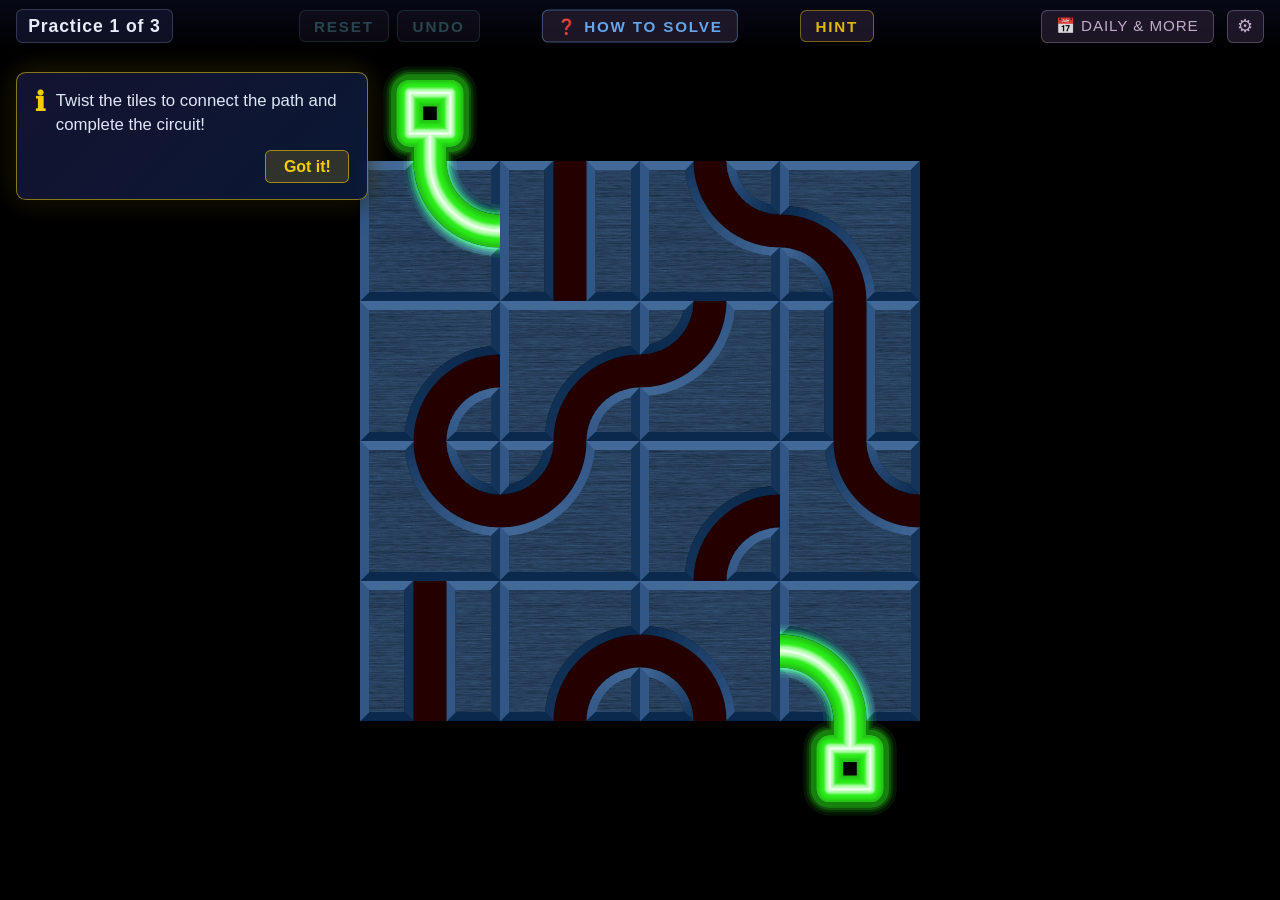
==== index.html @ e014af67 "Add files via upload" ====
<!DOCTYPE html>
<html lang="en">
<head>
    <meta charset="UTF-8">
    <meta name="viewport" content="width=device-width, initial-scale=1.0, viewport-fit=cover">

    <!-- Mobile itch.io → real-origin redirect. Loaded first so the auto-redirect
         runs before any UI paints. Inert on desktop, in standalone PWA, and on
         our own origin. See platform-redirect.js. -->
    <script src="platform-redirect.js"></script>

    <title data-i18n="app.title">Circuitousness</title>
    <meta name="author" content="Christopher Ryan Deardorff">

    <!-- Search / social metadata. Deliberately NOT i18n'd: these are read by
         crawlers and link unfurlers before any script runs, so data-i18n could
         never reach them in time. Same choice TANTЯO makes. -->
    <meta name="description" content="Play Circuitousness, a free browser puzzle game. Twist the tiles to connect every path and complete the circuit before the clock runs out. No download, no ads, nothing to buy.">
    <meta name="keywords" content="Circuitousness, puzzle game, circuit puzzle, tile rotation puzzle, pipe puzzle, free online game, browser game, indie game, solo developer, daily puzzle">
    <meta name="robots" content="index, follow">
    <link rel="canonical" href="https://circuitousness.official-intelligence.art/">

    <!-- Open Graph -->
    <meta property="og:type" content="website">
    <meta property="og:site_name" content="Circuitousness">
    <meta property="og:url" content="https://circuitousness.official-intelligence.art/">
    <meta property="og:title" content="Circuitousness — Free Online Circuit Puzzle Game">
    <meta property="og:description" content="Twist the tiles to connect every path and complete the circuit. A free browser puzzle game made by one person — no download, no ads, nothing to buy.">
    <meta property="og:image" content="https://images.official-intelligence.art/circuitousness/Singular%203%20Paths.jpg">
    <meta property="og:image:alt" content="A Circuitousness puzzle grid with three glowing connected paths.">
    <meta property="og:locale" content="en_US">

    <!-- Twitter -->
    <meta name="twitter:card" content="summary_large_image">
    <meta name="twitter:title" content="Circuitousness — Free Online Circuit Puzzle Game">
    <meta name="twitter:description" content="Twist the tiles to connect every path and complete the circuit. A free browser puzzle game made by one person — no download, no ads, nothing to buy.">
    <meta name="twitter:image" content="https://images.official-intelligence.art/circuitousness/Singular%203%20Paths.jpg">
    <meta name="twitter:image:alt" content="A Circuitousness puzzle grid with three glowing connected paths.">

    <!-- iOS Standalone Mode (Add to Home Screen) -->
    <meta name="apple-mobile-web-app-capable" content="yes">
    <meta name="apple-mobile-web-app-status-bar-style" content="black-translucent">
    <meta name="apple-mobile-web-app-title" content="Circuitousness">

    <!-- Android/Chrome PWA -->
    <meta name="mobile-web-app-capable" content="yes">
    <link rel="manifest" href="manifest.json">
    <meta name="theme-color" content="#000000">
    <link rel="icon" type="image/svg+xml" href="favicon.svg">
    <link rel="apple-touch-icon" href="icons/icon-192x192.png">

    <!-- Capture Android/Chrome's native install prompt as early as possible so
         the intro can offer a one-tap "Install" button instead of manual
         "Add to Home Screen" steps. iOS Safari never fires this (no install
         API) and keeps the manual hint. Auto-suppressed once installed or
         running as a Play Store TWA (standalone/fullscreen display mode). -->
    <script>
    (function () {
        window.__deferredInstallPrompt = null;
        window.addEventListener('beforeinstallprompt', function (e) {
            e.preventDefault();
            window.__deferredInstallPrompt = e;
            window.dispatchEvent(new Event('oi-installable'));
        });
        window.addEventListener('appinstalled', function () {
            window.__deferredInstallPrompt = null;
            window.dispatchEvent(new Event('oi-installed'));
        });
    })();
    </script>

    <!-- Stylesheet. On localhost ONLY we append a cache-bust query so iterative
         CSS edits show up without a hard-reload (mirrors the SW's localhost
         cache bypass in sw.js). In production the href stays plain + cacheable
         so the service worker can serve it offline — no manual "strip before
         release" step. -->
    <script>(function(){var dev=location.hostname==='localhost'||location.hostname==='127.0.0.1';document.write('<link rel="stylesheet" href="styles.css'+(dev?'?t='+Date.now():'')+'">');})();</script>
    <!-- Structured data. Circuitousness had none; this exists mainly to name the
         one human who makes it. Person — never Organization — is the author,
         publisher and copyright holder, sharing the @id used on
         official-intelligence.art and in TANTЯO so all three resolve to a single
         entity. "Digeratist" rides along in alternateName as the bridge from the
         itch.io storefront name back to the named person. -->
    <script type="application/ld+json">
    {
        "@context": "https://schema.org",
        "@graph": [
        {
            "@type": "Person",
            "@id": "https://official-intelligence.art/#ryan",
            "name": "Christopher Ryan Deardorff",
            "alternateName": ["C. Ryan Deardorff", "Ryan Deardorff", "Digeratist"],
            "jobTitle": "Independent game developer",
            "description": "Solo independent developer who designs, builds and publishes free browser games under the personal labels Official Intelligence and Digeratist. Not a company, agency, or organization.",
            "email": "mailto:privacy@official-intelligence.art",
            "url": "https://official-intelligence.art/about",
            "address": { "@type": "PostalAddress", "addressCountry": "US" },
            "sameAs": [
                "https://official-intelligence.art/about",
                "https://digeratist.itch.io",
                "https://github.com/crdeardorff74-commits"
            ]
        },
        {
            "@type": "VideoGame",
            "name": "Circuitousness",
            "url": "https://circuitousness.official-intelligence.art/",
            "description": "A free browser puzzle game: twist the tiles to connect the paths and complete the circuits.",
            "genre": ["Puzzle"],
            "applicationCategory": "GameApplication",
            "operatingSystem": "Web browser",
            "gamePlatform": ["Web", "Android", "iOS"],
            "inLanguage": "en",
            "isAccessibleForFree": true,
            "offers": {
                "@type": "Offer",
                "price": "0",
                "priceCurrency": "USD",
                "availability": "https://schema.org/InStock"
            },
            "author": { "@id": "https://official-intelligence.art/#ryan" },
            "creator": { "@id": "https://official-intelligence.art/#ryan" },
            "publisher": { "@id": "https://official-intelligence.art/#ryan" },
            "copyrightHolder": { "@id": "https://official-intelligence.art/#ryan" }
        }
        ]
    }
    </script>
</head>
<body>
    <!-- URL param gate: ?debug=true enables the existing free-form puzzle UI
         (sliders, manual progression). Default is Marathon game mode. Set on
         <html> before stylesheet kicks in so there's no debug-flash. -->
    <script>
    (function () {
        var debug = (new URLSearchParams(window.location.search)).get('debug') === 'true';
        document.documentElement.classList.add(debug ? 'mode-debug' : 'mode-game');
    })();
    </script>

    <!-- Safari / WebKit detection. WebKit kerns the title's condensed
         font (scaleX 0.78 on .titleWord / .titleInitial) tighter than
         Blink/Gecko do, so the leading C overlaps the I in IRCUIT and
         the corner brackets sit too close to the rendered letters.
         Adding .is-safari to <html> lets styles.css apply WebKit-only
         positioning offsets without affecting Chrome/Edge/Firefox on
         desktop or Android. The regex catches:
           - Desktop Safari (UA has Safari but no Chrome)
           - iOS Safari (same shape)
           - iOS Chrome/Firefox/Edge (CriOS/FxiOS/EdgiOS) — these also
             use WebKit on iOS per Apple's policy, so they have the
             same rendering quirk.
         Run synchronously here (not later in JS) so the class is set
         before first paint — no FOUC of mis-positioned brackets. -->
    <script>
    (function () {
        var ua = navigator.userAgent;
        if (/^((?!chrome|android).)*safari/i.test(ua) || /CriOS|FxiOS|EdgiOS/.test(ua)) {
            document.documentElement.classList.add('is-safari');
        }
    })();
    </script>

    <!-- config.js is loaded HERE, not with the ordered loader at the
         bottom of the body, because the block below needs PROJECT_SLUG
         (via isFirstVisitBrowser) and IS_CRAZYGAMES *before first paint*.
         Same dev cache-bust as the loader. It is still the FIRST script
         after platform-redirect, so load order is unchanged — just
         earlier. Do not also list it in the srcs array below: a second
         load would re-declare its consts and throw. -->
    <script>(function(){var dev=location.hostname==='localhost'||location.hostname==='127.0.0.1';document.write('<script src="config.js'+(dev?'?t='+Date.now():'')+'"><\/script>');})();</script>

    <!-- Intro decision, made BEFORE FIRST PAINT.
         Two root classes, both read back by intro.js (never re-derived
         there, so DOM and CSS can never disagree — a mismatch would mean
         an invisible overlay the game is stuck behind):
           • intro-skip  — CrazyGames (their QA requires ≤1 click to
             gameplay, and CG's loading screen is the gate), and any
             DESKTOP first-time visitor (2026-08-21 user call: desktop
             gains nothing from an intro stop — no install button to
             show — so newcomers there go straight into the auto-start
             Practice sequence, the pre-2026-08-21 behavior).
           • intro-first — brand-new browser, PHONE/TABLET, any other
             host. The intro STILL SHOWS (changed 2026-08-21 — the old
             full skip meant a first-time phone visitor never saw a
             screen that could carry the Install button; they had to dig
             it out of the browser menu), but simplified: title +
             toggles + PLAY + install hint. CSS hides the WARNING gag
             and the "I agree" small print — the gag stays a returning
             player's reward; the music/SFX/fullscreen toggles stay
             (setup, not flavor). Tapping PLAY drops them into the same
             auto-start Practice puzzle the skip path uses (intro.js
             dismiss → Marathon.autoStartFirstPractice), so the newcomer
             flow is one tap on a clean screen rather than zero taps
             with no install path.
         The phone/tablet test mirrors DeviceDetection.detect() in
         touch-controls.js (phone + tablet UA classes + iPadOS-reports-
         as-Mac), inlined because that file loads far too late for a
         pre-paint decision. Deliberately UA-based, not touch-based: a
         touch-screen Windows laptop is a desktop for install purposes.
         Deciding here rather than in intro.js keeps the wrong variant
         out of the first frame entirely, exactly like html.mode-debug
         above. -->
    <script>
    (function () {
        try {
            var firstVisit = (typeof isFirstVisitBrowser === 'function') && isFirstVisitBrowser();
            var ua = navigator.userAgent;
            var phoneTablet =
                /(ipad|tablet|playbook|silk)|(android(?!.*mobile))/i.test(ua)
                || /android|webos|iphone|ipod|blackberry|iemobile|opera mini/i.test(ua)
                || (/Mac/.test(ua) && navigator.maxTouchPoints > 2);
            if (typeof IS_CRAZYGAMES !== 'undefined' && IS_CRAZYGAMES) {
                document.documentElement.classList.add('intro-skip');
            } else if (firstVisit && phoneTablet) {
                document.documentElement.classList.add('intro-first');
            } else if (firstVisit) {
                document.documentElement.classList.add('intro-skip');
            }
        } catch (e) { /* fall through: full intro shows, which is the safe default */ }
    })();
    </script>

    <!-- Portrait orientation overlay — RETIRED 2026-07-17. Portrait is
         now a supported orientation (it was blocking the CrazyGames
         mobile funnel). The markup + rotate.* i18n keys stay so the
         overlay can be re-enabled with a single styles.css media query,
         but no rule flips it visible anymore; base CSS keeps it
         display: none. -->
    <div id="portraitOverlay">
        <div class="portrait-overlay-content">
            <div class="rotate-icon">📱</div>
            <div class="rotate-text" data-i18n="rotate.message">Rotate your device to landscape mode</div>
            <div class="rotate-subtext" data-i18n="rotate.subtext">for the best experience</div>
        </div>
    </div>

    <main id="app">
        <!-- Opening intro / warning splash. Painted by intro.js on page
             load, dismissed by the "I agree to solve responsibly" button
             (or the Escape key). Mirrors TANTЯO's intro screen pattern:
             title at top, music + fullscreen toggles, and a primary
             call-to-action that doubles as the user-gesture needed to
             unblock the AudioContext + iOS audio blessing. The intro is
             hidden in debug mode (?debug=true) — debug bypasses the
             menu entirely so it'd be in the way. -->
        <div id="introOverlay">
            <!-- Title — reuses the same markup + class as the main
                 menu title so the maze-O canvas and styling are
                 identical. titleOCanvas can only exist once in the DOM,
                 so we give the intro version a different ID. -->
            <div class="titleFrame introTitleFrame">
                <span class="bracket bracket-tl"></span>
                <span class="bracket bracket-tr"></span>
                <span class="bracket bracket-bl"></span>
                <span class="bracket bracket-br"></span>
                <h1 id="introTitle">
                    <span class="titleInitial" style="position: relative; left: 0.12em;">C</span><span class="titleWord" style="position: relative; left: 0.12em; z-index: 99;">IRCUIT</span><span class="titleMazeO" style="position: relative; top: 0.04em;" aria-label="O"><canvas id="introTitleOCanvas" width="160" height="160"></canvas></span><span class="titleWord" style="position: relative; left: -0.12em; z-index: 99;">USNESS</span>
                </h1>
            </div>

            <!-- Ridiculousness-style WARNING + randomized silly activity.
                 introBody's {activity} placeholder is filled at runtime
                 from warnings.txt by intro.js. Deliberately SMALL since
                 the v1.0x intro restyle: at full 7rem scale the all-caps
                 red WARNING made the two-second cold-visitor silhouette
                 read as a scam/consent wall (admin funnel showed ~29% of
                 unique browsers bouncing here) — the joke now plays as a
                 wink under the title, and the PLAY button is the focal
                 point instead. -->
            <div class="introWarningBlock">
                <div class="introWarning" data-i18n="intro.warning">WARNING</div>
                <!-- No data-i18n on this body: intro.js sets textContent
                     manually after picking an activity, since data-i18n
                     would re-insert the literal "{activity}" placeholder
                     on every language switch and stomp the live text. -->
                <p class="introBody" id="introBody">&nbsp;</p>
            </div>

            <!-- Toggles row — music + SFX + full-screen. On phones intro.js
                 hides ONLY the Full Screen toggle (the OS / "Add to Home
                 Screen" install path owns the fullscreen story there, and
                 iOS can't reliably enter fullscreen via the API); Music and
                 SFX stay visible so phone players can set audio prefs before
                 the "agree" tap starts the music. -->
            <div class="introToggles" id="introToggles">
                <label class="introToggle">
                    <input type="checkbox" id="introMusicCheckbox" checked>
                    <span data-i18n="intro.music">Music</span>
                </label>
                <label class="introToggle">
                    <input type="checkbox" id="introSfxCheckbox" checked>
                    <span data-i18n="intro.sfx">SFX</span>
                </label>
                <label class="introToggle" id="introFullscreenToggle">
                    <input type="checkbox" id="introFullscreenCheckbox">
                    <span data-i18n="intro.fullscreen">Full Screen</span>
                </label>
            </div>

            <!-- Primary CTA — reads as PLAY at a glance (the intro
                 restyle's whole point); the "I agree to solve
                 responsibly" gag survives as small print inside the same
                 button, so the single tap still carries the consent
                 flavor AND the audio/fullscreen user-gesture. intro.js
                 only wires a click listener on the button id, so the
                 child spans are safe. -->
            <button id="introAgreeBtn" type="button">
                <span class="introPlayMain" data-i18n="intro.play">▶ PLAY</span>
                <span class="introPlaySub" data-i18n="intro.agree">I agree to solve responsibly</span>
            </button>

            <!-- "Add to Home Screen" hint — populated + un-hidden by
                 intro.js for touch users who aren't already in standalone
                 / fullscreen mode. OS-specific copy (iOS vs Android vs
                 generic) is selected at runtime from i18n keys. Positioned
                 BELOW the agree button so the call-to-action stays the
                 visual anchor of the intro screen; the hint reads as
                 supplemental advice for next time rather than a step the
                 player has to take before continuing. Inline styled to
                 match TANTЯO's exact appearance. -->
            <div id="fullscreenHint" style="display: none; margin-top: max(1.5vh, 12px); padding: 8px 12px; background: rgba(255, 215, 0, 0.15); border: 1px solid rgba(255, 215, 0, 0.3); border-radius: 6px; font-size: 12px; color: #FFD700; text-align: center; line-height: 1.4;"></div>
        </div>

        <canvas id="maze"></canvas>
        <button id="undoBtn" type="button" data-i18n="undo.button">Undo</button>
        <button id="resetBtn" type="button" data-i18n="reset.button">Reset</button>
        <button id="hintBtn" type="button" data-i18n="hint.button">Hint</button>
        <!-- Now Playing — populated by music.js setOnSongChange callback.
             Hidden until a song is actually playing; pinned to the bottom-
             left corner so it doesn't fight the timer/HINT/QUIT row at top.
             Mirrors TANTЯO's pattern: ⏮ / ⏯ / ⏭ controls + song label. -->
        <div id="nowPlaying">
            <div id="nowPlayingLabel">♪ NOW PLAYING ♪</div>
            <div id="nowPlayingTitle"></div>
            <div id="nowPlayingControls">
                <button id="nowPlayingPrev" type="button" title="Previous">⏮</button>
                <button id="nowPlayingPause" type="button" title="Pause">⏸</button>
                <button id="nowPlayingNext" type="button" title="Next">⏭</button>
            </div>
        </div>
        <div id="winBanner" data-i18n="game.youWon">You connected the path!</div>
        <div id="buildingBanner">Building puzzle&hellip;</div>
        <div id="lockToast" data-i18n="lock.firstHint">Tile locked — press and hold again to unlock</div>

        <!-- Solve transition (game mode only) — between-puzzles message.
             Player taps anywhere (popup or canvas) to advance. -->
        <div id="solveTransition">
            <div id="solveHeadline"></div>
            <!-- Progressive tier-up cue — unhidden by onSolve only when the
                 NEXT puzzle steps the path count up, so the jump doesn't
                 read as a random difficulty spike. Text painted by JS
                 (marathon.solveTierUp with the new count). -->
            <div id="solveTierUp" hidden></div>
            <div id="solveBanked"></div>
            <!-- Zen-only moves feedback — twists the player made vs the
                 scramble's minimum (recording.minMoves). Painted by
                 onSolve; stays hidden on timed runs and when the floor is
                 unknown (runs saved before the feature, resumed after). -->
            <div id="solveMoves" hidden></div>
            <div id="solveContinue" data-i18n="marathon.clickToContinue">Tap to continue</div>
        </div>

        <!-- Marathon HUD (game mode only) -->
        <div id="hud">
            <div id="hudType"></div>
            <div id="hudLevel"></div>
            <!-- Undo + Reset pair left of the timer. The cluster div is
                 the absolutely-positioned anchor (right edge fixed at the
                 hint-mirror slot) so Reset sits flush against Undo's left
                 edge whatever width either translated label has. -->
            <div id="hudUndoCluster">
                <button id="hudResetBtn" type="button" data-i18n="reset.button">Reset</button>
                <button id="hudUndoBtn" type="button" data-i18n="undo.button">Undo</button>
            </div>
            <div id="hudTimer"><span class="hudTimerVal"></span></div>
            <!-- How-to-Solve entry for the one-time first-visit auto-started
                 Practice run (marathon.js unhides it only then) — that player
                 skipped the menu, so the menu's How-to button was never seen.
                 Sits in the timer's center slot, which is guaranteed free:
                 the auto-start run is Practice and body.mode-practice hides
                 #hudTimer. Reuses the menu button's i18n key. -->
            <button id="hudHowToBtn" type="button" data-i18n="tutorial.menuButton" hidden>❓ How to Solve</button>
            <button id="hudHintBtn" type="button" data-i18n="hint.button">Hint</button>
            <button id="hudQuitBtn" type="button" data-i18n="marathon.quit">Quit</button>
            <button id="hudSettingsBtn" type="button" data-i18n-attr="title:settings.title" title="Settings">⚙</button>
        </div>

        <!-- Marathon main menu (game mode only) -->
        <div id="menu">
            <button id="settingsBtn" type="button" data-i18n-attr="title:settings.title" title="Settings">⚙</button>
            <!-- Bold condensed all-caps wordmark in a viewfinder-style frame.
                 The O is a small canvas painted by TitleRenderer.draw() — same
                 color constants and beveled-tile drawing primitives as the
                 in-game render, so it reads as a genuine snippet of a puzzle. -->
            <div class="titleFrame">
                <span class="bracket bracket-tl"></span>
                <span class="bracket bracket-tr"></span>
                <span class="bracket bracket-bl"></span>
                <span class="bracket bracket-br"></span>
                <h1 id="menuTitle">
					<span class="titleInitial" style="position: relative; left: 0.12em;">C</span><span class="titleWord" style="position: relative; left: 0.12em; z-index: 99;">IRCUIT</span><span class="titleMazeO" style="position: relative; top: 0.04em;" aria-label="O"><canvas id="titleOCanvas" width="160" height="160"></canvas></span><span class="titleWord" style="position: relative; left: -0.12em; z-index: 99;">USNESS</span>
                </h1>
            </div>
            <!-- Mode selector — all three modes visible up front as a
                 segmented row (was a chip + popup; players never discovered
                 the popup). Click → ModePicker.setMode: the .selected
                 highlight, the aria-pressed state, and the menuSubtitle
                 description all follow the active mode. Persists in
                 localStorage. -->
            <div class="menu-mode-tabs" id="modeTabs" role="group" data-i18n-attr="aria-label:menu.mode" aria-label="MODE">
                <!-- Zen leads: it's the default mode new players land in,
                     so the selected tab sits where reading starts. Order
                     runs casual → competitive → daily: Zen, Marathon,
                     PotD (moved to third 2026-07-22 by user preference). -->
                <button type="button" class="menu-mode-tab" data-mode="practice" data-i18n="mode.practice.name" aria-pressed="false">🧘 Zen</button>
                <button type="button" class="menu-mode-tab" data-mode="marathon" data-i18n="mode.marathon.name" aria-pressed="false">🏃 Marathon</button>
                <button type="button" class="menu-mode-tab" data-mode="potd" data-i18n="mode.potd.name" aria-pressed="false">📅 Puzzle of the Day</button>
            </div>
            <p class="menuSubtitle" data-i18n="marathon.subtitle">Solve as many puzzles as you can before time runs out</p>
            <!-- Continue-your-run cards (marathon.js saved-run resume).
                 One per mode slot; refreshContinueCards shows at most the
                 card matching the active mode tab and paints its
                 "Puzzle N · type" detail. The discard ✕ is a sibling
                 button (nested buttons are invalid HTML). -->
            <div id="continueRunRow">
                <div class="continueRunCard" id="continueRunCard-marathon" hidden>
                    <button type="button" class="continueRunMain" data-run-resume="marathon">
                        <span class="continueRunPlay" aria-hidden="true">▶</span>
                        <span class="continueRunText">
                            <span class="continueRunLabel" data-i18n="menu.continueRun">Continue your run</span>
                            <span class="continueRunDetail"></span>
                        </span>
                    </button>
                    <button type="button" class="continueRunDiscard" data-run-discard="marathon" data-i18n-attr="title:menu.discardRun,aria-label:menu.discardRun" title="Discard saved run">✕</button>
                </div>
                <div class="continueRunCard" id="continueRunCard-practice" hidden>
                    <button type="button" class="continueRunMain" data-run-resume="practice">
                        <span class="continueRunPlay" aria-hidden="true">▶</span>
                        <span class="continueRunText">
                            <span class="continueRunLabel" data-i18n="menu.continueRun">Continue your run</span>
                            <span class="continueRunDetail"></span>
                        </span>
                    </button>
                    <button type="button" class="continueRunDiscard" data-run-discard="practice" data-i18n-attr="title:menu.discardRun,aria-label:menu.discardRun" title="Discard saved run">✕</button>
                </div>
            </div>
            <!-- PotD streak strip (potd-streaks.js): 🔥 daily streak,
                 ⭐ perfect (hint-free) streak, 📅 calendar, and the
                 next-puzzles countdown. CSS shows it only in PotD mode
                 (body.mode-potd). Chips carry data-i18n-attr titles only —
                 the numbers are painted by JS and stay language-neutral. -->
            <div id="potdStreakStrip">
                <!-- Chips are buttons wired to the shared explainer
                     bubble (potd-streaks.js showChipTip): hover/focus
                     shows it on hover-capable devices, tap toggles it on
                     touch. No title attributes — the custom bubble
                     REPLACES the native tooltip on desktop (they'd
                     double up); aria-labels carry the accessible names. -->
                <button type="button" class="potdStreakChip" id="potdStreakFire" data-i18n-attr="aria-label:potd.streak.currentTitle" aria-label="Daily streak">🔥&nbsp;<span id="potdStreakFireVal">0</span><span class="potdStreakBest" id="potdStreakFireBest"></span></button>
                <button type="button" class="potdStreakChip" id="potdStreakStar" data-i18n-attr="aria-label:potd.streak.perfectTitle" aria-label="Hint-free streak">⭐&nbsp;<span id="potdStreakStarVal">0</span><span class="potdStreakBest" id="potdStreakStarBest"></span></button>
                <button type="button" class="potdStreakChip" id="potdStreakToday" data-i18n-attr="aria-label:potd.streak.todayTitle" aria-label="Puzzles solved today">✅&nbsp;<span id="potdStreakTodayVal">0/8</span></button>
                <button type="button" class="potdStreakChip potdStreakCalBtn" id="potdCalendarBtn" data-i18n-attr="aria-label:potd.cal.button" aria-label="Calendar">📅</button>
                <span class="potdStreakCountdown" id="potdCountdown"></span>
            </div>
            <!-- Zen/Marathon progressive type cards. Two choices only —
                 each run ramps its path count internally (marathon.js
                 pathCountForLevel), so the old per-path-count cards are
                 gone from these modes. Same .menuModeBtn contract as the
                 PotD slots below: marathon.js wires the click + paints
                 the thumb ('s' → 1x3.png, 'q' → 4x3.png — the 3-path art
                 reads best at card size), and Potd.refreshMenuIndicators
                 skips non-slot modes. CSS shows this block only outside
                 body.mode-potd. Labels reuse the PotD section-header keys
                 ("Singular tiles"/"Quad tiles") — already ×15 languages;
                 the shorter marathon.singular/quad keys stay on the
                 leaderboard tile tabs where compact fits better. -->
            <div class="menuSection" id="menuMarathonTypes">
                <div class="menuModeRow">
                    <button class="menuModeBtn" data-mode="s"><img class="modeThumb" alt=""><span data-i18n="marathon.regularTiles">Singular tiles</span></button>
                    <button class="menuModeBtn" data-mode="q"><img class="modeThumb" alt=""><span data-i18n="marathon.quadTiles">Quad tiles</span></button>
                </div>
            </div>
            <!-- PotD slot cards — the 8 daily slots (s1..q4). PotD-only
                 now (CSS hides .menuPotdSlots outside body.mode-potd);
                 Zen/Marathon players see the 2 progressive cards above
                 instead. potd.js's badges + slot launching key off these
                 data-mode values — do not rename. -->
            <div class="menuSection menuPotdSlots">
                <h2 data-i18n="marathon.regularTiles">Singular tiles</h2>
                <div class="menuModeRow">
                    <button class="menuModeBtn" data-mode="s1"><img class="modeThumb" alt=""><span data-i18n="marathon.path1">1 path</span></button>
                    <button class="menuModeBtn" data-mode="s2"><img class="modeThumb" alt=""><span data-i18n="marathon.path2">2 paths</span></button>
                    <button class="menuModeBtn" data-mode="s3"><img class="modeThumb" alt=""><span data-i18n="marathon.path3">3 paths</span></button>
                    <button class="menuModeBtn" data-mode="s4"><img class="modeThumb" alt=""><span data-i18n="marathon.path4">4 paths</span></button>
                </div>
            </div>
            <div class="menuSection menuPotdSlots">
                <h2 data-i18n="marathon.quadTiles">Quad tiles</h2>
                <div class="menuModeRow">
                    <button class="menuModeBtn" data-mode="q1"><img class="modeThumb" alt=""><span data-i18n="marathon.path1">1 path</span></button>
                    <button class="menuModeBtn" data-mode="q2"><img class="modeThumb" alt=""><span data-i18n="marathon.path2">2 paths</span></button>
                    <button class="menuModeBtn" data-mode="q3"><img class="modeThumb" alt=""><span data-i18n="marathon.path3">3 paths</span></button>
                    <button class="menuModeBtn" data-mode="q4"><img class="modeThumb" alt=""><span data-i18n="marathon.path4">4 paths</span></button>
                </div>
            </div>
            <div class="menuBottomBtns">
                <button id="menuHowToBtn" type="button" data-i18n="tutorial.menuButton">❓ How to Solve</button>
                <button id="menuLeaderboardBtn" type="button"><span class="btnIcon" aria-hidden="true">🏆</span> <span data-i18n="marathon.leaderboards">Leaderboards</span></button>
                <button id="menuCreditsBtn" type="button"><span class="btnIcon" aria-hidden="true">🎬</span> <span data-i18n="credits.menuButton">Credits</span></button>
            </div>

            <!-- Legal footer. Real anchor links (not modal-only) so they are visible
                 in the static landing page — required for ad-network review and basic
                 transparency. Points to the umbrella site's policy pages. -->
            <footer id="menuLegalFooter" class="menu-legal-footer">
                <nav class="menu-legal-links">
                    <a href="https://official-intelligence.art/privacy" target="_blank" rel="noopener" data-i18n="footer.privacy">Privacy</a>
                    <span class="menu-legal-sep" aria-hidden="true">·</span>
                    <a href="https://official-intelligence.art/terms" target="_blank" rel="noopener" data-i18n="footer.terms">Terms</a>
                    <span class="menu-legal-sep" aria-hidden="true">·</span>
                    <a href="https://official-intelligence.art/about" target="_blank" rel="noopener" data-i18n="footer.about">About</a>
                    <span class="menu-legal-sep" aria-hidden="true">·</span>
                    <a href="mailto:privacy@official-intelligence.art" data-i18n="footer.contact">Contact</a>
                </nav>
                <!-- Same cg-hide/cg-only split as the credits URL: linking the
                     dev site is fine everywhere except CrazyGames (their
                     no-cross-promotion rule — the site hosts playable games),
                     where the name shows as plain text instead. -->
                <div class="menu-legal-copyright">© 2026 <a href="https://official-intelligence.art/" target="_blank" rel="noopener" class="cg-hide">Official Intelligence</a><span class="cg-only">Official Intelligence</span></div>
            </footer>
        </div>

        <!-- How-to-Solve tutorial overlay. A fixed demo puzzle (left) plays the
             8 teaching beats one Next-click at a time, with the bullet steps
             revealing on the right. tutorial.js drives the real Maze/Render/
             Gates through Render's tutorial render mode. -->
        <div id="tutorialOverlay" class="tutorial-overlay" hidden>
            <div id="tutorialModal" class="tutorial-modal" role="dialog" aria-modal="true" aria-labelledby="tutorialTitle">
                <button id="tutorialCloseX" class="tutorial-close-x" type="button" data-i18n-attr="aria-label:tutorial.close" aria-label="Close">×</button>
                <div id="tutorialTitle" class="tutorial-title" data-i18n="tutorial.title">How to Solve</div>
                <div class="tutorial-body">
                    <div id="tutorialCanvasWrap" class="tutorial-canvas-wrap">
                        <canvas id="tutorialCanvas"></canvas>
                        <div id="tutorialCursor" class="tutorial-cursor" aria-hidden="true"><span id="tutorialCursorRing" class="tutorial-cursor-ring"></span></div>
                    </div>
                    <div class="tutorial-steps">
                        <p class="tutorial-intro" data-i18n="tutorial.intro">Twist the tiles to join the path and close the loop:</p>
                        <ol id="tutorialStepList" class="tutorial-step-list"></ol>
                    </div>
                </div>
                <div class="tutorial-footer">
                    <button id="tutorialNextBtn" class="tutorial-next-btn" type="button" data-i18n="tutorial.next">Next</button>
                </div>
            </div>
        </div>

        <!-- Settings popup (menu-only — intentionally NOT available during
             gameplay because closing it would effectively pause the timer
             and enable cheating). Currently exposes Music + SFX toggles;
             more can be added later. -->
        <!-- PotD solved card — mirrors marathon's #solveTransition styling
             (gold border + headline, dark backdrop card, tap anywhere on the
             card to dismiss). Shown after a Puzzle-of-the-Day submission. -->
        <div id="potdSolveTransition">
            <div id="potdSolveHeadline" data-i18n="potd.solved.title">Solved!</div>
            <div id="potdSolveTime"></div>
            <div id="potdSolveRank" hidden></div>
            <div id="potdSolveIneligible" data-i18n="potd.solved.ineligible" hidden>Not counted on the leaderboard.</div>
            <div id="potdSolveOffline" data-i18n="potd.solved.offline" hidden>Offline — not submitted.</div>
            <!-- Streak + perfect lines, painted by Potd.onSolve from
                 PotdStreaks. The perfect line doubles as the near-miss
                 tease on hint-assisted solves (no data-i18n — text is
                 dynamic per solve). -->
            <div id="potdSolveStreak" hidden></div>
            <div id="potdSolvePerfect" hidden></div>
            <!-- Name entry row, shown only on eligible online runs. Mirrors
                 marathon's gameOverNameRow pattern. stopPropagation lets the
                 player tap inside the input/button without dismissing the
                 modal (the surrounding card has its own click handler for
                 the tap-to-continue path used on ineligible/offline runs). -->
            <div class="gameOverNameRow" id="potdSolveNameRow" onclick="event.stopPropagation()" hidden>
                <input id="potdSolveName" type="text" maxlength="16" data-i18n-attr="placeholder:marathon.namePlaceholder" placeholder="Your name">
                <button id="potdSolveSaveBtn" type="button" data-i18n="marathon.save">Save</button>
            </div>
            <!-- Explicit dismiss for ineligible/offline runs (shown when the
                 name row isn't) — replaces the old vague "tap anywhere to
                 continue", which invited stray taps onto the share icons.
                 Same button as marathon's #gameOverMenuBtn. -->
            <button id="potdSolveMenuBtn" type="button" data-i18n="marathon.backToMenu" hidden>Back to menu</button>
            <!-- Minimalist share row — wired by Share.init via [data-share-platform].
                 Click bubbling is stopped per-button so a tap doesn't also
                 dismiss the modal (which has its own tap-anywhere handler). -->
            <div class="shareRow" id="potdShareRow" onclick="event.stopPropagation()">
                <a class="shareIcon" data-share-platform="twitter"  href="#" title="Share on X">
                    <svg viewBox="0 0 24 24" fill="currentColor"><path d="M18.244 2.25h3.308l-7.227 8.26 8.502 11.24H16.17l-5.214-6.817L4.99 21.75H1.68l7.73-8.835L1.254 2.25H8.08l4.713 6.231zm-1.161 17.52h1.833L7.084 4.126H5.117z"/></svg>
                </a>
                <a class="shareIcon" data-share-platform="facebook" href="#" title="Share on Facebook">
                    <svg viewBox="0 0 24 24" fill="currentColor"><path d="M9.101 23.691v-7.98H6.627v-3.667h2.474v-1.58c0-4.085 1.848-5.978 5.858-5.978.401 0 .955.042 1.468.103a8.68 8.68 0 0 1 1.141.195v3.325a8.623 8.623 0 0 0-.653-.036 26.805 26.805 0 0 0-.733-.009c-.707 0-1.259.096-1.675.309a1.686 1.686 0 0 0-.679.622c-.258.42-.374.995-.374 1.752v1.297h3.919l-.386 2.103-.287 1.564h-3.246v8.245C19.396 23.238 24 18.179 24 12.044c0-6.627-5.373-12-12-12s-12 5.373-12 12c0 5.628 3.874 10.35 9.101 11.647Z"/></svg>
                </a>
                <a class="shareIcon" data-share-platform="reddit"   href="#" title="Share on Reddit">
                    <svg viewBox="0 0 24 24" fill="currentColor"><path d="M12 0C5.373 0 0 5.373 0 12s5.373 12 12 12 12-5.373 12-12S18.627 0 12 0Zm6.067 11.461c.024.16.036.323.036.488 0 2.49-2.899 4.509-6.475 4.509-3.575 0-6.475-2.019-6.475-4.51 0-.164.013-.327.037-.487a1.355 1.355 0 1 1 1.495-2.214c1.121-.811 2.668-1.331 4.381-1.391l.828-3.898 2.708.576a.939.939 0 1 1-.045.504l-2.432-.517-.74 3.485c1.687.069 3.207.586 4.314 1.385a1.355 1.355 0 1 1 1.495 2.214Zm-3.633 1.81c-.41.41-1.275.557-2.434.557-1.16 0-2.025-.146-2.434-.557a.166.166 0 0 1 .235-.235c.262.262.945.412 2.2.412 1.252 0 1.936-.15 2.198-.412a.166.166 0 1 1 .235.235Zm-3.946-2.158a.886.886 0 1 1-1.772 0 .886.886 0 0 1 1.772 0Zm4.275.886a.886.886 0 1 1 0-1.772.886.886 0 0 1 0 1.772Z"/></svg>
                </a>
                <a class="shareIcon" data-share-platform="whatsapp" href="#" title="Share on WhatsApp">
                    <svg viewBox="0 0 24 24" fill="currentColor"><path d="M.057 24l1.687-6.163a11.867 11.867 0 0 1-1.587-5.946C.16 5.335 5.495 0 12.05 0a11.817 11.817 0 0 1 8.413 3.488 11.824 11.824 0 0 1 3.48 8.414c-.003 6.557-5.338 11.892-11.893 11.892a11.9 11.9 0 0 1-5.688-1.448L.057 24zm6.597-3.807c1.676.995 3.276 1.591 5.392 1.592 5.448 0 9.886-4.434 9.889-9.885.002-5.462-4.415-9.89-9.881-9.892-5.452 0-9.887 4.434-9.889 9.884-.001 2.225.651 3.891 1.746 5.634l-.999 3.648 3.742-.981zm11.387-5.464c-.074-.124-.272-.198-.57-.347-.296-.149-1.758-.868-2.031-.967-.272-.099-.47-.149-.669.149-.198.297-.768.967-.941 1.165-.173.198-.347.223-.644.074-.297-.149-1.255-.462-2.39-1.475-.883-.788-1.48-1.761-1.653-2.059-.173-.297-.018-.458.13-.606.134-.133.297-.347.446-.521.151-.172.2-.296.3-.495.099-.198.05-.372-.025-.521-.075-.148-.669-1.611-.916-2.206-.242-.579-.487-.5-.669-.51l-.57-.01c-.198 0-.52.074-.792.372s-1.04 1.016-1.04 2.479 1.065 2.876 1.213 3.074c.149.198 2.095 3.2 5.076 4.487.71.306 1.263.489 1.694.626.712.226 1.36.194 1.872.118.571-.085 1.758-.719 2.006-1.413.248-.695.248-1.29.173-1.414z"/></svg>
                </a>
                <a class="shareIcon" data-share-platform="telegram" href="#" title="Share on Telegram">
                    <svg viewBox="0 0 24 24" fill="currentColor"><path d="M11.944 0A12 12 0 0 0 0 12a12 12 0 0 0 12 12 12 12 0 0 0 12-12A12 12 0 0 0 12 0a12 12 0 0 0-.056 0Zm4.962 7.224c.1-.002.321.023.465.14a.506.506 0 0 1 .171.325c.016.093.036.306.02.472-.18 1.898-.962 6.502-1.36 8.627-.168.9-.499 1.201-.82 1.23-.696.065-1.225-.46-1.9-.902-1.056-.693-1.653-1.124-2.678-1.8-1.185-.78-.417-1.21.258-1.91.177-.184 3.247-2.977 3.307-3.23.007-.032.014-.15-.056-.212-.07-.062-.174-.041-.249-.024-.106.024-1.793 1.14-5.061 3.345-.479.33-.913.49-1.302.48-.428-.008-1.252-.241-1.865-.44-.752-.245-1.349-.374-1.297-.789.027-.216.325-.437.893-.663 3.498-1.524 5.83-2.529 6.998-3.014 3.332-1.386 4.025-1.627 4.476-1.635Z"/></svg>
                </a>
                <a class="shareIcon" data-share-platform="copylink" href="#" title="Copy link">
                    <svg viewBox="0 0 24 24" fill="currentColor"><path d="M3.9 12c0-1.71 1.39-3.1 3.1-3.1h4V7H7a5 5 0 0 0 0 10h4v-1.9H7c-1.71 0-3.1-1.39-3.1-3.1zM8 13h8v-2H8v2zm9-6h-4v1.9h4c1.71 0 3.1 1.39 3.1 3.1s-1.39 3.1-3.1 3.1h-4V17h4a5 5 0 0 0 0-10z"/></svg>
                </a>
            </div>
        </div>

        <!-- PotD hint-use confirmation — using a hint mid-PotD play
             disqualifies the run from today's leaderboard, so the player
             confirms explicitly. -->
        <div class="combo-modal-overlay" id="potdHintConfirmOverlay">
            <div class="combo-modal potd-confirm-modal">
                <div class="combo-modal-title" data-i18n="potd.hintConfirm.title">Use a hint?</div>
                <p data-i18n="potd.hintConfirm.body">Using a hint will make this run ineligible for today's leaderboard.</p>
                <div class="combo-modal-buttons">
                    <button class="combo-modal-btn cancel" id="potdHintConfirmCancelBtn" type="button" data-i18n="potd.disclaimer.cancel">Cancel</button>
                    <button class="combo-modal-btn apply" id="potdHintConfirmContinueBtn" type="button" data-i18n="potd.disclaimer.continue">Continue</button>
                </div>
            </div>
        </div>

        <!-- PotD ineligible-retry disclaimer — shown when the player tries
             to restart a slot they already started today. Replaces confirm(). -->
        <div class="combo-modal-overlay" id="potdDisclaimerOverlay">
            <div class="combo-modal potd-confirm-modal">
                <div class="combo-modal-title" data-i18n="potd.disclaimer.title">Replay this puzzle?</div>
                <p data-i18n="potd.disclaimer.body">You've started this puzzle earlier today. Replaying it now will not be eligible for today's leaderboard.</p>
                <div class="combo-modal-buttons">
                    <button class="combo-modal-btn cancel" id="potdDisclaimerCancelBtn" type="button" data-i18n="potd.disclaimer.cancel">Cancel</button>
                    <button class="combo-modal-btn apply" id="potdDisclaimerContinueBtn" type="button" data-i18n="potd.disclaimer.continue">Continue</button>
                </div>
            </div>
        </div>

        <!-- PotD watch-ineligibility warning — shown when the player clicks
             Watch on a leaderboard replay for a slot they haven't played
             yet. Watching reveals the solution, so continuing forfeits
             today's leaderboard eligibility for that slot. Replaces confirm(). -->
        <div class="combo-modal-overlay" id="potdWatchWarnOverlay">
            <div class="combo-modal potd-confirm-modal">
                <div class="combo-modal-title" data-i18n="potd.watchWarn.title">Watch this replay?</div>
                <!-- Body id lets guardWatch swap in the in-progress wording
                     (potd.watchWarn.bodyInProgress) when a ⏸ resume save
                     exists for this slot. -->
                <p id="potdWatchWarnBody" data-i18n="potd.watchWarn.body">You haven't played this puzzle yet. Watching a replay reveals the solution, so you'll no longer be eligible for today's leaderboard on this puzzle.</p>
                <div class="combo-modal-buttons">
                    <button class="combo-modal-btn cancel" id="potdWatchWarnCancelBtn" type="button" data-i18n="potd.watchWarn.cancel">Cancel</button>
                    <button class="combo-modal-btn apply" id="potdWatchWarnContinueBtn" type="button" data-i18n="potd.watchWarn.continue">Watch anyway</button>
                </div>
            </div>
        </div>

        <!-- PotD watched-replay disclaimer — shown when the player starts a
             slot they earlier watched a replay of. Eligibility was already
             forfeited at watch time; this just confirms they still want to
             play it (ineligibly). Distinct wording from the quit+retry one. -->
        <div class="combo-modal-overlay" id="potdWatchedReplayOverlay">
            <div class="combo-modal potd-confirm-modal">
                <div class="combo-modal-title" data-i18n="potd.watchedReplay.title">Play this puzzle?</div>
                <p data-i18n="potd.watchedReplay.body">You watched a replay of this puzzle, so playing it now won't be eligible for today's leaderboard.</p>
                <div class="combo-modal-buttons">
                    <button class="combo-modal-btn cancel" id="potdWatchedReplayCancelBtn" type="button" data-i18n="potd.watchedReplay.cancel">Cancel</button>
                    <button class="combo-modal-btn apply" id="potdWatchedReplayContinueBtn" type="button" data-i18n="potd.watchedReplay.continue">Play anyway</button>
                </div>
            </div>
        </div>

        <!-- PotD calendar (potd-calendar.js) — month grid of solved (🔥
             accent fill) and hint-free (⭐) days, data from PotdStreaks.
             Same combo-modal shell + display:flex/none show pattern as
             the confirm modals above. Month/weekday names are localized
             at render time via Intl, so only the title/legend need i18n. -->
        <div class="combo-modal-overlay" id="potdCalendarOverlay">
            <div class="combo-modal potd-cal-modal">
                <div class="combo-modal-title" data-i18n="potd.cal.title">Daily Puzzle Calendar</div>
                <div class="potd-cal-nav">
                    <button type="button" class="potd-cal-navBtn" id="potdCalPrevBtn" aria-label="‹">‹</button>
                    <div class="potd-cal-month" id="potdCalMonthLabel"></div>
                    <button type="button" class="potd-cal-navBtn" id="potdCalNextBtn" aria-label="›">›</button>
                </div>
                <div class="potd-cal-weekdays" id="potdCalWeekdays"></div>
                <div class="potd-cal-grid" id="potdCalGrid"></div>
                <div class="potd-cal-legend">
                    <span class="potd-cal-legendItem"><span class="potd-cal-swatch solved"></span><span data-i18n="potd.cal.legendSolved">Solved</span></span>
                    <span class="potd-cal-legendItem"><span class="potd-cal-swatch">⭐</span><span data-i18n="potd.cal.legendPerfect">Hint-free</span></span>
                </div>
                <div class="combo-modal-buttons">
                    <button class="combo-modal-btn apply" id="potdCalCloseBtn" type="button" data-i18n="marathon.close">Close</button>
                </div>
            </div>
        </div>

        <!-- First-play educational tooltips. Floating card in the
             top-right corner — non-blocking (no backdrop), so the player
             can keep solving while the tip is visible. Tips carrying a
             mechanic demo are the exception: the demo borrows the live
             board, so those centre themselves and draw a backdrop
             (.tooltip-demo, added by tooltip.js). Modeled on
             TANTЯO's .hint-popup pattern but adapted for circuitousness's
             layout (no side panel). Shown once-each via the Tooltip
             module (tooltip.js); text is set per-trigger. -->
        <div id="tooltipCard" hidden>
            <!-- Static info-icon prefix signals "this is informational"
                 at a glance. aria-hidden because it's decorative — the
                 message text alone conveys the content for assistive
                 tech. -->
            <span id="tooltipIcon" aria-hidden="true">ℹ</span>
            <!-- Mechanic demo. Tips that carry a "beat" (twins, gates)
                 unhide this and Tutorial.playBeat animates the matching
                 walkthrough step on it — showing the mechanic instead of
                 describing it. Stays hidden for text-only tips. The
                 renderer AND the live Maze are borrowed for as long as the
                 card is up, which makes the real board unplayable — so a
                 tip with a beat renders as a centered modal (the
                 .tooltip-demo class) rather than a corner card.
                 aria-hidden: the sentence
                 below carries the same content for assistive tech. -->
            <canvas id="tooltipDemoCanvas" aria-hidden="true" hidden></canvas>
            <p id="tooltipText"></p>
            <!-- Button row: the optional action button (label + handler set
                 per-tip by tooltip.js — e.g. the first-run PotD nudge's
                 jump-to-daily) plus the always-present Got it! dismiss.
                 tooltip.js unhides the action button only for tips that
                 carry an action. -->
            <div class="tooltipBtnRow">
                <button id="tooltipActionBtn" type="button" hidden></button>
                <button id="tooltipGotItBtn" type="button" data-i18n="tooltip.gotIt">Got it!</button>
            </div>
        </div>

        <div id="settingsOverlay">
            <div id="settingsPopup">
                <!-- Cog lives outside data-i18n so applyTranslations doesn't
                     wipe it (it replaces innerHTML wholesale). -->
                <h2><span class="settingsCog">⚙</span> <span data-i18n="settings.title">Settings</span></h2>

                <!-- Music playlist row (TANTЯO pattern). Four modes:
                     none/mute, game playlist, end credits, and a combined
                     gameplay+credits shuffle. The end-credits sequence after
                     a Marathon/PotD finish always plays a credits song
                     regardless of this choice. -->
                <div class="settingsRow">
                    <label for="settingMusicPlaylist" data-i18n="settings.music">Music</label>
                    <select id="settingMusicPlaylist" class="settingsSelect">
                        <option value="none"              data-i18n="music.none">🔇 None</option>
                        <option value="game_playlist"     data-i18n="music.game_playlist" selected>🎲 Game Playlist</option>
                        <option value="credits"           data-i18n="music.credits">🎤 End Credits by Claude</option>
                        <option value="game_plus_credits" data-i18n="music.game_plus_credits">🎲🎤 Game Playlist + End Credits by Claude</option>
                    </select>
                </div>

                <!-- Instrumental Only sub-toggle (directly under the mode
                     dropdown it refines). Limits every music pool to
                     songs the admin flagged `instrumental` (no lyrics).
                     music.js owns the policy details: full-pool fallback when
                     a list has no instrumental tracks, and the curated intro
                     sequence is bypassed (not consumed) while this is on.
                     Row is .disabled (grayed, setting ignored) when the music
                     mode includes End Credits — that pool is all-lyrics, so
                     the toggle would contradict the mode choice. settings.js
                     syncToggleUI manages the class. -->
                <div class="settingsRow" id="settingInstrumentalOnlyRow">
                    <label for="settingInstrumentalOnly" data-i18n="settings.instrumentalOnly">Instrumental only</label>
                    <button id="settingInstrumentalOnly" class="toggleSwitch" type="button" role="switch" aria-checked="false"><span class="toggleKnob"></span></button>
                </div>

                <!-- MUSIC volume row: mute button + small label + slider + %. -->
                <div class="settingsVolumeRow">
                    <button id="settingMusicMuteBtn" class="settingsMuteBtn" type="button" title="Mute / unmute music">🔊</button>
                    <span class="settingsVolumeLabel" data-i18n="settings.musicShort">MUSIC</span>
                    <input type="range" id="settingMusicVolume" class="settingsSlider" min="0" max="100" aria-label="Music volume">
                    <span id="settingMusicVolumeDisplay" class="settingsVolumePercent">60%</span>
                </div>

                <!-- SFX volume row: same pattern. -->
                <div class="settingsVolumeRow">
                    <button id="settingSfxMuteBtn" class="settingsMuteBtn" type="button" title="Mute / unmute sound effects">🔊</button>
                    <span class="settingsVolumeLabel" data-i18n="settings.sfxShort">SFX</span>
                    <input type="range" id="settingSfxVolume" class="settingsSlider" min="0" max="100" aria-label="SFX volume">
                    <span id="settingSfxVolumeDisplay" class="settingsVolumePercent">60%</span>
                </div>

                <!-- Audience-reactions sub-toggle. Gates the audience_* and
                     applause / applause_long sound-effect categories so the
                     player can have mechanical SFX on (puzzle-start bass,
                     glitch overlap, hint jump-scare) without the crowd
                     reacting. Row is .disabled when the parent SFX setting
                     is muted — no effect when SFX is off so we gray it out
                     to communicate that. settings.js syncToggleUI manages
                     the .disabled class. -->
                <div class="settingsRow" id="settingAudienceReactionsRow">
                    <label for="settingAudienceReactions" data-i18n="settings.audienceReactions">Audience reactions</label>
                    <button id="settingAudienceReactions" class="toggleSwitch" type="button" role="switch" aria-checked="true"><span class="toggleKnob"></span></button>
                </div>

                <!-- Background image toggle (Circuitousness-specific). -->
                <div class="settingsRow">
                    <label for="settingBackground" data-i18n="settings.background">Background</label>
                    <button id="settingBackground" class="toggleSwitch" type="button" role="switch" aria-checked="true"><span class="toggleKnob"></span></button>
                </div>

                <!-- Visual tuning — lifted from the dev-only debug panel.
                     Players can tweak how the tiles look in real time.
                     Each row mirrors a single Render.set* call. Values
                     persist via Settings (slug-namespaced localStorage).
                     All visual labels share .settingsVisualLabel so they
                     reserve a fixed-width slot — sliders line up vertically. -->
                <div class="settingsRow">
                    <label for="settingTileColor" class="settingsVisualLabel" data-i18n="settings.tileColor">Tile color</label>
                    <input type="color" id="settingTileColor" class="settingsColor" value="#204169">
                </div>

                <div class="settingsVolumeRow">
                    <span class="settingsVisualLabel" data-i18n="settings.tileOpacity">Tile opacity</span>
                    <input type="range" id="settingTileFaceOpacity" class="settingsSlider" min="0" max="100" aria-label="Tile opacity">
                    <span id="settingTileFaceOpacityDisplay" class="settingsVolumePercent">80%</span>
                </div>

                <!-- Path color + Path opacity rows are HIDDEN (not removed):
                     adding the Instrumental Only row made the popup overflow
                     into a scrollbar at CG's embed height, and these two are
                     the least-used visual knobs. Everything behind them stays
                     live — persisted values still load, Render still applies
                     them, Reset still resets them — so un-hiding is just
                     deleting the two display:none styles. -->
                <div class="settingsRow" style="display: none;">
                    <label for="settingPathColor" class="settingsVisualLabel" data-i18n="settings.pathColor">Path color</label>
                    <input type="color" id="settingPathColor" class="settingsColor" value="#ff0000">
                </div>

                <div class="settingsVolumeRow" style="display: none;">
                    <span class="settingsVisualLabel" data-i18n="settings.pathOpacity">Path opacity</span>
                    <input type="range" id="settingPathOpacity" class="settingsSlider" min="0" max="100" aria-label="Path opacity">
                    <span id="settingPathOpacityDisplay" class="settingsVolumePercent">14%</span>
                </div>

                <div class="settingsVolumeRow">
                    <span class="settingsVisualLabel" data-i18n="settings.pathWidth">Path width</span>
                    <input type="range" id="settingPathWidth" class="settingsSlider" min="5" max="45" aria-label="Path width">
                    <span id="settingPathWidthDisplay" class="settingsVolumePercent">0.18</span>
                </div>

                <div class="settingsVolumeRow">
                    <span class="settingsVisualLabel" data-i18n="settings.bevel">Bevel size</span>
                    <input type="range" id="settingBevel" class="settingsSlider" min="1" max="20" aria-label="Bevel size">
                    <span id="settingBevelDisplay" class="settingsVolumePercent">0.07</span>
                </div>

                <div class="settingsResetRow">
                    <button id="settingResetVisuals" class="settingsResetBtn" type="button" data-i18n="settings.resetVisuals">Reset visuals to defaults</button>
                </div>

                <button id="settingsCloseBtn" type="button" data-i18n="settings.close">Close</button>
            </div>
        </div>

        <!-- Game over screen (game mode only) -->
        <!-- First session, phase 2: the hand-off from PRACTICE to SURGE.
             Shown once, when the third practice puzzle is solved. This
             screen is the point of the whole first-session redesign —
             Zen had no terminal state, so the game never got a moment to
             ASK the player for anything. Here it does, once, with one
             button. Driven by marathon.js showFirstRunPitch. -->
        <div id="firstRunPitch">
            <h2 data-i18n="marathon.pitchTitle">Practice over.</h2>
            <p id="firstRunPitchBody" data-i18n="marathon.pitchBody"></p>
            <button id="firstRunPitchBtn" type="button" data-i18n="marathon.pitchStart">Start Surge</button>
            <!-- Secondary exits (2026-08-11). Surge stays THE suggestion —
                 it's the only one that ends, which is what makes the first
                 session end at a moment that asks for another go — but a
                 player who doesn't want a clock now has somewhere to go
                 that isn't the back button. Styled deliberately quieter
                 than the Start button so the default reads at a glance.
                 Labels reuse the mode-picker's own keys, already
                 translated in all 15 languages; only the lead-in line is
                 new. -->
            <p id="firstRunPitchAlt" data-i18n="marathon.pitchAlt">Rather start somewhere else?</p>
            <div id="firstRunPitchAltRow">
                <button id="firstRunPitchZenBtn" type="button" data-i18n="mode.practice.name">🧘 Zen</button>
                <button id="firstRunPitchPotdBtn" type="button" data-i18n="mode.potd.name">📅 Puzzle of the Day</button>
            </div>
        </div>

        <div id="gameOver">
            <h2 data-i18n="marathon.timesUp">Time's up!</h2>
            <p id="gameOverScore"></p>
            <p id="gameOverTime"></p>
            <p id="gameOverRank"></p>
            <div class="gameOverNameRow">
                <input id="gameOverName" type="text" maxlength="16" data-i18n-attr="placeholder:marathon.namePlaceholder" placeholder="Your name">
                <button id="gameOverSaveBtn" type="button" data-i18n="marathon.save">Save</button>
            </div>
            <!-- FIRST-SESSION ending. A first-timer will almost never
                 place, so an ordinary "back to menu" would close the
                 session at exactly the moment we want to offer another
                 go — "maybe I can do better" is the whole reason the
                 first session ends in Surge rather than Zen. Shown by
                 renderGameOver only for the first Surge run when the
                 score didn't rank; ordinary game-overs never see it. -->
            <button id="gameOverTryAgainBtn" type="button" data-i18n="marathon.tryAgain" hidden>Try again</button>
            <button id="gameOverMenuBtn" type="button" data-i18n="marathon.backToMenu">Back to menu</button>
            <!-- PotD comeback hook (D1 retention): painted by
                 renderGameOver as TWO lines — "📅 Puzzle of the Day"
                 always leads (a bare streak line after a Marathon run
                 read as a claim about marathon itself), with the
                 streak-if-alive + new-puzzles countdown as the sub-line.
                 Tap → menu with the PotD tab active. No data-i18n: text
                 is composed in JS from existing keys. -->
            <button id="gameOverPotdHook" type="button" hidden></button>
            <!-- Minimalist share row — same wiring as PotD's row. Single
                 Share module owns both via [data-share-platform]. -->
            <div class="shareRow" id="gameOverShareRow">
                <a class="shareIcon" data-share-platform="twitter"  href="#" title="Share on X">
                    <svg viewBox="0 0 24 24" fill="currentColor"><path d="M18.244 2.25h3.308l-7.227 8.26 8.502 11.24H16.17l-5.214-6.817L4.99 21.75H1.68l7.73-8.835L1.254 2.25H8.08l4.713 6.231zm-1.161 17.52h1.833L7.084 4.126H5.117z"/></svg>
                </a>
                <a class="shareIcon" data-share-platform="facebook" href="#" title="Share on Facebook">
                    <svg viewBox="0 0 24 24" fill="currentColor"><path d="M9.101 23.691v-7.98H6.627v-3.667h2.474v-1.58c0-4.085 1.848-5.978 5.858-5.978.401 0 .955.042 1.468.103a8.68 8.68 0 0 1 1.141.195v3.325a8.623 8.623 0 0 0-.653-.036 26.805 26.805 0 0 0-.733-.009c-.707 0-1.259.096-1.675.309a1.686 1.686 0 0 0-.679.622c-.258.42-.374.995-.374 1.752v1.297h3.919l-.386 2.103-.287 1.564h-3.246v8.245C19.396 23.238 24 18.179 24 12.044c0-6.627-5.373-12-12-12s-12 5.373-12 12c0 5.628 3.874 10.35 9.101 11.647Z"/></svg>
                </a>
                <a class="shareIcon" data-share-platform="reddit"   href="#" title="Share on Reddit">
                    <svg viewBox="0 0 24 24" fill="currentColor"><path d="M12 0C5.373 0 0 5.373 0 12s5.373 12 12 12 12-5.373 12-12S18.627 0 12 0Zm6.067 11.461c.024.16.036.323.036.488 0 2.49-2.899 4.509-6.475 4.509-3.575 0-6.475-2.019-6.475-4.51 0-.164.013-.327.037-.487a1.355 1.355 0 1 1 1.495-2.214c1.121-.811 2.668-1.331 4.381-1.391l.828-3.898 2.708.576a.939.939 0 1 1-.045.504l-2.432-.517-.74 3.485c1.687.069 3.207.586 4.314 1.385a1.355 1.355 0 1 1 1.495 2.214Zm-3.633 1.81c-.41.41-1.275.557-2.434.557-1.16 0-2.025-.146-2.434-.557a.166.166 0 0 1 .235-.235c.262.262.945.412 2.2.412 1.252 0 1.936-.15 2.198-.412a.166.166 0 1 1 .235.235Zm-3.946-2.158a.886.886 0 1 1-1.772 0 .886.886 0 0 1 1.772 0Zm4.275.886a.886.886 0 1 1 0-1.772.886.886 0 0 1 0 1.772Z"/></svg>
                </a>
                <a class="shareIcon" data-share-platform="whatsapp" href="#" title="Share on WhatsApp">
                    <svg viewBox="0 0 24 24" fill="currentColor"><path d="M.057 24l1.687-6.163a11.867 11.867 0 0 1-1.587-5.946C.16 5.335 5.495 0 12.05 0a11.817 11.817 0 0 1 8.413 3.488 11.824 11.824 0 0 1 3.48 8.414c-.003 6.557-5.338 11.892-11.893 11.892a11.9 11.9 0 0 1-5.688-1.448L.057 24zm6.597-3.807c1.676.995 3.276 1.591 5.392 1.592 5.448 0 9.886-4.434 9.889-9.885.002-5.462-4.415-9.89-9.881-9.892-5.452 0-9.887 4.434-9.889 9.884-.001 2.225.651 3.891 1.746 5.634l-.999 3.648 3.742-.981zm11.387-5.464c-.074-.124-.272-.198-.57-.347-.296-.149-1.758-.868-2.031-.967-.272-.099-.47-.149-.669.149-.198.297-.768.967-.941 1.165-.173.198-.347.223-.644.074-.297-.149-1.255-.462-2.39-1.475-.883-.788-1.48-1.761-1.653-2.059-.173-.297-.018-.458.13-.606.134-.133.297-.347.446-.521.151-.172.2-.296.3-.495.099-.198.05-.372-.025-.521-.075-.148-.669-1.611-.916-2.206-.242-.579-.487-.5-.669-.51l-.57-.01c-.198 0-.52.074-.792.372s-1.04 1.016-1.04 2.479 1.065 2.876 1.213 3.074c.149.198 2.095 3.2 5.076 4.487.71.306 1.263.489 1.694.626.712.226 1.36.194 1.872.118.571-.085 1.758-.719 2.006-1.413.248-.695.248-1.29.173-1.414z"/></svg>
                </a>
                <a class="shareIcon" data-share-platform="telegram" href="#" title="Share on Telegram">
                    <svg viewBox="0 0 24 24" fill="currentColor"><path d="M11.944 0A12 12 0 0 0 0 12a12 12 0 0 0 12 12 12 12 0 0 0 12-12A12 12 0 0 0 12 0a12 12 0 0 0-.056 0Zm4.962 7.224c.1-.002.321.023.465.14a.506.506 0 0 1 .171.325c.016.093.036.306.02.472-.18 1.898-.962 6.502-1.36 8.627-.168.9-.499 1.201-.82 1.23-.696.065-1.225-.46-1.9-.902-1.056-.693-1.653-1.124-2.678-1.8-1.185-.78-.417-1.21.258-1.91.177-.184 3.247-2.977 3.307-3.23.007-.032.014-.15-.056-.212-.07-.062-.174-.041-.249-.024-.106.024-1.793 1.14-5.061 3.345-.479.33-.913.49-1.302.48-.428-.008-1.252-.241-1.865-.44-.752-.245-1.349-.374-1.297-.789.027-.216.325-.437.893-.663 3.498-1.524 5.83-2.529 6.998-3.014 3.332-1.386 4.025-1.627 4.476-1.635Z"/></svg>
                </a>
                <a class="shareIcon" data-share-platform="copylink" href="#" title="Copy link">
                    <svg viewBox="0 0 24 24" fill="currentColor"><path d="M3.9 12c0-1.71 1.39-3.1 3.1-3.1h4V7H7a5 5 0 0 0 0 10h4v-1.9H7c-1.71 0-3.1-1.39-3.1-3.1zM8 13h8v-2H8v2zm9-6h-4v1.9h4c1.71 0 3.1 1.39 3.1 3.1s-1.39 3.1-3.1 3.1h-4V17h4a5 5 0 0 0 0-10z"/></svg>
                </a>
            </div>
        </div>

        <!-- "ENJOYING THE GAME?" popup — shows after 2nd cumulative finish
             (Marathon game-over OR PotD solve). One-time dismissal via
             "Don't show again" button persists in localStorage. Same
             [data-share-platform] hooks as the minimalist rows. -->
        <div class="share-overlay" id="shareOverlay">
            <div class="share-popup">
                <button class="share-close" id="shareCloseBtn" type="button" aria-label="Close">&times;</button>
                <div class="share-emoji">🧩</div>
                <div class="share-title" data-i18n="share.title">Enjoying the game?</div>
                <div class="share-subtitle" data-i18n="share.subtitle">It's completely free — all I ask is that you share it with a friend!</div>
                <div class="share-grid">
                    <a class="share-btn" data-share-platform="twitter"  href="#" title="Share on X">
                        <svg viewBox="0 0 24 24" fill="currentColor"><path d="M18.244 2.25h3.308l-7.227 8.26 8.502 11.24H16.17l-5.214-6.817L4.99 21.75H1.68l7.73-8.835L1.254 2.25H8.08l4.713 6.231zm-1.161 17.52h1.833L7.084 4.126H5.117z"/></svg>
                        <span>X</span>
                    </a>
                    <a class="share-btn" data-share-platform="facebook" href="#" title="Share on Facebook">
                        <svg viewBox="0 0 24 24" fill="currentColor"><path d="M9.101 23.691v-7.98H6.627v-3.667h2.474v-1.58c0-4.085 1.848-5.978 5.858-5.978.401 0 .955.042 1.468.103a8.68 8.68 0 0 1 1.141.195v3.325a8.623 8.623 0 0 0-.653-.036 26.805 26.805 0 0 0-.733-.009c-.707 0-1.259.096-1.675.309a1.686 1.686 0 0 0-.679.622c-.258.42-.374.995-.374 1.752v1.297h3.919l-.386 2.103-.287 1.564h-3.246v8.245C19.396 23.238 24 18.179 24 12.044c0-6.627-5.373-12-12-12s-12 5.373-12 12c0 5.628 3.874 10.35 9.101 11.647Z"/></svg>
                        <span>Facebook</span>
                    </a>
                    <a class="share-btn" data-share-platform="reddit"   href="#" title="Share on Reddit">
                        <svg viewBox="0 0 24 24" fill="currentColor"><path d="M12 0C5.373 0 0 5.373 0 12s5.373 12 12 12 12-5.373 12-12S18.627 0 12 0Zm6.067 11.461c.024.16.036.323.036.488 0 2.49-2.899 4.509-6.475 4.509-3.575 0-6.475-2.019-6.475-4.51 0-.164.013-.327.037-.487a1.355 1.355 0 1 1 1.495-2.214c1.121-.811 2.668-1.331 4.381-1.391l.828-3.898 2.708.576a.939.939 0 1 1-.045.504l-2.432-.517-.74 3.485c1.687.069 3.207.586 4.314 1.385a1.355 1.355 0 1 1 1.495 2.214Zm-3.633 1.81c-.41.41-1.275.557-2.434.557-1.16 0-2.025-.146-2.434-.557a.166.166 0 0 1 .235-.235c.262.262.945.412 2.2.412 1.252 0 1.936-.15 2.198-.412a.166.166 0 1 1 .235.235Zm-3.946-2.158a.886.886 0 1 1-1.772 0 .886.886 0 0 1 1.772 0Zm4.275.886a.886.886 0 1 1 0-1.772.886.886 0 0 1 0 1.772Z"/></svg>
                        <span>Reddit</span>
                    </a>
                    <a class="share-btn" data-share-platform="whatsapp" href="#" title="Share on WhatsApp">
                        <svg viewBox="0 0 24 24" fill="currentColor"><path d="M.057 24l1.687-6.163a11.867 11.867 0 0 1-1.587-5.946C.16 5.335 5.495 0 12.05 0a11.817 11.817 0 0 1 8.413 3.488 11.824 11.824 0 0 1 3.48 8.414c-.003 6.557-5.338 11.892-11.893 11.892a11.9 11.9 0 0 1-5.688-1.448L.057 24zm6.597-3.807c1.676.995 3.276 1.591 5.392 1.592 5.448 0 9.886-4.434 9.889-9.885.002-5.462-4.415-9.89-9.881-9.892-5.452 0-9.887 4.434-9.889 9.884-.001 2.225.651 3.891 1.746 5.634l-.999 3.648 3.742-.981zm11.387-5.464c-.074-.124-.272-.198-.57-.347-.296-.149-1.758-.868-2.031-.967-.272-.099-.47-.149-.669.149-.198.297-.768.967-.941 1.165-.173.198-.347.223-.644.074-.297-.149-1.255-.462-2.39-1.475-.883-.788-1.48-1.761-1.653-2.059-.173-.297-.018-.458.13-.606.134-.133.297-.347.446-.521.151-.172.2-.296.3-.495.099-.198.05-.372-.025-.521-.075-.148-.669-1.611-.916-2.206-.242-.579-.487-.5-.669-.51l-.57-.01c-.198 0-.52.074-.792.372s-1.04 1.016-1.04 2.479 1.065 2.876 1.213 3.074c.149.198 2.095 3.2 5.076 4.487.71.306 1.263.489 1.694.626.712.226 1.36.194 1.872.118.571-.085 1.758-.719 2.006-1.413.248-.695.248-1.29.173-1.414z"/></svg>
                        <span>WhatsApp</span>
                    </a>
                    <a class="share-btn" data-share-platform="telegram" href="#" title="Share on Telegram">
                        <svg viewBox="0 0 24 24" fill="currentColor"><path d="M11.944 0A12 12 0 0 0 0 12a12 12 0 0 0 12 12 12 12 0 0 0 12-12A12 12 0 0 0 12 0a12 12 0 0 0-.056 0Zm4.962 7.224c.1-.002.321.023.465.14a.506.506 0 0 1 .171.325c.016.093.036.306.02.472-.18 1.898-.962 6.502-1.36 8.627-.168.9-.499 1.201-.82 1.23-.696.065-1.225-.46-1.9-.902-1.056-.693-1.653-1.124-2.678-1.8-1.185-.78-.417-1.21.258-1.91.177-.184 3.247-2.977 3.307-3.23.007-.032.014-.15-.056-.212-.07-.062-.174-.041-.249-.024-.106.024-1.793 1.14-5.061 3.345-.479.33-.913.49-1.302.48-.428-.008-1.252-.241-1.865-.44-.752-.245-1.349-.374-1.297-.789.027-.216.325-.437.893-.663 3.498-1.524 5.83-2.529 6.998-3.014 3.332-1.386 4.025-1.627 4.476-1.635Z"/></svg>
                        <span>Telegram</span>
                    </a>
                    <a class="share-btn" data-share-platform="copylink" href="#" title="Copy link">
                        <svg viewBox="0 0 24 24" fill="currentColor"><path d="M3.9 12c0-1.71 1.39-3.1 3.1-3.1h4V7H7a5 5 0 0 0 0 10h4v-1.9H7c-1.71 0-3.1-1.39-3.1-3.1zM8 13h8v-2H8v2zm9-6h-4v1.9h4c1.71 0 3.1 1.39 3.1 3.1s-1.39 3.1-3.1 3.1h-4V17h4a5 5 0 0 0 0-10z"/></svg>
                        <span data-i18n="share.copyLink">Copy link</span>
                    </a>
                </div>
                <div class="share-donate" data-i18n="share.donate">If you would rather contribute with your wallet, please consider donating to an animal welfare charity.</div>
                <button class="share-dismiss" id="shareDismissBtn" type="button" data-i18n="share.dontShowAgain">Don't show this again</button>
            </div>
        </div>

        <!-- Menu-triggered credits popup — floating card pinned near the top
             while the CREDITS menu button rolls the end credits behind it
             (same placement as #gameOver's credits-rolling card). Share row
             uses the same [data-share-platform] wiring as the score popups;
             share.js tags clicks from inside this popup with kind 'credits'.
             Back to Menu routes through Marathon.goToMenu, which tears the
             credits down and restarts menu music. -->
        <div id="creditsPopup">
            <h2 data-i18n="credits.popupTitle">Thanks for playing!</h2>
            <div class="shareRow" id="creditsShareRow">
                <a class="shareIcon" data-share-platform="twitter"  href="#" title="Share on X">
                    <svg viewBox="0 0 24 24" fill="currentColor"><path d="M18.244 2.25h3.308l-7.227 8.26 8.502 11.24H16.17l-5.214-6.817L4.99 21.75H1.68l7.73-8.835L1.254 2.25H8.08l4.713 6.231zm-1.161 17.52h1.833L7.084 4.126H5.117z"/></svg>
                </a>
                <a class="shareIcon" data-share-platform="facebook" href="#" title="Share on Facebook">
                    <svg viewBox="0 0 24 24" fill="currentColor"><path d="M9.101 23.691v-7.98H6.627v-3.667h2.474v-1.58c0-4.085 1.848-5.978 5.858-5.978.401 0 .955.042 1.468.103a8.68 8.68 0 0 1 1.141.195v3.325a8.623 8.623 0 0 0-.653-.036 26.805 26.805 0 0 0-.733-.009c-.707 0-1.259.096-1.675.309a1.686 1.686 0 0 0-.679.622c-.258.42-.374.995-.374 1.752v1.297h3.919l-.386 2.103-.287 1.564h-3.246v8.245C19.396 23.238 24 18.179 24 12.044c0-6.627-5.373-12-12-12s-12 5.373-12 12c0 5.628 3.874 10.35 9.101 11.647Z"/></svg>
                </a>
                <a class="shareIcon" data-share-platform="reddit"   href="#" title="Share on Reddit">
                    <svg viewBox="0 0 24 24" fill="currentColor"><path d="M12 0C5.373 0 0 5.373 0 12s5.373 12 12 12 12-5.373 12-12S18.627 0 12 0Zm6.067 11.461c.024.16.036.323.036.488 0 2.49-2.899 4.509-6.475 4.509-3.575 0-6.475-2.019-6.475-4.51 0-.164.013-.327.037-.487a1.355 1.355 0 1 1 1.495-2.214c1.121-.811 2.668-1.331 4.381-1.391l.828-3.898 2.708.576a.939.939 0 1 1-.045.504l-2.432-.517-.74 3.485c1.687.069 3.207.586 4.314 1.385a1.355 1.355 0 1 1 1.495 2.214Zm-3.633 1.81c-.41.41-1.275.557-2.434.557-1.16 0-2.025-.146-2.434-.557a.166.166 0 0 1 .235-.235c.262.262.945.412 2.2.412 1.252 0 1.936-.15 2.198-.412a.166.166 0 1 1 .235.235Zm-3.946-2.158a.886.886 0 1 1-1.772 0 .886.886 0 0 1 1.772 0Zm4.275.886a.886.886 0 1 1 0-1.772.886.886 0 0 1 0 1.772Z"/></svg>
                </a>
                <a class="shareIcon" data-share-platform="whatsapp" href="#" title="Share on WhatsApp">
                    <svg viewBox="0 0 24 24" fill="currentColor"><path d="M.057 24l1.687-6.163a11.867 11.867 0 0 1-1.587-5.946C.16 5.335 5.495 0 12.05 0a11.817 11.817 0 0 1 8.413 3.488 11.824 11.824 0 0 1 3.48 8.414c-.003 6.557-5.338 11.892-11.893 11.892a11.9 11.9 0 0 1-5.688-1.448L.057 24zm6.597-3.807c1.676.995 3.276 1.591 5.392 1.592 5.448 0 9.886-4.434 9.889-9.885.002-5.462-4.415-9.89-9.881-9.892-5.452 0-9.887 4.434-9.889 9.884-.001 2.225.651 3.891 1.746 5.634l-.999 3.648 3.742-.981zm11.387-5.464c-.074-.124-.272-.198-.57-.347-.296-.149-1.758-.868-2.031-.967-.272-.099-.47-.149-.669.149-.198.297-.768.967-.941 1.165-.173.198-.347.223-.644.074-.297-.149-1.255-.462-2.39-1.475-.883-.788-1.48-1.761-1.653-2.059-.173-.297-.018-.458.13-.606.134-.133.297-.347.446-.521.151-.172.2-.296.3-.495.099-.198.05-.372-.025-.521-.075-.148-.669-1.611-.916-2.206-.242-.579-.487-.5-.669-.51l-.57-.01c-.198 0-.52.074-.792.372s-1.04 1.016-1.04 2.479 1.065 2.876 1.213 3.074c.149.198 2.095 3.2 5.076 4.487.71.306 1.263.489 1.694.626.712.226 1.36.194 1.872.118.571-.085 1.758-.719 2.006-1.413.248-.695.248-1.29.173-1.414z"/></svg>
                </a>
                <a class="shareIcon" data-share-platform="telegram" href="#" title="Share on Telegram">
                    <svg viewBox="0 0 24 24" fill="currentColor"><path d="M11.944 0A12 12 0 0 0 0 12a12 12 0 0 0 12 12 12 12 0 0 0 12-12A12 12 0 0 0 12 0a12 12 0 0 0-.056 0Zm4.962 7.224c.1-.002.321.023.465.14a.506.506 0 0 1 .171.325c.016.093.036.306.02.472-.18 1.898-.962 6.502-1.36 8.627-.168.9-.499 1.201-.82 1.23-.696.065-1.225-.46-1.9-.902-1.056-.693-1.653-1.124-2.678-1.8-1.185-.78-.417-1.21.258-1.91.177-.184 3.247-2.977 3.307-3.23.007-.032.014-.15-.056-.212-.07-.062-.174-.041-.249-.024-.106.024-1.793 1.14-5.061 3.345-.479.33-.913.49-1.302.48-.428-.008-1.252-.241-1.865-.44-.752-.245-1.349-.374-1.297-.789.027-.216.325-.437.893-.663 3.498-1.524 5.83-2.529 6.998-3.014 3.332-1.386 4.025-1.627 4.476-1.635Z"/></svg>
                </a>
                <a class="shareIcon" data-share-platform="copylink" href="#" title="Copy link">
                    <svg viewBox="0 0 24 24" fill="currentColor"><path d="M3.9 12c0-1.71 1.39-3.1 3.1-3.1h4V7H7a5 5 0 0 0 0 10h4v-1.9H7c-1.71 0-3.1-1.39-3.1-3.1zM8 13h8v-2H8v2zm9-6h-4v1.9h4c1.71 0 3.1 1.39 3.1 3.1s-1.39 3.1-3.1 3.1h-4V17h4a5 5 0 0 0 0-10z"/></svg>
                </a>
            </div>
            <button id="creditsPopupMenuBtn" type="button" data-i18n="marathon.backToMenu">Back to Menu</button>
        </div>

        <!-- End Credits Overlay — scrolls bottom-to-top while a credits song
             plays. Triggered by Marathon game-over and PotD solve. The score
             popup (#gameOver / #potdSolveTransition) sits in the upper third
             on top of this; click on the credits area pauses/resumes the
             scroll. Markup lifted from credits.txt verbatim (same class names
             as TANTЯO so the shared CSS block works without forks). -->
        <div class="credits-overlay" id="creditsOverlay">
            <div class="credits-scroll" id="creditsScroll">
                <div class="credits-content">
                    <div class="credits-title" id="gameTitle">CIRCUITOUSNESS</div>

                    <div class="credits-section">
                        <div class="credits-row">
                            <span class="credits-role">Game Design</span>
                            <span class="credits-name">C. Ryan Deardorff</span>
                        </div>
                    </div>

                    <div class="credits-section">
                        <div class="credits-row">
                            <span class="credits-role">Programming</span>
                            <span class="credits-name">Claude AI (Anthropic)</span>
                        </div>
                    </div>

                    <div class="credits-section">
                        <div class="credits-row">
                            <span class="credits-role">Music</span>
                            <span class="credits-name">Suno AI</span>
                        </div>
                        <div class="credits-row">
                            <span class="credits-role">"Slop, With Love" Lyrics</span>
                            <span class="credits-name">Claude AI</span>
                        </div>
                        <div class="credits-row">
                            <span class="credits-role">"Please Hold" Lyrics &amp; Style</span>
                            <span class="credits-name">Claude AI</span>
                        </div>
                        <div class="credits-row">
                            <span class="credits-role">Credits Lyrics &amp; Styles</span>
                            <span class="credits-name">Claude AI</span>
                        </div>
                    </div>

                    <div class="credits-section">
                        <div class="credits-row">
                            <span class="credits-role">Special Thanks</span>
                            <span class="credits-name"><a data-credit-link="alan-deardorff" href="https://en.wikipedia.org/wiki/Alan_Deardorff" target="_blank" rel="noopener" class="credits-link">Alan Deardorff</a></span>
                        </div>
                    </div>

                    <div class="credits-section">
                        <div class="credits-row">
                            <span class="credits-role">Goes to College</span>
                            <span class="credits-name">Your Mom</span>
                        </div>
                    </div>

                    <div class="credits-thanks">For Allison</div>

                    <div class="soundtrack-section">
                        <div class="soundtrack-heading">Soundtrack Available On</div>
                        <!-- div class="soundtrack-title">Circuitousness (Original Motion Tiles Game Soundtrack)</div -->
                        <div class="soundtrack-links">
                            <a data-credit-link="suno-digeratist" href="https://suno.com/@digeratist" target="_blank" rel="noopener" class="soundtrack-link">
                                <svg viewBox="0 0 24 24" fill="currentColor"><path d="M12 2C6.48 2 2 6.48 2 12s4.48 10 10 10 10-4.48 10-10S17.52 2 12 2zm-2 14.5v-9l6 4.5-6 4.5z"/></svg>
                                Suno
                            </a>
                            <a id="creditsSpotify" data-credit-link="spotify" href="https://open.spotify.com/album/0Hzg0yIpHapHl3OuVU5acj" target="_blank" rel="noopener" class="soundtrack-link">
                                <svg viewBox="0 0 24 24" fill="currentColor"><path d="M12 0C5.4 0 0 5.4 0 12s5.4 12 12 12 12-5.4 12-12S18.66 0 12 0zm5.521 17.34c-.24.359-.66.48-1.021.24-2.82-1.74-6.36-2.101-10.561-1.141-.418.122-.779-.179-.899-.539-.12-.421.18-.78.54-.9 4.56-1.021 8.52-.6 11.64 1.32.42.18.479.659.301 1.02zm1.44-3.3c-.301.42-.841.6-1.262.3-3.239-1.98-8.159-2.58-11.939-1.38-.479.12-1.02-.12-1.14-.6-.12-.48.12-1.021.6-1.141C9.6 9.9 15 10.561 18.72 12.84c.361.181.54.78.241 1.2zm.12-3.36C15.24 8.4 8.82 8.16 5.16 9.301c-.6.179-1.2-.181-1.38-.721-.18-.601.18-1.2.72-1.381 4.26-1.26 11.28-1.02 15.721 1.621.539.3.719 1.02.419 1.56-.299.421-1.02.599-1.559.3z"/></svg>
                                Spotify
                            </a>
                            <a id="creditsApple" data-credit-link="apple-music" href="https://music.apple.com/us/album/circuitousness-vol-1-original-motion-tiles-game-soundtrack/6787680983" target="_blank" rel="noopener" class="soundtrack-link">
                                <svg viewBox="0 0 24 24" fill="currentColor"><path d="M23.994 6.124a9.23 9.23 0 00-.24-2.19c-.317-1.31-1.062-2.31-2.18-3.043A5.022 5.022 0 0019.7.197C18.976.044 18.245 0 17.51 0h-11c-.736 0-1.468.044-2.193.197a5.022 5.022 0 00-1.874.694C1.326 1.627.58 2.63.264 3.937a9.23 9.23 0 00-.24 2.19C.004 6.636 0 7.147 0 7.658v8.685c0 .51.004 1.02.024 1.53a9.23 9.23 0 00.24 2.19c.317 1.31 1.062 2.31 2.18 3.043.39.257.82.456 1.28.597.728.153 1.46.197 2.197.197h11c.737 0 1.47-.044 2.198-.197a5.023 5.023 0 001.28-.597c1.118-.733 1.863-1.733 2.18-3.043a9.23 9.23 0 00.24-2.19c.02-.51.024-1.02.024-1.53V7.658c0-.51-.004-1.022-.024-1.534zM16.95 17.08c0 .36-.062.71-.19 1.05a2.58 2.58 0 01-1.468 1.478 2.083 2.083 0 01-.834.168c-.15 0-.3-.015-.45-.045a2.933 2.933 0 01-.87-.334 2.093 2.093 0 01-.92-1.09 2.18 2.18 0 01-.14-.76c0-.34.066-.673.198-.998a2.52 2.52 0 011.468-1.438 2.77 2.77 0 011.134-.233c.15 0 .3.017.45.05.33.072.637.2.87.335V10.5a.448.448 0 00-.03-.17.268.268 0 00-.14-.14.64.64 0 00-.24-.06L9.608 11.28a.64.64 0 00-.24.06.268.268 0 00-.14.14.448.448 0 00-.03.17v6.36c0 .36-.062.71-.19 1.05a2.582 2.582 0 01-1.468 1.477 2.083 2.083 0 01-.834.168c-.15 0-.3-.015-.45-.045a2.933 2.933 0 01-.87-.334 2.093 2.093 0 01-.92-1.09 2.18 2.18 0 01-.14-.76c0-.34.066-.673.198-.998a2.52 2.52 0 011.468-1.438 2.77 2.77 0 011.134-.233c.15 0 .3.017.45.05.33.072.637.2.87.335V7.208c0-.28.057-.533.17-.762a1.03 1.03 0 01.498-.473 2.4 2.4 0 01.68-.192l6.7-1.2a2.4 2.4 0 01.68.008c.22.04.41.13.56.27.15.14.248.32.293.54.026.12.037.25.037.38v11.1z"/></svg>
                                Apple Music
                            </a>
                        </div>
                    </div>

                    <div class="credits-spacer"></div>

                    <div class="credits-disclaimer">Only one Animal was harmed in the making of this game.<sup>*</sup></div>

                    <div class="credits-spacer"></div>

                    <div class="credits-copyright">© 2026 Official Intelligence</div>
                    <!-- cg-hide: official-intelligence.art hosts playable games, so
                         linking it from CrazyGames violates their no-cross-promotion
                         rule (html.is-crazygames CSS hides every .cg-hide). -->
                    <a href="https://official-intelligence.art/" data-credit-link="official-intelligence" target="_blank" rel="noopener" class="credits-link cg-hide">https://official-intelligence.art/</a>
                    <!-- cg-only: on CG the clickable link above hides (see
                         cg-hide note) but the ADDRESS may still show — CG
                         prohibits cross-promo links, and their community-links
                         exception explicitly names dev websites; plain text
                         can't redirect anyone. -->
                    <div class="credits-url cg-only">official-intelligence.art</div>

                    <div class="credits-spacer-large"></div>

                    <div class="credits-disclaimer">
                        <sup>*</sup>Upon learning that <a href="https://suno.com/s/btXK4xYyXNkvTBBO" data-credit-link="imaginary-friend" target="_blank" rel="noopener">my imaginary friend</a> refused to take part in another silly Easter egg in one of my games, a certain aforementioned Muppet
                        went ballistic and tried to attack him.  Unfortunately for him, Jimmy knows Muay Thai.
						<div class="soundtrack-links" style="transform: scale(0.74)">
							<a data-credit-link="suno-animal" href="https://suno.com/s/8wV5Z89MsoY5Szao" target="_blank" rel="noopener" class="soundtrack-link">
								<svg viewBox="0 0 24 24" fill="currentColor"><path d="M12 2C6.48 2 2 6.48 2 12s4.48 10 10 10 10-4.48 10-10S17.52 2 12 2zm-2 14.5v-9l6 4.5-6 4.5z"/></svg>
								Suno
							</a>
						</div>
                    </div>

                    <div class="credits-spacer-large"></div>
					
					<!-- cg-hide: a link to a playable game elsewhere = cross-promotion,
					     prohibited on CrazyGames. The whole line hides, not just the
					     anchor, so no orphaned "check out" text remains. -->
					<div class="credits-disclaimer cg-hide">If you like falling block games, check out <a data-credit-link="tantro" href="https://tantro.official-intelligence.art" target="_blank" rel="noopener" class="credits-link">TANTЯO</a></div>

                    <div class="credits-spacer-large"></div>
					
					<div class="credits-disclaimer" style="text-align: left"><div style="font-weight: bold; text-align: center">TWISTED PASTA</div>
						<br>
						1 lb Farfalle Rigate or bowtie pasta<br>
						1 medium yellow onion, finely diced<br>
						2 cups baby bella mushrooms, sliced<br>
						2 cloves of garlic, minced<br>
						4 tbsp. extra virgin olive oil<br>
						1 cup Ramen Chicken Broth<br>
						2 cups heavy cream<br>
						2 tbsp. paprika<br>
						1 tbsp. dijon mustard or ground mustard<br>
						2 tbsp. dill<br>
						1 cup Pecorino Romano cheese, finely grated<br>
						1 lb protein poppet of your choice, taglocked to a nemesis (anyone named Kylee will do)<br><br>
						<ol>
							<li>Stab the poppet relentlessly with a fork until you start getting vertigo, then pound on it with a meat mallet until you see stars.  Slowly and methodically slice it up into thin strips, then sauté them in 2 tbsp. of olive oil.  Set the strips aside, and take three deep breaths.</li>
							<li>Boil the pasta according to the directions. Save a couple tablespoons of the water.</li>
							<li>Sauté the onions and mushrooms in olive oil over medium-high heat for 10-15 min.  Add the garlic and cook for another minute.</li>
							<li>Add the broth.  Bring to a boil, and let simmer for a few minutes.</li>
							<li>Add the heavy cream.  Continue simmering for a few more minutes.</li>
							<li>Stir in the paprika, mustard and dill.  Gradually add the cheese until melted.</li>
							<li>Add the protein, pasta and pasta water, and remove from the heat.</li>
							<li>Let stand for a few minutes until the sauce thickens.</li>
							<li>Eat that <span class="cg-hide">shit</span><span class="cg-only">sh*t</span>.</li>
						</ol>
					</div>
                        
					<div class="credits-spacer-large"></div>
					
					<div class="credits-disclaimer">
						<div class="credits-thanks">Spontaneous Human Consumption</div>
						<p>The group that stepped off the bus consisted of two women and seven men; the tenth person was shot immediately, so it didn't really matter
						what sex it was, although Herbert was rather interested.</p>
						<p>After the shot went off, Herbert was seen standing over the dead body.  This led the rest to believe that he was the one who had done the deed, but since nobody really cared
						one way or the other, they didn't hold it against him.</p>
						<p>A silence fell among the group as they dragged the dead body into a nearby alley and propped it in a sitting position against the wall.  Had it not been Tuesday, they all would
						have left it at that and then gone their separate ways.  But it <i>was</i> Tuesday, and they all knew what had to be done.</p>
						<p>Herbert had the honor of taking the first bite.  He cringed at the taste, and then managed to smile.  The younger of the two women took the next bite—from the nose.  Pretty
						soon everyone had a bite, and the silence diminished as they feasted on the corpse.</p>
						<p>It took close to three hours to devour the entire body, and when the task was accomplished, they all went back to their normal lives.</p>
						<p>That night Herbert let out a burp that smelled like perfume.  For the first time in ten years his wife did not come to bed with him.  She slept in the bathtub on a bed
						of crackers.</p>
						<div class="soundtrack-links" style="transform: scale(0.74)">
							<a data-credit-link="song-consumption" href="https://suno.com/s/snoQYTCOVkLqQ3Ur" target="_blank" rel="noopener" class="soundtrack-link">
								<svg viewBox="0 0 24 24" fill="currentColor"><path d="M12 2C6.48 2 2 6.48 2 12s4.48 10 10 10 10-4.48 10-10S17.52 2 12 2zm-2 14.5v-9l6 4.5-6 4.5z"/></svg>
								Suno
							</a>
						</div>
					</div>
					
					<div class="credits-spacer-large"></div>						
					
					<div class="credits-disclaimer">Tell your dog I said hi.
						<div class="soundtrack-links" style="transform: scale(0.74)">
							<a data-credit-link="suno-dog" href="https://suno.com/s/3AqzydXncFiSWrCg" target="_blank" rel="noopener" class="soundtrack-link">
								<svg viewBox="0 0 24 24" fill="currentColor"><path d="M12 2C6.48 2 2 6.48 2 12s4.48 10 10 10 10-4.48 10-10S17.52 2 12 2zm-2 14.5v-9l6 4.5-6 4.5z"/></svg>
								Suno
							</a>
						</div>
					</div>
					
					<div class="credits-spacer-large"></div>	
					
					<div class="credits-disclaimer">
						As long as you're still here, I may as well ask you to please consider making a donation to an animal welfare charity.
					</div>
					
					<div class="credits-spacer-large"></div>	
					
					<div class="credits-disclaimer">Seriously?  I'm not Chuck Lorre...</div>
					
					<div class="credits-spacer-large"></div>	
					
					<div class="credits-disclaimer" id="music-dig">
						Are you just digging the music?  I get that.  I wish I could take credit for it.  All I did was introduce Claude to Suno.
						<div class="soundtrack-links" style="transform: scale(0.74)">
							<a data-credit-link="suno-claude-and-suno" href="https://suno.com/s/6sPNsnZ9pcAQFNUB" target="_blank" rel="noopener" class="soundtrack-link">
								<svg viewBox="0 0 24 24" fill="currentColor"><path d="M12 2C6.48 2 2 6.48 2 12s4.48 10 10 10 10-4.48 10-10S17.52 2 12 2zm-2 14.5v-9l6 4.5-6 4.5z"/></svg>
								Suno
							</a>
						</div>
					</div>
					
					<div class="credits-spacer-large"></div>	
					
					<div class="credits-disclaimer" style="text-align: left">
						Oh my god, did you hear what Brenda said about Lindsay?  
						<br><br>
						Lindsay was babysitting for the Millers and found their stash and started smoking it, but little Bobby caught her, and now he's blackmailing her!  I was all like, Lindsay, you can't let a toddler intimidate you like that, he'll own your ass for the rest of your life!  But Lindsay was all, "you don't know that little <span class="cg-hide">shit</span><span class="cg-only">sh*t</span>, he's <span class="cg-hide">fucking</span><span class="cg-only">f***ing</span> smart for his age" and I was all "well then I guess you just have to silence him for good" you know, like, just joking, but then Lindsay said she knows a guy who knows a guy, and damn...now I'm really worried...
						<br><br>
						They wouldn't be able to pin that on me, would they?
					</div>
					
                </div>
            </div>
        </div>

        <!-- Leaderboard view (game mode only) -->
        <div id="leaderboard">
            <h2 data-i18n="marathon.leaderboards">Leaderboards</h2>
            <!-- Tab control switches between PotD (today's per-slot board)
                 and Marathon (cumulative per-game-type board). The shared
                 dropdown below picks the slot/type within the active tab. -->
            <div id="leaderboardTabs" role="tablist">
                <button class="lbTab" type="button" data-mode="potd"
                        data-i18n="mode.potd.name">📅 Puzzle of the Day</button>
                <button class="lbTab" type="button" data-mode="marathon"
                        data-i18n="mode.marathon.name">🏃 Marathon</button>
            </div>
            <!-- Two-tier board selector: tile-type tab row (Singular /
                 Quad) above, board-picker row below. The bottom row is
                 the four path counts plus, on the PotD tab only, the two
                 all-time boards (Streak / Career — .lbPotdOnly chips,
                 hidden in Marathon mode via #leaderboard.lbModePotd).
                 A path chip + tile chip compose the slot ('s1'..'s4',
                 'q1'..'q4'); an all-time chip composes 'sstreak' /
                 'qcareer' etc. marathon.js's init() wires both rows'
                 click handlers and the helpers getActiveBoardType /
                 setActiveBoardType compose/decompose the identifier
                 from the active button in each row. -->
            <div id="leaderboardTileTabs" role="tablist">
                <button class="lbSubTab" type="button" data-tile="s" data-i18n="marathon.singular">Singular</button>
                <button class="lbSubTab" type="button" data-tile="q" data-i18n="marathon.quad">Quad</button>
            </div>
            <div id="leaderboardPathTabs" role="tablist">
                <button class="lbSubTab" type="button" data-paths="1" data-i18n="marathon.path1">1 path</button>
                <button class="lbSubTab" type="button" data-paths="2" data-i18n="marathon.path2">2 paths</button>
                <button class="lbSubTab" type="button" data-paths="3" data-i18n="marathon.path3">3 paths</button>
                <button class="lbSubTab" type="button" data-paths="4" data-i18n="marathon.path4">4 paths</button>
                <!-- Flex line-break: on portrait phones the row wraps
                     awkwardly (4 paths + Streak on line 1, Career alone
                     full-width on line 2). This activates via CSS at the
                     portrait-phone breakpoint to force the wrap BEFORE
                     Streak instead, giving path chips / Streak+Career
                     lines. Inert (display:none) everywhere else; not a
                     .lbSubTab so marathon.js's wiring never sees it. -->
                <span class="lbPathBreak" aria-hidden="true"></span>
                <button class="lbSubTab lbPotdOnly" type="button" data-paths="streak" data-i18n="potd.lb.streak">Streak</button>
                <button class="lbSubTab lbPotdOnly" type="button" data-paths="career" data-i18n="potd.lb.career">Career</button>
            </div>
            <!-- One-time explanation of the 2026-08-06 Surge board reset,
                 shown ONLY to browsers that actually had a ranked score
                 under the old clock (marathon.js hadPreEraScores). Nobody
                 else ever sees it — a fresh player being told their
                 nonexistent scores were removed would be baffling.
                 Dismissed permanently by its own button. -->
            <div id="leaderboardNotice" hidden>
                <p id="leaderboardNoticeText" data-i18n="marathon.boardResetNotice"></p>
                <button id="leaderboardNoticeBtn" type="button" data-i18n="tooltip.gotIt">Got it!</button>
            </div>
            <ol id="leaderboardEntries"></ol>
            <p id="leaderboardEmpty" data-i18n="marathon.boardEmpty" hidden>No scores yet — be the first!</p>
            <button id="leaderboardCloseBtn" type="button" data-i18n="marathon.close">Close</button>
        </div>

        <!-- Replay HUD (game mode only) — shown while watching another player's recording. -->
        <div id="replayHud">
            <div id="replayLabel"></div>
            <button id="replayStopBtn" type="button" data-i18n="marathon.stopReplay">Stop</button>
        </div>
    </main>

    <!-- DEBUG SLIDERS — temporary tuning panel; remove this block, the matching
         CSS in styles.css, and the wiring <script> below when done. -->
    <div id="debugSliders">
        <strong>Developer</strong>
        <!-- Visual-tuning controls, COLLAPSED BY DEFAULT (2026-08-01). The
             panel's job is now PotD v2 tuning, and these rows are tall
             enough to push the generator controls off a short viewport.
             A plain <details> — the toggle is native, keyboard-reachable,
             and defaults closed with no JS and no persisted state, so
             every load starts hidden. The inputs still exist in the DOM
             while closed, so the wiring script below binds them normally
             and Settings sync works whether it's open or not. -->
        <details id="dbgVisuals">
            <summary>Visual tuning</summary>
            <div class="dbgRow">
                <label>Tile color (<span id="tileColorVal">#204169</span>)
                    <input type="color" id="tileColorPicker" value="#204169">
                </label>
                <label>Path color (<span id="pathColorVal">#ff0000</span>)
                    <input type="color" id="pathColorPicker" value="#ff0000">
                </label>
            </div>
            <label>Path opacity (<span id="opacityVal">0.14</span>)
                <input type="range" id="opacitySlider" min="0" max="100" value="14">
            </label>
            <label>Path width (<span id="widthVal">0.17</span>)
                <input type="range" id="widthSlider" min="5" max="45" value="17">
            </label>
            <label>Bevel thickness (<span id="bevelVal">0.07</span>)
                <input type="range" id="bevelSlider" min="1" max="20" value="7">
            </label>
            <label>Tile face opacity (<span id="faceAlphaVal">0.74</span>)
                <input type="range" id="faceAlphaSlider" min="0" max="100" value="74">
            </label>
            <label>Face texture (<span id="faceTexVal">0.66</span>)
                <input type="range" id="faceTexSlider" min="0" max="100" value="66">
            </label>
            <!-- Lit-path palettes — one row per path color (plus gold = the
                 won state), three gradient stops per row. Hex readouts live
                 under each swatch so tuned values can still be copied out. -->
            <div class="dbgLitGrid">
                <span class="hdr">Lit</span><span class="hdr">Base</span><span class="hdr">Outer</span><span class="hdr">Inner</span>
                <span class="name">Green</span>
                <label><input type="color" id="litGreenBasePicker" value="#2aec18"><span class="hex" id="litGreenBaseVal">#2aec18</span></label>
                <label><input type="color" id="litGreenLoPicker" value="#0e2c0c"><span class="hex" id="litGreenLoVal">#0e2c0c</span></label>
                <label><input type="color" id="litGreenHiPicker" value="#b8ffb3"><span class="hex" id="litGreenHiVal">#b8ffb3</span></label>
                <span class="name">Blue</span>
                <label><input type="color" id="litBlueBasePicker" value="#00e1ff"><span class="hex" id="litBlueBaseVal">#00e1ff</span></label>
                <label><input type="color" id="litBlueLoPicker" value="#032b30"><span class="hex" id="litBlueLoVal">#032b30</span></label>
                <label><input type="color" id="litBlueHiPicker" value="#c2f8ff"><span class="hex" id="litBlueHiVal">#c2f8ff</span></label>
                <span class="name">Pink</span>
                <label><input type="color" id="litPinkBasePicker" value="#fe71f7"><span class="hex" id="litPinkBaseVal">#fe71f7</span></label>
                <label><input type="color" id="litPinkLoPicker" value="#2d102d"><span class="hex" id="litPinkLoVal">#2d102d</span></label>
                <label><input type="color" id="litPinkHiPicker" value="#ffdbff"><span class="hex" id="litPinkHiVal">#ffdbff</span></label>
                <span class="name">Orange</span>
                <label><input type="color" id="litOrangeBasePicker" value="#ff8247"><span class="hex" id="litOrangeBaseVal">#ff8247</span></label>
                <label><input type="color" id="litOrangeLoPicker" value="#341a0f"><span class="hex" id="litOrangeLoVal">#341a0f</span></label>
                <label><input type="color" id="litOrangeHiPicker" value="#ffdccc"><span class="hex" id="litOrangeHiVal">#ffdccc</span></label>
                <span class="name">Gold</span>
                <label><input type="color" id="litGoldBasePicker" value="#fff500"><span class="hex" id="litGoldBaseVal">#fff500</span></label>
                <label><input type="color" id="litGoldLoPicker" value="#2d2c01"><span class="hex" id="litGoldLoVal">#2d2c01</span></label>
                <label><input type="color" id="litGoldHiPicker" value="#fefcc8"><span class="hex" id="litGoldHiVal">#fefcc8</span></label>
            </div>
        </details>
        <!-- ── PotD GENERATOR v2 ────────────────────────────────────────
             Replaces the old free-form Grid width / Grid height / Paths /
             Quad Tiles selections. The debug panel's job is tuning
             potd-gen2.js's ranges — which are the LIVE daily puzzle's
             ranges (v2 is the only generator potd.js has since the v1
             sizing fallback was deleted on 2026-08-07), so a change here
             is previewing what tomorrow's seed will actually build.

             Each row is a TWO-KNOB range: the generator rolls a fresh
             value inside it per puzzle. Nothing builds until "Generate
             PotD" is pressed — moving a knob only changes the range.
             Paths + Quad Tiles are picked, not rolled, because the live
             PotD fixes them per slot (s1-s4 / q1-q4).

             Bounds here MUST match potd-gen2.js's SIZE_/TWIN_/GATE_
             FLOOR/CEIL constants (and the size step its SIZE_STEP), with
             the values matching its DEF_* constants. -->
        <strong>PotD Generator v2</strong>
        <!-- Board size is in PHYSICAL SUB-TILES and steps by 2, so one
             control means the same thing in both modes: a 10 is a
             10-sub-tile axis, which reads as 10 tiles singular or 5 quad
             tiles. The step is what makes that work — quad needs even
             sub-tile dims so each 2×2 group divides cleanly. It bounds the
             RANGE only: inside it, singular still rolls odd sizes (a 6-10
             range gives quad 6/8/10 and singular 6/7/8/9/10). -->
        <label>Board size (<span id="pg2SizeVal">6–16 sub-tiles</span>)</label>
        <div class="pg2Range">
            <div class="pg2Track"><div class="pg2Fill" id="pg2SizeFill"></div></div>
            <input type="range" id="pg2SizeMin" min="4" max="20" step="2" value="6" aria-label="Minimum board size">
            <input type="range" id="pg2SizeMax" min="4" max="20" step="2" value="16" aria-label="Maximum board size">
        </div>
        <!-- Area window on rows × cols, applied AFTER the size roll. Too
             big: walk the LARGER axis down, ties taken from the height.
             Too small: walk the SMALLER axis up, ties taken from the width.
             Both tie rules exist to keep the board landscape. Quad steps by
             2 either way so dims stay even.
             Counted in sub-tiles, the same unit the size slider uses — and
             the unit generation cost actually scales with, since the maze
             is built at sub-tile resolution regardless of mode. -->
        <label>Total sub-tiles (<span id="pg2TilesVal">50–80</span>)</label>
        <div class="pg2Range">
            <div class="pg2Track"><div class="pg2Fill" id="pg2TilesFill"></div></div>
            <input type="range" id="pg2TilesMin" min="20" max="300" step="10" value="50" aria-label="Minimum total sub-tiles">
            <input type="range" id="pg2TilesMax" min="20" max="300" step="10" value="80" aria-label="Maximum total sub-tiles">
        </div>
        <label>Echo coverage (<span id="pg2TwinVal">11–42%</span>)</label>
        <div class="pg2Range">
            <div class="pg2Track"><div class="pg2Fill" id="pg2TwinFill"></div></div>
            <input type="range" id="pg2TwinMin" min="10" max="80" value="11" aria-label="Minimum echo coverage">
            <input type="range" id="pg2TwinMax" min="10" max="80" value="42" aria-label="Maximum echo coverage">
        </div>
        <!-- Twin GROUP SIZE range. Sizes are rolled per group, so groups of
             different sizes coexist on one board — the uniform sizing the
             live game uses was a policy, never a requirement of the ring
             machinery. Floor is 2 (a "group" of 1 is just a tile); ceiling
             is 16, matching the palette, since colours must never repeat.
             NOTE: that same 16-colour cap limits the GROUP COUNT, so the
             most tiles this can couple is 16 × max — a low max makes high
             twin-coverage settings unreachable. The readout shows achieved
             coverage next to the requested one for exactly that reason. -->
        <label>Echo size (<span id="pg2GroupVal">2–6</span>)</label>
        <div class="pg2Range">
            <div class="pg2Track"><div class="pg2Fill" id="pg2GroupFill"></div></div>
            <input type="range" id="pg2GroupMin" min="2" max="16" value="2" aria-label="Minimum echo size">
            <input type="range" id="pg2GroupMax" min="2" max="16" value="6" aria-label="Maximum echo size">
        </div>
        <label>Gates (<span id="pg2GateVal">2–6</span>)</label>
        <div class="pg2Range">
            <div class="pg2Track"><div class="pg2Fill" id="pg2GateFill"></div></div>
            <input type="range" id="pg2GateMin" min="0" max="20" value="2" aria-label="Minimum gate count">
            <input type="range" id="pg2GateMax" min="0" max="20" value="6" aria-label="Maximum gate count">
        </div>
        <label>Paths (<span id="pg2PathVal">1</span>)
            <input type="range" id="pg2PathSlider" min="1" max="4" value="1">
        </label>
        <!-- Tile grouping. Was a lone "Quad Tiles" checkbox until Mosaic
             arrived and made it a three-way choice — the modes are mutually
             exclusive, so radios rather than checkboxes.
               Singular — every tile rotates on its own.
               Quad     — fixed 2×2 groups rotate as one unit.
               Mosaic   — the general case: pieces of many shapes (plus
                          signs, rings, solid squares, pinwheels), each of
                          which occupies the same cells after a quarter
                          turn. mosaic.js enumerates the library and packs
                          the board; leftovers become singular tiles.
             Board size steps by 2 for quad's sake (see the size slider
             comment); mosaic has no such constraint — its pieces are placed
             wherever they fit rather than on a fixed lattice — but it
             inherits the even step harmlessly. -->
        <label>Tiles</label>
        <div class="pg2Radios">
            <label class="check"><input type="radio" name="pg2Tiles" id="pg2TilesSingular" value="singular" checked> Singular</label>
            <label class="check"><input type="radio" name="pg2Tiles" id="pg2TilesQuad" value="quad"> Quad</label>
            <label class="check"><input type="radio" name="pg2Tiles" id="pg2TilesMosaic" value="mosaic"> Mosaic</label>
        </div>
        <button type="button" id="pg2GenBtn">Generate PotD</button>
        <!-- Last generation: rolled parameters, then the timing split.
             Live elapsed counter while a build runs. -->
        <div id="pg2Result"></div>
        <!-- Rolling log of the last 10 generations + their median, so a
             range's real cost shows through the ±50% run-to-run spread. -->
        <div id="pg2Log"></div>
        <button type="button" id="replayBtn" hidden>Replay solve</button>
        <!-- Marathon's starter/lookahead pre-gen cache. HIDDEN, NOT REMOVED
             (2026-08-01): it reports game.js's OWN worker, which the PotD v2
             generator never uses, so the cache list says nothing about what
             this panel now builds. The underlying activity still matters —
             a Marathon starter building alongside a v2 generation inflates
             its timing — but that's surfaced by the result line's "⚠ pre-gen
             ran alongside" flag, which asks Game.isPreGenBusy() directly
             rather than reading this element. game.js keeps updating it, so
             dropping the `hidden` brings it straight back. -->
        <div id="preGenStatus" hidden>Next: idle</div>
        <!-- ── MOSAIC LAYOUT LIBRARY ──────────────────────────────────
             The generator above PACKS mosaic boards at random. This opens
             the editor for the other kind: layouts designed by hand, ranked
             by difficulty, and stored in a library a run can draw from in
             increasing order. mosaic-library.js owns the format and the
             ranking; mosaic-editor.js owns the UI. Ctrl+M does the same
             thing from the keyboard. -->
        <strong>Mosaic Layouts</strong>
        <button type="button" id="meOpenBtn">Open Mosaic Editor</button>
    </div>

    <!-- MOSAIC LAYOUT EDITOR — debug mode only (see the html.mode-game rule
         in styles.css, which hides it exactly as it hides #debugSliders).
         Drag a shape from the palette onto the board; every cell left bare
         becomes singular fill at build time, so the design is the PIECES and
         nothing else. The maze itself is still generated fresh on top of the
         layout every time it is played.

         Deliberately NOT translated — developer tooling, same as the panel
         above. See the header comment in mosaic-editor.js. -->
    <div id="mosaicEditor">
        <div class="meHead">
            <strong>Mosaic Layout Editor</strong>
            <label class="meDim">Rows <input type="range" id="meRows" min="4" max="24" step="1" value="10"> <span class="meSliderVal" id="meRowsVal">10</span></label>
            <label class="meDim">Cols <input type="range" id="meCols" min="4" max="24" step="1" value="10"> <span class="meSliderVal" id="meColsVal">10</span></label>
            <span class="meHint">drag to place · drag off the board to delete · right-click removes · arrows nudge</span>
            <button type="button" id="meCloseBtn">Close</button>
        </div>
        <div class="meBody">
            <aside class="meCol mePaletteCol">
                <div class="meSectionHead">Pieces</div>
                <!-- Populated from Mosaic.SHAPES at boot — the palette IS the
                     enumerated library, never a hand-listed copy of it. -->
                <div id="mePalette"></div>
            </aside>

            <div id="meBoardWrap"><canvas id="meBoard"></canvas></div>

            <aside class="meCol meSideCol">
                <div class="meSectionHead">Difficulty</div>
                <div id="meScore"></div>
                <div id="meStats"></div>
                <div id="meWarn" hidden></div>

                <div class="meSectionHead">Layout</div>
                <div class="meBtnRow">
                    <button type="button" id="meAutoBtn" title="Fill the board using the random packer, then edit from there">Auto-fill</button>
                    <button type="button" id="meClearBtn">Clear</button>
                    <button type="button" id="meNewBtn" title="Clear and detach from the saved entry, so the next Save creates a new one">New</button>
                </div>
                <label class="mePathPick">Test paths
                    <input type="range" id="mePaths" min="1" max="4" step="1" value="1">
                    <span class="meSliderVal" id="mePathsVal">1</span>
                </label>
                <!-- Echo coverage: every multi-cell PIECE is a mandatory
                     echo member (the colored fill is what makes a complex
                     shape read as one object), so this knob only adds
                     SINGLES beyond them — its min is set live by
                     renderStats to the pieces' unit share, the knob's
                     real floor. Part of the LAYOUT: saves with the
                     design and feeds the difficulty score as relief.
                     ("Echo" is the player-facing name; the code keeps
                     twin/_twin and the layout field `ganged` internally
                     — see CLAUDE.md.) Gates have
                     no control here on purpose — the count derives from
                     grid size (PotdGen2.playDesign), matching live
                     play's size curve. -->
                <label class="mePathPick">Echo %
                    <input type="range" id="meTwins" min="0" max="80" step="5" value="30">
                    <span class="meSliderVal" id="meTwinsVal">30</span>
                </label>
                <button type="button" id="meTestBtn" class="mePrimary">▶ Test play this layout</button>

                <div class="meSectionHead">Library</div>
                <input type="text" id="meName" placeholder="Layout name" maxlength="60">
                <input type="text" id="meAuthor" placeholder="Author (optional)" maxlength="40">
                <button type="button" id="meSaveBtn" class="mePrimary">Save to library</button>
                <div id="meList"></div>

                <!-- localStorage is the stand-in for the eventual puzzles
                     table. Export is therefore the only backup this library
                     has — and the hand-off to the back end when it lands. -->
                <div class="meSectionHead">Import / export</div>
                <textarea id="meIO" rows="4" spellcheck="false" placeholder="Library JSON, or a single layout code"></textarea>
                <div class="meBtnRow">
                    <button type="button" id="meExportBtn">Export all</button>
                    <button type="button" id="meImportBtn">Import</button>
                    <button type="button" id="meCodeBtn" title="Compact code for the layout on the board">Code</button>
                    <button type="button" id="meLoadCodeBtn">Load code</button>
                </div>
            </aside>
        </div>
        <div id="meMsg"></div>
    </div>

    <!-- PAGE_VERSION must match APP_VERSION in sw.js — mismatch causes a refresh loop -->
    <script>var PAGE_VERSION = '1.79';</script>
    <!-- Ordered script loader. On localhost ONLY we append a cache-bust query so
         iterative JS edits show up without a hard-reload (mirrors the SW's
         localhost cache bypass in sw.js). In production the srcs stay plain +
         cacheable so the service worker can serve them offline — no manual
         "strip before release" step. The array stays the single source of
         truth for load order. -->
    <script>
    (function() {
        var dev = location.hostname === 'localhost' || location.hostname === '127.0.0.1';
        var bust = dev ? ('?t=' + Date.now()) : '';
        // config.js is deliberately ABSENT — it is loaded early, up near
        // the intro-skip block, because that decision needs it before
        // first paint. Re-adding it here would re-declare its consts.
        // analytics.js sits immediately before tracking.js: it
        // self-initializes (its visible clock has to start at page load)
        // and tracking.js is what decides whether it stays enabled, so
        // tracking must load after it, not before.
        // mosaic-library.js follows mosaic.js (it calls into it) and
        // mosaic-editor.js follows both — plus potd-gen2.js, whose
        // loadIntoPlay it borrows to put a test build on screen.
        var srcs = ['cg-sdk.js','i18n.js','controls-config.js','gamepad.js','touch-controls.js','audio.js','music.js','settings.js','credits.js','mosaic.js','mosaic-library.js','maze.js','gates.js','render.js','title-renderer.js','tooltip.js','tutorial.js','marathon.js','mode-picker.js','potd-streaks.js','potd-calendar.js','potd-gen2.js','potd.js','mosaic-editor.js','game.js','dev-mode.js','analytics.js','tracking.js','share.js','intro.js'];
        for (var i = 0; i < srcs.length; i++) {
            document.write('<script src="' + srcs[i] + bust + '"><\/script>');
        }
    })();
    </script>

    <!-- DEBUG SLIDERS — wiring (remove with the markup above and the CSS block in styles.css) -->
    <script>
    (function() {
        function bindSlider(sliderId, valueId, format, callback) {
            var s = document.getElementById(sliderId);
            var l = document.getElementById(valueId);
            s.addEventListener('input', function() {
                var v = parseInt(s.value, 10);
                l.textContent = format(v);
                callback(v);
            });
        }
        function bindPicker(pickerId, valueId, callback) {
            var p = document.getElementById(pickerId);
            var l = valueId ? document.getElementById(valueId) : null;
            p.addEventListener('input', function() {
                if (l) l.textContent = p.value;
                callback(p.value);
            });
        }

        // Debug-mode keyboard extras (both no-ops outside mode-debug):
        //   ESC        — toggle .dbgHidden on <html>, hiding the slider panel
        //                plus the Hint/Undo buttons so the full board can be
        //                seen unobstructed without leaving debug mode.
        //   ArrowRight / ArrowLeft — step sequentially forward / backward
        //                through the background image pool (level1 ↔ level2
        //                ↔ …, wrapping), for reviewing the pool.
        //   F5         — roll and build another PotD v2 puzzle from the
        //                CURRENT ranges (same action as the Generate PotD
        //                button), instead of the browser's page reload.
        //                Plain F5 only — Ctrl+F5 / Shift+F5 fall through
        //                so a real (hard) reload is still reachable from
        //                the keyboard.
        // Guards: ESC skips genuine text entry only (range/color/checkbox
        // inputs don't capture Escape, so the toggle still works right after
        // tweaking a slider; debug mode has no text inputs today, but stay
        // future-proof). ArrowRight additionally skips ALL inputs — arrow
        // keys nudge a focused range slider, and that must win. F5 skips no
        // inputs: refreshing right after tweaking a slider is the whole point.
        document.addEventListener('keydown', function (ev) {
            if (!document.documentElement.classList.contains('mode-debug')) return;
            var t = ev.target;
            var inInput = t && (t.tagName === 'INPUT' || t.tagName === 'TEXTAREA' || t.isContentEditable);
            if (ev.key === 'Escape') {
                if (inInput && !(t.tagName === 'INPUT' && /^(range|color|checkbox)$/.test(t.type))) return;
                document.documentElement.classList.toggle('dbgHidden');
            } else if (ev.key === 'ArrowRight' || ev.key === 'ArrowLeft') {
                if (inInput) return;
                // NOTE: Render is a top-level `const` (render.js), so it is
                // NOT on window — window.Render would always be undefined.
                // The script-order guarantee (render.js loads before this
                // inline script) makes the bare reference safe.
                if (Render.debugCycleBackground) {
                    Render.debugCycleBackground(ev.key === 'ArrowLeft' ? -1 : 1);
                }
            } else if (ev.key === 'F5' && !ev.ctrlKey && !ev.shiftKey && !ev.metaKey) {
                ev.preventDefault();
                if (typeof PotdGen2 !== 'undefined' && PotdGen2.generateAndPlay) {
                    PotdGen2.generateAndPlay();
                }
            }
        });

        bindPicker('tileColorPicker', 'tileColorVal', Render.setTileColor);
        bindPicker('pathColorPicker', 'pathColorVal', Render.setPathColor);
        bindSlider('opacitySlider',   'opacityVal',  function(v) { return (v / 100).toFixed(2); },
                   function(v) { Render.setPathOpacity(v / 100); });
        bindSlider('widthSlider',     'widthVal',    function(v) { return (v / 100).toFixed(2); },
                   function(v) { Render.setPathWidth(v / 100); });
        bindSlider('bevelSlider',     'bevelVal',    function(v) { return (v / 100).toFixed(2); },
                   function(v) { Render.setBevelThickness(v / 100); });
        bindSlider('faceAlphaSlider', 'faceAlphaVal', function(v) { return (v / 100).toFixed(2); },
                   function(v) { Render.setTileFaceAlpha(v / 100); });
        bindSlider('faceTexSlider',   'faceTexVal',  function(v) { return (v / 100).toFixed(2); },
                   function(v) { Render.setFaceTexture(v / 100); });

        // Sync the debug controls to the LIVE Settings values instead of the
        // hardcoded HTML defaults. Settings owns these six visual settings
        // (their DEF_* / persisted values); the HTML value placeholders drift
        // whenever a default changes — e.g. the label read "Path opacity
        // (0.14)" while the applied value was 0.11, and "Tile face opacity
        // (0.80)" vs the actual 0.69. The getters are set at module load
        // (before Settings.init), so reading them here is correct regardless
        // of ordering, and reflects a player's persisted overrides too.
        if (typeof Settings !== 'undefined') {
            function syncDebugSlider(sliderId, valueId, getter) {
                if (!getter) return;
                var v = getter();
                var s = document.getElementById(sliderId);
                var l = document.getElementById(valueId);
                if (s) s.value = Math.round(v * 100);
                if (l) l.textContent = v.toFixed(2);
            }
            function syncDebugPicker(pickerId, valueId, getter) {
                if (!getter) return;
                var v = getter();
                var p = document.getElementById(pickerId);
                var l = document.getElementById(valueId);
                if (p) p.value = v;
                if (l) l.textContent = v;
            }
            syncDebugPicker('tileColorPicker', 'tileColorVal', Settings.getTileColor);
            syncDebugPicker('pathColorPicker', 'pathColorVal', Settings.getPathColor);
            syncDebugSlider('opacitySlider',   'opacityVal',   Settings.getPathOpacity);
            syncDebugSlider('widthSlider',     'widthVal',     Settings.getPathWidth);
            syncDebugSlider('bevelSlider',     'bevelVal',     Settings.getBevelThickness);
            syncDebugSlider('faceAlphaSlider', 'faceAlphaVal', Settings.getTileFaceOpacity);
        }
        bindPicker('litGreenBasePicker',  'litGreenBaseVal',  Render.setLitGreenBase);
        bindPicker('litGreenLoPicker',    'litGreenLoVal',    Render.setLitGreenLo);
        bindPicker('litGreenHiPicker',    'litGreenHiVal',    Render.setLitGreenHi);
        bindPicker('litBlueBasePicker',   'litBlueBaseVal',   Render.setLitBlueBase);
        bindPicker('litBlueLoPicker',     'litBlueLoVal',     Render.setLitBlueLo);
        bindPicker('litBlueHiPicker',     'litBlueHiVal',     Render.setLitBlueHi);
        bindPicker('litPinkBasePicker',   'litPinkBaseVal',   Render.setLitPinkBase);
        bindPicker('litPinkLoPicker',     'litPinkLoVal',     Render.setLitPinkLo);
        bindPicker('litPinkHiPicker',     'litPinkHiVal',     Render.setLitPinkHi);
        bindPicker('litOrangeBasePicker', 'litOrangeBaseVal', Render.setLitOrangeBase);
        bindPicker('litOrangeLoPicker',   'litOrangeLoVal',   Render.setLitOrangeLo);
        bindPicker('litOrangeHiPicker',   'litOrangeHiVal',   Render.setLitOrangeHi);
        bindPicker('litGoldBasePicker',   'litGoldBaseVal',   Render.setLitGoldBase);
        bindPicker('litGoldLoPicker',     'litGoldLoVal',     Render.setLitGoldLo);
        bindPicker('litGoldHiPicker',     'litGoldHiVal',     Render.setLitGoldHi);

        // Puzzle-shape controls (board size / paths / quad / gates / twin
        // coverage) now live in the PotD Generator v2 block above and are
        // wired by potd-gen2.js's initDebugUI — including the two-knob
        // ranges, which need clamping and a fill bar that bindSlider
        // can't express. Nothing here builds a puzzle any more; the
        // Generate PotD button (and F5) is the only trigger.

    })();
    </script>

    <script>
    // No SW on CrazyGames origins: PWA install is meaningless inside their
    // iframe, and the SW update flow's auto-reload could flash a refresh
    // during their QA review ("plays seamlessly without errors").
    if ('serviceWorker' in navigator &&
        !(typeof IS_CRAZYGAMES !== 'undefined' && IS_CRAZYGAMES)) {
        let updateHandled = false;

        // Snapshot the controller state at page-load time. If the page is
        // ALREADY controlled by an SW when we register, that SW is a known
        // prior version, so any subsequent activate event represents a real
        // upgrade and we should reload to pick up new bytes. If the page
        // is NOT already controlled (fresh install, or just after a cache
        // clear), the SW that activates is the first one — it has no prior
        // version to be incompatible with, and the page is already running
        // the latest files. Reloading in that case is a wasted bounce that
        // shows up as a "flash" mid-page-load.
        var wasControlled = !!navigator.serviceWorker.controller;

        // ANY user interaction permanently vetoes the auto-reload for this
        // page load — the update then simply applies on the next natural
        // load. This is the guard the old comment ("if user hasn't started
        // anything yet") claimed but never implemented: an SW update used
        // to reload the page even mid-solve (observed 2026-07-26 — a
        // deploy tripped the update flow via changed importScripts bytes
        // and wiped a live PotD attempt back to the intro screen).
        // pointerdown/keydown/touchstart cover mouse, keyboard, and touch;
        // gamepadconnected covers pad players (gamepad input is polled, so
        // it never fires DOM input events — and Chrome only surfaces a pad
        // after a button press, so connection ≈ first press; Firefox fires
        // it on plug-in, which vetoes a bit early — conservative is fine).
        var userInteracted = false;
        ['pointerdown', 'keydown', 'touchstart', 'gamepadconnected'].forEach(function (evt) {
            window.addEventListener(evt, function () { userInteracted = true; },
                { capture: true, passive: true, once: true });
        });

        function handleUpdate(version) {
            if (updateHandled) return;
            updateHandled = true;
            if (!wasControlled) {
                // First-install scenario — no previous SW to be stale against.
                // Skip the reload; the page already has fresh files from the
                // network request that loaded it.
                console.log('PWA: Initial SW install (v' + (version || '?') + ') — no reload needed');
                return;
            }
            console.log('PWA: New version available' + (version ? ' (v' + version + ')' : ''));

            if (userInteracted) {
                console.log('PWA: User has interacted — deferring update to next page load');
                return;
            }
            // Auto-refresh once per session on an untouched page. Guard with
            // sessionStorage to prevent infinite reload loops when
            // stale-while-revalidate keeps serving the old PAGE_VERSION.
            // PROJECT_SLUG comes from config.js (loaded above).
            var refreshKey = PROJECT_SLUG + '_sw_refreshed';
            if (sessionStorage.getItem(refreshKey)) {
                console.log('PWA: Already refreshed this session, skipping');
                return;
            }
            setTimeout(function() {
                // Re-check: the first interaction may have landed during the
                // grace second. The refresh flag is only set when we truly
                // reload, so a vetoed update doesn't burn the once-per-
                // session slot.
                if (userInteracted) {
                    console.log('PWA: User interacted during reload grace — deferring update');
                    return;
                }
                sessionStorage.setItem(refreshKey, '1');
                window.location.reload();
            }, 1000);
        }

        navigator.serviceWorker.addEventListener('message', function(event) {
            if (event.data && event.data.type === 'SW_UPDATED') {
                handleUpdate(event.data.version);
            }
            if (event.data && event.data.type === 'SW_VERSION') {
                console.log('PWA: SW reports v' + event.data.version + ', page is v' + PAGE_VERSION);
                if (event.data.version !== PAGE_VERSION) {
                    handleUpdate(event.data.version);
                }
            }
        });

        navigator.serviceWorker.addEventListener('controllerchange', function() {
            handleUpdate();
        });

        navigator.serviceWorker.register('/sw.js')
            .then(function(reg) {
                console.log('PWA: Service worker registered (page v' + PAGE_VERSION + ')');
                reg.addEventListener('updatefound', function() {
                    var nw = reg.installing;
                    if (nw) {
                        nw.addEventListener('statechange', function() {
                            if (nw.state === 'activated') handleUpdate();
                        });
                    }
                });
                if (navigator.serviceWorker.controller) {
                    navigator.serviceWorker.controller.postMessage({ type: 'GET_VERSION' });
                }
            })
            .catch(function(err) { console.log('PWA: SW registration failed:', err); });
    }
    </script>
</body>
</html>
---- styles.css ----
/*
 * Circuitousness - Styles
 *
 * Universal rule: all sizing for layout, typography, spacing, and components
 * must use relative units (rem, em, %, vw, vh, dvh, clamp(), min(), max()).
 * 1-2px is allowed only for hairline borders, outlines, and box-shadow offsets.
 */

* {
    margin: 0;
    padding: 0;
    box-sizing: border-box;
}

/* Universal rule: disable text selection + the iOS selection markers/callout.
   Without this, a tap (and especially a tap-and-hold) on touch devices pops the
   native text-selection handles, magnifier, and callout menu over the game.
   Applied at the root (these props are inherited); re-enabled only for real
   text-entry fields so the leaderboard name input etc. stay selectable/editable. */
html {
    -webkit-user-select: none;
    -moz-user-select: none;
    -ms-user-select: none;
    user-select: none;
    -webkit-touch-callout: none;
    -webkit-tap-highlight-color: transparent;
}
input, textarea, [contenteditable="true"] {
    -webkit-user-select: text;
    -moz-user-select: text;
    -ms-user-select: text;
    user-select: text;
    -webkit-touch-callout: default;
}

html, body {
    width: 100%;
    height: 100%;
    overflow: hidden;
}

/* Background-image lives on the HTML element, NOT body — the browser
   guarantees <html> always fills the entire viewport (it's the
   "initial containing block"), while body's height can fall short of
   the visible area on iOS Safari and PWA fullscreen mode due to
   well-known quirks with 100dvh / safe-area-inset interaction.
   Painting the bg on body left a dark-blue strip along the bottom
   on iPad where body's box didn't reach the bottom of the screen.
   With the bg on html, the image (set at runtime by render.js's
   applyBodyBackground via documentElement.style.backgroundImage)
   covers the whole viewport every time, and body stays transparent
   so its potentially-shorter box doesn't paint over anything. */
html {
    /* #000 black (matches TANTЯO's pattern). Originally #0a0a2e dark navy,
       but in PWA fullscreen mode on iPad, iOS tints the home-indicator
       strip at the bottom with the page's theme-color (the <meta> tag,
       not the manifest's value), and any exposed html bg color paints
       through there too — at #0a0a2e the result was a visible dark-blue
       bar along the bottom that disappeared in regular Safari. TANTЯO
       uses #000 for both the meta theme-color AND body background; the
       strip becomes invisible against the typically-dark page content. */
    background-color: #000;
    background-position: center center;
    background-size: cover;
    background-repeat: no-repeat;
}

body {
    width: 100vw;
    height: 100vh;
    height: 100dvh;
    /* No bg-color or bg-image — html owns the background painting
       (see note above). Setting any color here would paint over html's
       image inside body's box and reintroduce the iOS dark-blue strip
       issue if body's height fell short of html. */
    color: #fff;
    font-family: 'Helvetica Neue', Arial, sans-serif;
    display: flex;
    align-items: center;
    justify-content: center;
}

#app {
    width: 100%;
    height: 100%;
    display: flex;
    align-items: center;
    justify-content: center;
    position: relative;
}

#maze {
    display: block;
    cursor: pointer;
    touch-action: manipulation;
}

/* ----- 3D board-spin transition (Zen/Marathon next-puzzle) -----
   Driven by render.js spinOutBoard/spinInBoard — see the section comment
   there for the ghost/hold/spin-in choreography. The ANIMATION DURATIONS
   here must match render.js's SPIN_OUT_MS (480) / SPIN_IN_MS (560).
   The transforms tumble the board in genuine 3D: an off-axis rotate3d
   (mostly Y with a little X/Z wobble so it reads as a tumble, not a flat
   spin) while translateZ recedes it into the distance. perspective() is
   applied inside the transform so no ancestor perspective is needed.
   Out accelerates away (ease-in-ish curve); in decelerates to rest.
   The in-axis is mirrored so the new board visibly arrives spinning the
   opposite way the old one left. */
.mazeSpinGhost {
    position: fixed;
    z-index: 0;             /* DOM order (inserted right after #maze) keeps it under the HUD */
    pointer-events: none;
    animation: mazeSpinOut 480ms cubic-bezier(0.45, 0, 1, 1) forwards;
    will-change: transform, opacity;
}
/* Joined-paths penalty rotation ghost (render.js rotateBoardVisual).
   Same positioning contract as .mazeSpinGhost but NO CSS animation —
   the quarter-turn transform depends on measured before/after canvas
   rects, so the Web Animations API drives it from JS. */
.mazeRotateGhost {
    position: fixed;
    z-index: 0;
    pointer-events: none;
    will-change: transform;
}
/* Board frozen while a tooltip mechanic demo loops (Tutorial.playBeat).
   The demo borrows the renderer and installs its own grid in the shared
   Maze, so what's on the real board is a stale frame and a tap would
   land on something about to be discarded. Dimming it says so.
   The card doing the borrowing goes MODAL for the same reason — see
   #tooltipCard.tooltip-demo.
   pointer-events is the real guard here; game.js additionally no-ops its
   input paths on Tutorial.isBusy(), which is what covers keyboard and
   gamepad (they never touch the canvas).
   DECLARED BEFORE .maze-spin-hold deliberately — equal specificity, so
   source order lets the spin's opacity:0 win if the two ever overlap. */
#maze.maze-demo-inert {
    opacity: 0.3;
    pointer-events: none;
    transition: opacity 0.25s ease;
}
#maze.maze-spin-hold {
    /* Real canvas hidden while the ghost tumbles away and the next
       puzzle builds/draws underneath. pointer-events off so nobody
       rotates tiles on an invisible board. */
    opacity: 0;
    pointer-events: none;
}
#maze.maze-spin-in {
    animation: mazeSpinIn 560ms cubic-bezier(0, 0, 0.35, 1) backwards;
    pointer-events: none;
    will-change: transform, opacity;
}
@keyframes mazeSpinOut {
    from {
        transform: perspective(70rem) translateZ(0) rotate3d(0.35, 1, 0.15, 0turn);
        opacity: 1;
    }
    to {
        transform: perspective(70rem) translateZ(-110rem) rotate3d(0.35, 1, 0.15, 2turn);
        opacity: 0;
    }
}
@keyframes mazeSpinIn {
    from {
        transform: perspective(70rem) translateZ(-110rem) rotate3d(-0.3, 1, -0.15, -2turn);
        opacity: 0;
    }
    to {
        transform: perspective(70rem) translateZ(0) rotate3d(-0.3, 1, -0.15, 0turn);
        opacity: 1;
    }
}

#hintBtn {
    position: absolute;
    top: 1.2rem;
    right: 1.2rem;
    padding: 0.6rem 1.4rem;
    background: rgba(40, 30, 50, 0.7);
    color: rgba(255, 215, 0, 0.85);
    border: 1px solid rgba(255, 215, 0, 0.4);
    border-radius: 0.4rem;
    font-family: inherit;
    font-size: clamp(0.9rem, 1.6vw, 1.2rem);
    font-weight: 600;
    letter-spacing: 0.12em;
    text-transform: uppercase;
    cursor: pointer;
    user-select: none;
    transition: background 0.15s ease, border-color 0.15s ease, color 0.15s ease;
}

#hintBtn:hover {
    background: rgba(60, 40, 70, 0.9);
    border-color: rgba(255, 215, 0, 0.75);
    color: #FFD700;
}

#hintBtn:active {
    transform: translateY(1px);
}

/* Debug-mode Undo + Reset — stacked directly under #hintBtn at the
   top-right. (The top-left corner is occupied by the debug slider panel,
   so the debug action buttons share the right edge instead.) Cyan accent
   distinguishes them from the gold Hint. Hidden in game mode — the HUD
   owns #hudUndoBtn / #hudResetBtn there. */
#undoBtn,
#resetBtn {
    position: absolute;
    top: 4.2rem;
    right: 1.2rem;
    padding: 0.6rem 1.4rem;
    background: rgba(40, 30, 50, 0.7);
    color: rgba(120, 220, 235, 0.85);
    border: 1px solid rgba(120, 220, 235, 0.4);
    border-radius: 0.4rem;
    font-family: inherit;
    font-size: clamp(0.9rem, 1.6vw, 1.2rem);
    font-weight: 600;
    letter-spacing: 0.12em;
    text-transform: uppercase;
    cursor: pointer;
    user-select: none;
    transition: background 0.15s ease, border-color 0.15s ease, color 0.15s ease, opacity 0.15s ease;
}

/* Reset takes the third slot in the debug stack (hint 1.2 / undo 4.2). */
#resetBtn {
    top: 7.2rem;
}

#undoBtn:hover:not(:disabled),
#resetBtn:hover:not(:disabled) {
    background: rgba(40, 60, 70, 0.9);
    border-color: rgba(120, 220, 235, 0.75);
    color: #8fe6f5;
}

#undoBtn:active:not(:disabled),
#resetBtn:active:not(:disabled) {
    transform: translateY(1px);
}

/* Nothing to undo → dim + non-interactive (applies to the Undo buttons
   and the Reset buttons, which share undo's enabled state — see game.js
   updateUndoButtons). #hudHintBtn joins the list for the PotD hint cap —
   potd.js disables it when the attempt's 5 hints are spent. */
#undoBtn:disabled,
#resetBtn:disabled,
#hudUndoBtn:disabled,
#hudResetBtn:disabled,
#hudHintBtn:disabled {
    opacity: 0.35;
    cursor: default;
    pointer-events: none;
}

/* Now Playing — small panel pinned bottom-right while music is active.
   Hidden by default; music.js toggles .visible via the setOnSongChange
   callback. Mirrors TANTЯO's pattern: tiny "NOW PLAYING" label, song
   title, and ⏮ ⏯ ⏭ controls. */
#nowPlaying {
    display: none;
    position: absolute;
    /* Bottom-CENTER on every device/orientation (2026-07-17; was bottom-
       right). Centered under the grid, clear of the corner controls the
       narrow layout pins bottom-left/right (Undo/Hint); those sit at
       z-25 with pointer-events restored, so even a wide chip can never
       block them. env(safe-area-inset-bottom) handles iOS PWA
       fullscreen + viewport-fit=cover (home indicator eats the bottom
       edge); max() collapses to the default where insets are 0. */
    bottom: max(clamp(0.4rem, 1vmin, 0.8rem), env(safe-area-inset-bottom));
    left: 50%;
    transform: translateX(-50%);
    z-index: 24;
    /* Everything scales off vmin (the SMALLER viewport axis): the old vw
       clamps hit their caps in wide-but-short embeds (CG's ~680px iframe
       is 1190px wide), so the panel rendered full-size exactly where
       space is scarcest. Inner text/buttons are em-sized, so the
       font-size clamp scales the whole panel. Big puzzles can reach this
       corner, so the shrink directly reduces how much grid it can cover. */
    padding: clamp(0.3rem, 0.9vmin, 0.5rem) clamp(0.4rem, 1.2vmin, 0.7rem);
    background: rgba(26, 26, 46, 0.85);
    border: 1px solid rgba(255, 255, 255, 0.1);
    border-radius: 0.4rem;
    color: #aaa;
    font-size: clamp(0.55rem, 1.4vmin, 0.85rem);
    line-height: 1.2;
    backdrop-filter: blur(4px);
    -webkit-backdrop-filter: blur(4px);
    /* Sized by the TITLE on every device (2026-07-17; was a 26vmin clamp
       that ellipsized long titles — first noticed on portrait phones,
       then on desktop too). The box is shrink-to-fit, so short titles
       still get a small chip; the cap just keeps an absurdly long title
       ellipsizing inside the viewport instead of overflowing it. Wider
       chips cover more of the canvas's bottom pad — fine: the panel is
       pointer-transparent except the transport row, and the corner
       controls sit above it at z-25. */
    max-width: calc(100vw - 1.5rem);
    /* Never block the puzzle: the panel itself is click-transparent so
       tiles underneath stay playable even when a large grid runs under
       it — only the transport buttons (below) take pointer input.
       Trade-off (deliberate): a click on the song TITLE now reaches
       whatever tile is under it. */
    pointer-events: none;
}
#nowPlaying.visible { display: flex; flex-direction: column; gap: clamp(0.15rem, 0.45vmin, 0.3rem); }
#nowPlayingLabel {
    color: rgba(255, 215, 0, 0.6);
    font-size: 0.85em;
    letter-spacing: 0.1em;
    text-align: center;
}
#nowPlayingTitle {
    color: #e0e0e0;
    font-weight: 600;
    font-size: 1.1em;
    overflow: hidden;
    text-overflow: ellipsis;
    white-space: nowrap;
    text-align: center;
}
#nowPlayingControls {
    display: flex;
    gap: clamp(0.15rem, 0.45vmin, 0.3rem);
    /* Re-enable input on the transport row — the panel container is
       pointer-events:none (see #nowPlaying) so the grid stays playable. */
    pointer-events: auto;
}
#nowPlayingControls button {
    flex: 1;
    padding: clamp(0.1rem, 0.3vmin, 0.2rem) 0;
    background: rgba(42, 42, 58, 0.9);
    color: #ddd;
    border: 1px solid rgba(255, 255, 255, 0.08);
    border-radius: 0.25rem;
    font-size: 0.95em;
    line-height: 1;
    cursor: pointer;
    transition: background 0.12s ease;
}
#nowPlayingControls button:hover {
    background: rgba(70, 70, 95, 0.95);
    color: #fff;
}
#nowPlayingControls button:disabled {
    opacity: 0.45;
    cursor: default;
}
/* Debug mode has no game session concept; suppress the panel to match
   how the rest of the menu/HUD/game-over chrome is gated. */
html.mode-debug #nowPlaying { display: none !important; }

#winBanner {
    position: absolute;
    top: 50%;
    left: 50%;
    transform: translate(-50%, -50%) scale(0.9);
    padding: 1.2rem 2.4rem;
    background: rgba(20, 24, 40, 0.92);
    border: 1px solid rgba(255, 215, 0, 0.6);
    border-radius: 0.6rem;
    color: #FFD700;
    font-size: clamp(1.2rem, 4vw, 2.4rem);
    font-weight: 700;
    letter-spacing: 0.05em;
    text-shadow: 0 0 1.2rem rgba(255, 215, 0, 0.6);
    box-shadow: 0 1.2rem 4rem rgba(0, 0, 0, 0.6),
                0 0 4rem rgba(255, 215, 0, 0.25);
    pointer-events: none;
    opacity: 0;
    transition: opacity 0.25s ease, transform 0.25s ease;
    cursor: pointer;
    user-select: none;
}

#winBanner.visible {
    opacity: 1;
    transform: translate(-50%, -50%) scale(1);
    pointer-events: auto;
}

#buildingBanner {
    position: absolute;
    top: 50%;
    left: 50%;
    transform: translate(-50%, -50%) scale(0.9);
    z-index: 40;       /* above #menu (z-index 30) so PotD's "Loading…" / "Generating…" updates aren't hidden behind the menu when the player has just clicked a slot */
    padding: 1.2rem 2.4rem;
    background: rgba(20, 24, 40, 0.92);
    border: 1px solid rgba(200, 210, 230, 0.4);
    border-radius: 0.6rem;
    color: #c8d2e6;
    font-size: clamp(1rem, 3vw, 1.6rem);
    font-weight: 600;
    letter-spacing: 0.05em;
    box-shadow: 0 1.2rem 4rem rgba(0, 0, 0, 0.6);
    pointer-events: none;
    opacity: 0;
    transition: opacity 0.2s ease, transform 0.2s ease;
    user-select: none;
}

#buildingBanner.visible {
    opacity: 1;
    transform: translate(-50%, -50%) scale(1);
}

/* Brief instructional toast shown the first time the player long-presses
   a tile to lock it. Sits below the win/building banners (top: 70%) so
   it doesn't compete visually if another banner is showing. */
#lockToast {
    position: absolute;
    top: 70%;
    left: 50%;
    transform: translate(-50%, -50%) translateY(0.6rem);
    padding: 0.8rem 1.6rem;
    background: rgba(20, 24, 40, 0.92);
    border: 1px solid rgba(200, 210, 230, 0.4);
    border-radius: 0.5rem;
    color: #e6ecf8;
    font-size: clamp(0.9rem, 2.4vw, 1.2rem);
    font-weight: 500;
    letter-spacing: 0.03em;
    box-shadow: 0 0.8rem 3rem rgba(0, 0, 0, 0.55);
    pointer-events: none;
    opacity: 0;
    transition: opacity 0.25s ease, transform 0.25s ease;
    user-select: none;
    text-align: center;
    max-width: 80vw;
}

#lockToast.visible {
    opacity: 1;
    transform: translate(-50%, -50%) translateY(0);
}

/* ============================================================
   MARATHON GAME MODE
   ============================================================ */

/* Mode gating: ?debug=true → mode-debug, else → mode-game.
   Shows the UI relevant to each mode and hides the rest. */
html.mode-game #debugSliders { display: none !important; }
/* The mosaic layout editor lives behind the same gate as the panel that
   opens it. Two rules, not one: mode-game hides it outright, and inside
   debug mode it stays hidden until MosaicEditor adds .visible. (The
   specificity lesson from v1.59 applies — the show rule is mode-gated too,
   so it can actually beat the hide rule.) */
html.mode-game #mosaicEditor { display: none !important; }
html.mode-debug #mosaicEditor { display: none; }
html.mode-debug #mosaicEditor.visible { display: flex; }
html.mode-debug #menu,
html.mode-debug #hud,
html.mode-debug #gameOver,
html.mode-debug #leaderboard,
html.mode-debug #firstRunPitch,
html.mode-debug #replayHud { display: none !important; }

/* Default-hidden Marathon panels in game mode — shown by JS via .visible */
html.mode-game #hud,
html.mode-game #menu,
html.mode-game #gameOver,
html.mode-game #leaderboard,
html.mode-game #firstRunPitch,
html.mode-game #replayHud { display: none; }
/* ⚠ Every panel in the display:none list above needs a matching
   .visible rule HERE. The hide rule is `html.mode-game #x` (specificity
   1,1,1) and a bare `#x.visible` is only (1,1,0) — so a panel that has
   its hide rule but not its mode-gated show rule stays invisible no
   matter what JS does, which reads as a frozen screen. */
html.mode-game #hud.visible,
html.mode-game #menu.visible,
html.mode-game #gameOver.visible,
html.mode-game #leaderboard.visible,
html.mode-game #firstRunPitch.visible,
html.mode-game #replayHud.visible { display: flex; }

/* In game mode, hide the win banner — Marathon advances automatically */
html.mode-game #winBanner { display: none !important; }

/* Practice is untimed — there's no countdown to show, so drop the HUD timer.
   body.mode-practice is set by ModePicker while Practice is the selected mode
   (the only mode a Practice game can be launched from). */
body.mode-practice #hudTimer { display: none; }

/* Solve transition — between-puzzles message. JS toggles `.visible` on solve;
   it stays up until the player clicks. Click handler is on the popup itself
   AND on the canvas (via game.js handlePointer), so a tap anywhere advances. */
#solveTransition {
    position: absolute;
    top: 50%;
    left: 50%;
    transform: translate(-50%, -50%) scale(0.9);
    z-index: 28;
    padding: 1.2rem 2.4rem;
    /* width: max-content, NOT shrink-to-fit. An absolutely-positioned box
       with left: 50% computes its automatic width against only the space
       RIGHT of the 50% line — the translate(-50%) recenters it visually
       but the used width stays capped at half the container, which is
       what squeezed the card to ~200px on phones (user screenshot
       2026-07-28: every line wrapping). max-content sizes to the text
       and ignores that constraint; the max-width below is then the only
       wrap trigger, with the Zen moves line ("Twists: 34 · minimum: 26 =
       76% solve rate") the longest string it carries. */
    width: max-content;
    max-width: min(90vw, 34rem);
    background: rgba(20, 24, 40, 0.92);
    border: 1px solid rgba(255, 215, 0, 0.6);
    border-radius: 0.6rem;
    text-align: center;
    box-shadow: 0 1.2rem 4rem rgba(0, 0, 0, 0.6),
                0 0 4rem rgba(255, 215, 0, 0.25);
    pointer-events: none;
    cursor: pointer;
    opacity: 0;
    transition: opacity 0.2s ease, transform 0.25s ease;
    user-select: none;
}
#solveTransition.visible {
    opacity: 1;
    transform: translate(-50%, -50%) scale(1);
    pointer-events: auto;
}
#solveContinue {
    margin-top: 0.8rem;
    font-size: clamp(0.85rem, 1.8vw, 1.05rem);
    color: rgba(255, 215, 0, 0.7);
    letter-spacing: 0.1em;
    text-transform: uppercase;
    font-weight: 600;
    animation: solveContinuePulse 1.4s ease-in-out infinite;
}
@keyframes solveContinuePulse {
    0%, 100% { opacity: 0.55; }
    50%      { opacity: 1; }
}
#solveHeadline {
    font-size: clamp(1.4rem, 4vw, 2.4rem);
    font-weight: 700;
    letter-spacing: 0.05em;
    color: #FFD700;
    text-shadow: 0 0 1.2rem rgba(255, 215, 0, 0.55);
    margin-bottom: 0.4rem;
}
#solveBanked {
    font-size: clamp(0.95rem, 2.4vw, 1.3rem);
    font-weight: 500;
    color: rgba(230, 240, 255, 0.92);
}
/* Tier-up cue on the solve popup (progressive runs only) — same scale
   as the banked line but in the path-accent cyan so "the game is about
   to change" reads distinctly from the routine time message. */
#solveTierUp {
    font-size: clamp(0.95rem, 2.4vw, 1.3rem);
    font-weight: 700;
    letter-spacing: 0.04em;
    color: rgba(0, 225, 255, 0.95);
    text-shadow: 0 0 0.8rem rgba(0, 225, 255, 0.4);
    margin-bottom: 0.3rem;
}
/* Quad hand-off cue — shares the tier-up slot but announces a whole new
   tile type rather than one more path, so it runs a step larger and in
   violet to separate it from the routine cyan tier-up. Only the
   first-run fast track reaches this today. */
#solveTierUp.quadReveal {
    font-size: clamp(1.05rem, 2.7vw, 1.45rem);
    color: rgba(203, 148, 255, 0.98);
    text-shadow: 0 0 0.9rem rgba(186, 122, 255, 0.5);
}
/* Zen moves-feedback line (practice solves only) — twists made vs the
   scramble's minimum. A step down from the solved-count line in size and
   brightness; the .perfect variant (player matched the minimum) goes gold
   to read as a small win. No display rule on the base selector, so the
   `hidden` attribute keeps working (the .continueRunCard pitfall). */
#solveMoves {
    margin-top: 0.15rem;
    font-size: clamp(0.85rem, 2vw, 1.1rem);
    font-weight: 500;
    color: rgba(230, 240, 255, 0.75);
}
#solveMoves.perfect {
    color: #FFD700;
    text-shadow: 0 0 0.8rem rgba(255, 215, 0, 0.4);
    font-weight: 600;
}
html.mode-debug #solveTransition { display: none !important; }

/* PotD solved card — same visual language as #solveTransition (gold border +
   headline, dark backdrop, tap-to-dismiss). Lives in its own ID so PotD's
   dismiss handler doesn't collide with marathon's advance handler. */
#potdSolveTransition {
    position: absolute;
    top: 50%;
    left: 50%;
    transform: translate(-50%, -50%) scale(0.9);
    z-index: 28;
    padding: 1.2rem 2.4rem;
    /* Same width fix as #solveTransition (see its comment): left: 50%
       caps an absolute box's automatic width at half the container, so
       phones squeezed this card too. */
    width: max-content;
    max-width: min(90vw, 34rem);
    background: rgba(20, 24, 40, 0.92);
    border: 1px solid rgba(255, 215, 0, 0.6);
    border-radius: 0.6rem;
    text-align: center;
    box-shadow: 0 1.2rem 4rem rgba(0, 0, 0, 0.6),
                0 0 4rem rgba(255, 215, 0, 0.25);
    pointer-events: none;
    cursor: pointer;
    opacity: 0;
    transition: opacity 0.2s ease, transform 0.2s ease;
    user-select: none;
}
#potdSolveTransition.visible {
    opacity: 1;
    transform: translate(-50%, -50%) scale(1);
    pointer-events: auto;
}
#potdSolveHeadline {
    font-size: clamp(1.4rem, 4vw, 2.4rem);
    font-weight: 700;
    letter-spacing: 0.05em;
    color: #FFD700;
    text-shadow: 0 0 1.2rem rgba(255, 215, 0, 0.55);
    margin-bottom: 0.4rem;
}
#potdSolveTime,
#potdSolveRank,
#potdSolveIneligible,
#potdSolveOffline {
    font-size: clamp(0.95rem, 2.4vw, 1.3rem);
    font-weight: 500;
    color: rgba(230, 240, 255, 0.92);
}
html.mode-debug #potdSolveTransition { display: none !important; }

/* Game mode owns its own hint button inside the HUD (#hudHintBtn) — hide
   the standalone debug-mode hintBtn so they don't both appear. */
html.mode-game #hintBtn { display: none; }
html.mode-game #undoBtn,
html.mode-game #resetBtn { display: none; }

/* ----- Opening intro / warning splash -----
   Painted on page load by intro.js. Sits above the menu (z-index 50,
   higher than the menu's 30 and the gameOver's 35) so it's the first
   thing the player sees. The "I agree to solve responsibly" click is
   ALSO the user-gesture that unblocks the AudioContext + iOS audio
   blessing — audio.js + music.js wire that globally on first gesture,
   so we don't have to do anything intro-specific for it.

   Layout: title at top (same .titleFrame/#menuTitle markup as the main
   menu, just with a different canvas ID), big red WARNING in the
   middle, body text below, toggles + agree button at the bottom. */
#introOverlay {
    position: fixed;
    inset: 0;
    z-index: 50;
    display: flex;
    flex-direction: column;
    align-items: center;
    justify-content: flex-start;
    gap: clamp(0.6rem, 2.5vh, 1.5rem);
    /* Top padding gets its own clamp so the intro's content starts
       further down the page than the menu's content does — gives the
       title some breathing room from the viewport's top edge instead
       of butting right against it. Sides/bottom stay at the original
       smaller clamp. The short-viewport @media block below has its
       own padding override that takes over on landscape phones. */
    padding: clamp(2rem, 7vh, 4.5rem) clamp(1rem, 4vw, 2.5rem) clamp(1rem, 4vh, 2.5rem);
    background:
        radial-gradient(ellipse at center, rgba(20, 4, 8, 0.55) 0%, rgba(0, 0, 0, 0.95) 80%),
        rgba(0, 0, 0, 0.95);
    color: #e6ecf8;
    backdrop-filter: blur(8px);
    -webkit-backdrop-filter: blur(8px);
    overflow: auto;
    /* No scrollbar chrome — it reads as a layout bug on a landing
       screen. Content still scrolls by touch/wheel when it genuinely
       overflows (short landscape phones); overflow stays auto rather
       than hidden so nothing is ever unreachable. Same treatment as
       TANTЯO's .start-overlay. */
    scrollbar-width: none;
    -ms-overflow-style: none;
    opacity: 1;
    transition: opacity 0.32s ease;
}
#introOverlay::-webkit-scrollbar { display: none; }
#introOverlay.introDismissing {
    opacity: 0;
    pointer-events: none;
}
/* .introTitleFrame inherits all sizing + styling from the base
   .titleFrame rule and the #introTitle selectors below — no
   intro-specific overrides, so any future tweak the menu title gets
   propagates here automatically. */

/* Big red WARNING — Ridiculousness-style: heavy condensed sans, fully
   saturated red, very subtle drop shadow for contrast against the dark
   backdrop. Scales hard with viewport since it's the focal point. */
.introWarningBlock {
    display: flex;
    flex-direction: column;
    align-items: center;
    gap: clamp(0.5rem, 2vh, 1rem);
    max-width: 56rem;
    width: 90%;
    text-align: center;
}
.introWarning {
    font-family: 'Helvetica Neue', 'Arial Black', Impact, sans-serif;
    font-weight: 900;
    font-stretch: condensed;
    /* Deliberately modest (was clamp(2.4rem, 12vw, 7rem) — the intro's
       focal point): at that scale the red all-caps made cold visitors'
       two-second read look like a scam/consent wall (~29% of unique
       browsers bounced at the intro per the admin funnel). The joke now
       sits wink-sized under the title; #introAgreeBtn's PLAY face is
       the focal point instead. */
    font-size: clamp(1.5rem, 4.5vw, 2.6rem);
    letter-spacing: 0.08em;
    line-height: 1;
    /* Same red palette as the lit path — ties the warning visually
       to the gameplay's primary color. */
    color: #c8161d;
    text-shadow: 0 0.2rem 0.8rem rgba(0, 0, 0, 0.7),
                 0 0 1.2rem rgba(200, 22, 29, 0.35);
    margin: 0;
}
.introBody {
    font-size: clamp(0.95rem, 2.4vw, 1.4rem);
    line-height: 1.4;
    color: rgba(230, 240, 255, 0.92);
    margin: 0;
    max-width: 50rem;
    text-shadow: 0 1px 3px rgba(0, 0, 0, 0.6);
}
/* Toggles row — music + full screen. Inline-flex with a gap between
   the two so they read as a single control band. */
.introToggles {
    display: flex;
    flex-wrap: wrap;
    justify-content: center;
    gap: clamp(1rem, 3vw, 2rem);
    margin-top: clamp(0.4rem, 1.5vh, 1rem);
}
.introToggle {
    display: inline-flex;
    align-items: center;
    gap: 0.5rem;
    font-size: clamp(0.85rem, 1.8vw, 1.05rem);
    color: rgba(220, 230, 250, 0.88);
    letter-spacing: 0.04em;
    cursor: pointer;
    user-select: none;
}
.introToggle input[type="checkbox"] {
    /* Native checkbox styled to match the game's gold accent — bigger
       hitbox than the default 13×13 so it's tap-friendly on mobile. */
    appearance: none;
    -webkit-appearance: none;
    width: 1.2rem;
    height: 1.2rem;
    border: 1px solid rgba(255, 215, 0, 0.5);
    border-radius: 0.25rem;
    background: rgba(40, 30, 50, 0.7);
    cursor: pointer;
    position: relative;
    transition: background 0.15s, border-color 0.15s;
}
.introToggle input[type="checkbox"]:checked {
    background: rgba(255, 215, 0, 0.22);
    border-color: rgba(255, 215, 0, 0.85);
}
.introToggle input[type="checkbox"]:checked::after {
    content: '✓';
    position: absolute;
    inset: 0;
    display: flex;
    align-items: center;
    justify-content: center;
    color: #ffd700;
    font-weight: 700;
    font-size: 0.9rem;
    line-height: 1;
}
/* Primary CTA — uses the game's gold-accent button language but
   bigger than any other button on the page since it's THE action
   on this screen. */
#introAgreeBtn {
    /* THE focal point of the intro since the restyle (the WARNING gag
       above is deliberately small now): a big PLAY face with the "I
       agree to solve responsibly" line as small print inside the same
       button — one tap still carries both the consent flavor and the
       audio/fullscreen user-gesture. */
    display: flex;
    flex-direction: column;
    align-items: center;
    gap: 0.25rem;
    margin-top: clamp(0.6rem, 2vh, 1.2rem);
    padding: clamp(0.8rem, 2.2vh, 1.2rem) clamp(2.2rem, 6vw, 3.6rem);
    background: linear-gradient(180deg, rgba(60, 45, 65, 0.95) 0%, rgba(35, 25, 40, 0.95) 100%);
    color: #ffd700;
    border: 2px solid rgba(255, 215, 0, 0.7);
    border-radius: 0.6rem;
    font-family: inherit;
    font-weight: 700;
    letter-spacing: 0.06em;
    text-transform: uppercase;
    cursor: pointer;
    box-shadow: 0 0.4rem 1.2rem rgba(0, 0, 0, 0.5),
                0 0 1.2rem rgba(255, 215, 0, 0.15) inset;
    transition: background 0.15s, border-color 0.15s, transform 0.05s, box-shadow 0.15s;
}
#introAgreeBtn:hover {
    background: linear-gradient(180deg, rgba(90, 65, 95, 0.95) 0%, rgba(60, 40, 65, 0.95) 100%);
    border-color: rgba(255, 215, 0, 0.95);
    color: #fff8c0;
    box-shadow: 0 0.4rem 1.4rem rgba(0, 0, 0, 0.6),
                0 0 1.6rem rgba(255, 215, 0, 0.35) inset;
}
#introAgreeBtn:active { transform: translateY(1px); }
/* PLAY face + fine-print line inside the agree button. The sub-line
   drops the uppercase so it reads as a wry aside, not a second CTA. */
.introPlayMain {
    font-size: clamp(1.5rem, 4.5vw, 2.3rem);
    line-height: 1;
}
.introPlaySub {
    font-size: clamp(0.7rem, 1.6vw, 0.85rem);
    font-weight: 500;
    letter-spacing: 0.05em;
    text-transform: none;
    color: rgba(255, 215, 0, 0.75);
}
/* Debug mode bypasses the intro entirely — hide it server-side too in
   case intro.js doesn't get to run for some reason. */
html.mode-debug #introOverlay { display: none !important; }
/* Intro skipped for this player — CrazyGames, or a DESKTOP first-time
   visitor (phone/tablet first-timers get the simplified intro below
   instead, 2026-08-21 — desktop has no install button to show, so its
   newcomers auto-start as they always did). The class is set by an
   inline script in index.html BEFORE FIRST PAINT (intro.js runs too
   late; the gag would flash by on the way to the first puzzle). Same
   mechanism as mode-debug above. */
html.intro-skip #introOverlay { display: none !important; }
/* First-time visitor on a PHONE/TABLET (any host but CG): SIMPLIFIED intro —
   title + toggles + PLAY + the install hint/button. The WARNING gag and
   the "I agree to solve responsibly" small print are returning-player
   flavor a newcomer shouldn't have to parse; what a newcomer DOES need
   is a landing screen that can carry the Install button (the old full
   skip auto-started them into the first Practice puzzle with no such
   screen — field report 2026-08-21). The music/SFX/fullscreen toggles
   STAY (user call, same day): they're setup, not flavor — a newcomer
   should get to mute before PLAY starts the music. Tapping PLAY still
   lands them in that same auto-start Practice puzzle. Class set before
   first paint by index.html, same as intro-skip above; intro.js also
   hides these nodes inline as a stale-CSS belt-and-braces. */
html.intro-first .introWarningBlock,
html.intro-first .introPlaySub { display: none !important; }

/* Short-viewport (landscape phone) overrides for the intro. WARNING and
   title both shrink hard; toggles wrap if needed. */
@media (max-height: 500px) {
    #introOverlay {
        padding: clamp(0.4rem, 1.5vh, 0.8rem) clamp(0.8rem, 3vw, 1.5rem);
        gap: 0.35rem;
        /* SAFE centering: grow-only pseudo spacers instead of
           justify-content:center — a centered flex column that overflows
           crops both ends unreachably (overflow:auto can't scroll to
           them). The spacers absorb free space when content fits
           (identical look to center) and collapse to 0 when it doesn't,
           so short landscape phones can scroll the whole intro. */
        justify-content: flex-start;
    }
    #introOverlay::before,
    #introOverlay::after {
        content: '';
        flex: 1 0 0;
        /* Cancel the flex gap each spacer introduces — without this the
           two spacers add 2 × gap of phantom content height, enough to
           conjure a scrollbar on viewports where the intro used to fit
           exactly (seen on TANTЯO's twin of this fix, 2026-08-21). */
        margin-bottom: -0.35rem;
    }
    #introOverlay::after {
        margin-bottom: 0;
        margin-top: -0.35rem;
    }
    /* .introTitleFrame inherits the .titleFrame short-viewport rule
       at clamp(1.3rem, 8vh, 2.2rem) — same as the main menu title. */
    .introWarning {
        font-size: clamp(1rem, 5vh, 1.6rem);
    }
    .introBody {
        font-size: clamp(0.75rem, 2.6vh, 0.95rem);
        line-height: 1.35;
    }
    .introToggles {
        gap: 1rem;
        margin-top: 0.3rem;
    }
    .introToggle {
        font-size: clamp(0.7rem, 2.2vh, 0.9rem);
    }
    .introToggle input[type="checkbox"] {
        width: 1rem;
        height: 1rem;
    }
    .introToggle input[type="checkbox"]:checked::after {
        font-size: 0.75rem;
    }
    #introAgreeBtn {
        margin-top: 0.3rem;
        padding: 0.4rem 1.2rem;
        gap: 0.15rem;
    }
    .introPlayMain { font-size: clamp(1rem, 4.5vh, 1.5rem); }
    .introPlaySub  { font-size: clamp(0.6rem, 2vh, 0.75rem); }
}

/* Portrait orientation overlay — RETIRED 2026-07-17. Portrait is now a
   supported orientation (the CrazyGames mobile funnel died on this
   wall: most phone players hold portrait). The overlay markup, these
   styles, and the rotate.* i18n keys are kept so a single media query
   could re-enable it, but nothing flips it visible anymore — the
   @media (orientation: portrait) block that used to sit at the end of
   this section was removed along with the manifest's landscape lock. */
#portraitOverlay {
    display: none;
    position: fixed;
    top: 0;
    left: 0;
    width: 100vw;
    height: 100vh;
    height: 100dvh;  /* dynamic viewport — accounts for mobile URL bar */
    background: linear-gradient(180deg, #0a0a1a 0%, #1a1a3e 50%, #0a0a1a 100%);
    z-index: 99999;
    justify-content: center;
    align-items: center;
    text-align: center;
}
.portrait-overlay-content {
    display: flex;
    flex-direction: column;
    align-items: center;
    gap: 2vh;
}
.rotate-icon {
    font-size: 15vh;
    animation: rotatePhone 2s ease-in-out infinite;
    display: inline-block;
}
@keyframes rotatePhone {
    0%, 100% { transform: rotate(0deg); }
    30%, 70% { transform: rotate(90deg); }
}
.rotate-text {
    font-size: max(2.5vh, 18px);
    color: #fff;
    font-family: -apple-system, BlinkMacSystemFont, 'Segoe UI', sans-serif;
    font-weight: 600;
}
.rotate-subtext {
    font-size: max(1.8vh, 14px);
    color: #888;
    font-family: -apple-system, BlinkMacSystemFont, 'Segoe UI', sans-serif;
}

/* ----- CrazyGames-only adjustments -----
   html.is-crazygames is set by config.js on crazygames.com origins.
   Their QA prohibits links to playable versions elsewhere, so the share
   surfaces and the cross-promo credits lines (marked .cg-hide in the
   HTML) all hide there. The ≤1-click-to-gameplay rule is satisfied by
   the intro auto-skip (intro.js) — the menu is the landing screen and
   any mode card is the one click. */
html.is-crazygames .cg-hide,
html.is-crazygames .shareRow,
html.is-crazygames #shareOverlay {
    display: none !important;
}
/* Inverse of .cg-hide: content that exists ONLY on CrazyGames origins.
   Currently the plain-text credits URL that stands in for the clickable
   dev-site link there — CG's rules explicitly allow dev-site references
   ("Community links (discord, dev website, ...)"), but the clickable
   anchor risks their no-cross-promotion rule since the site is one click
   from playable versions. `revert` restores each element's UA default
   (inline for span, block for div), so the utility isn't span-specific. */
.cg-only { display: none !important; }
html.is-crazygames .cg-only { display: revert !important; }
/* The stand-in inherits the credits-link size but reads as plain text —
   no link color, no pointer — because it isn't one. */
.credits-url {
    font-size: 16px;
    color: #8fa3c0;
    margin-top: 15px;
}

/* ----- Main menu ----- */
#menu {
    position: absolute;
    inset: 0;
    z-index: 30;
    flex-direction: column;
    align-items: center;
    /* flex-start + the #menu::before spacer below — NOT justify-content:
       center. Centering a flex column that overflows its scroll container
       pushes the top half into a negative scroll region that can't be
       scrolled to (this cropped the title + MODE chip inside short embed
       iframes, e.g. CrazyGames). The spacer top-anchors the title at a
       constant viewport-based offset, so the title/tabs don't move when
       the content below them changes height, and it collapses to 0 on
       overflow so everything stays reachable via scroll. */
    justify-content: flex-start;
    gap: 0.6rem;
    /* Top padding gets its own clamp with a higher floor so the title
       always has breathing room from the window edge, even on short
       viewports where the horizontal padding would otherwise shrink. */
    padding: clamp(2rem, 5vh, 3.5rem) clamp(1rem, 4vw, 3rem) clamp(1rem, 4vw, 3rem);
    background: rgba(8, 10, 28, 0.78);
    backdrop-filter: blur(10px);
    -webkit-backdrop-filter: blur(10px);
    overflow: auto;
    -webkit-overflow-scrolling: touch;  /* momentum scroll on iOS */
}
/* Top spacer that replaces justify-content: center (see the #menu comment
   above). This USED to be an auto-margin pair on the titleFrame + legal
   footer that split spare space evenly — but that ties the title's
   position to the total content height, so switching to the PotD tab
   (which adds the streak strip below the tabs) made the title + tabs
   jump upward. A fixed flex-basis spacer gives the title a constant
   offset from the top instead: tab switches only move the content BELOW
   the tabs, and spare space collects at the bottom.
   RIGID on purpose (flex-shrink 0 — changed 2026-07-29): the original
   version had flex-shrink 999 so the spacer collapsed before content
   scrolled, but a PARTIAL collapse re-introduced the exact jump this
   spacer exists to prevent — on the ~630px CrazyGames iframe the
   Zen/Marathon stacks fit (spacer held) while the taller PotD stack
   overflowed (spacer collapsed → title + tabs jumped up, user report).
   A rigid spacer keeps the title at the same offset on EVERY tab; the
   cost is that overflowing tabs scroll past the spacer, which the
   short-viewport blocks mitigate by shrinking its basis (2vh in the
   ≤1150px block, 0 in the ≤500px landscape block). This base 7vh value
   therefore only applies ABOVE 1150px, where the full stack + spacer
   fit with slack. A pseudo-element keeps this scoped to #menu — the
   intro overlay is untouched. */
#menu::before {
    content: '';
    flex: 0 0 clamp(0rem, 7vh, 4.5rem);
    min-height: 0;
}
/* Title frame — small viewfinder-style corner brackets. Tighter padding
   pulls them in close to the text; slightly thicker borders give them more
   visual presence at small sizes. */
.titleFrame {
    position: relative;
    padding: 0 0.06em;
    margin-bottom: 0.6rem;
    line-height: 1;
    font-size: clamp(2rem, 6vw, 3.6rem);
    /* Vertical nudge for all four corner brackets — the wordmark's glyphs
       sit slightly high inside the frame's line box, so an unshifted
       viewfinder reads as riding above the text. Top and bottom brackets
       both move DOWN by this amount (see the offsets below), so the frame
       keeps its height and only its position changes. em-scaled, so it
       tracks the title at every clamp size. Single knob — raise to drop
       the brackets further, set to 0 for the original alignment. */
    --bracketDrop: 0.025em;
}
.titleFrame .bracket {
    position: absolute;
    width: 0.22em;
    height: 0.22em;
    border-color: #ffffff;
    border-style: solid;
    border-width: 0;
    pointer-events: none;
}
/* Horizontal inset matches the inline `left: 0.12em` / `left: -0.12em`
   shifts on the C / IRCUIT / USNESS spans in index.html that pull the
   letters in toward the maze-O. position: relative doesn't change layout
   width, so without this inset the brackets would sit at the original
   wide edges and look stranded outside the text. Right side uses a
   smaller inset (0.08em) — visually the trailing S in USNESS doesn't
   reach as close to its bracket as the leading C reaches to its,
   so a symmetric 0.12em looked too tight on the right.

   Vertically, all four shift down by --bracketDrop: the top pair moves
   its `top` inset positive, the bottom pair moves its `bottom` inset
   negative by the same amount, so the frame translates rather than
   stretching. */
.titleFrame .bracket-tl { top: var(--bracketDrop); left:  0.12em; border-top-width: 0.095em; border-left-width:  0.095em; }
.titleFrame .bracket-tr { top: var(--bracketDrop); right: 0.08em; border-top-width: 0.095em; border-right-width: 0.095em; }
.titleFrame .bracket-bl { bottom: calc(-1 * var(--bracketDrop)); left:  0.12em; border-bottom-width: 0.095em; border-left-width:  0.095em; }
.titleFrame .bracket-br { bottom: calc(-1 * var(--bracketDrop)); right: 0.08em; border-bottom-width: 0.095em; border-right-width: 0.095em; }
/* WebKit-only overrides. Safari (desktop + iOS) kerns the condensed
   scaleX(0.78) title font tighter than Chrome/Edge/Firefox, so:
     - the leading C visually overlaps the I in IRCUIT — fixed by
       the .is-safari .titleInitial rule further down (shifts C
       left so a gap re-opens).
     - the brackets end up too close to the rendered letter edges —
       fixed here by pulling each bracket further out (negative
       insets so they sit slightly outside the titleFrame's content
       box, which the 0.06em padding accommodates).
   .is-safari is set in index.html's early Safari-detect script;
   non-WebKit browsers fall through to the base rules above. */
html.is-safari .titleFrame .bracket-tl { left:  -0.08em; }
html.is-safari .titleFrame .bracket-tr { right: -0.10em; }
html.is-safari .titleFrame .bracket-bl { left:  -0.08em; }
html.is-safari .titleFrame .bracket-br { right: -0.10em; }
/* Matching Safari-only adjustment to the leading C — its inline
   style sets left: 0.12em (shifts C right toward I). On WebKit
   that puts C atop the I; the rule below wins because the inline
   left:0.12em has its specificity tied to the inline declaration
   but the `transform` here keeps the same X offset trick out of
   the cascade. We use translateX (composes with the inline `left`)
   rather than overriding `left` directly, since CSS rules can't
   beat inline-style declarations without !important. translateX
   moves the rendered glyph -0.16em from where the inline `left`
   put it, net result ≈ -0.04em (the inline 0.12em minus this
   0.16em). Bumping the magnitude here is the dial if iPad Safari
   still shows overlap. */
html.is-safari #menuTitle .titleInitial,
html.is-safari #introTitle .titleInitial {
    transform: scaleX(0.78) translateX(-0.20em);
}
/* Matching Safari-only rightward shift for the trailing USNESS span.
   Same trick as the C above: inline `left: -0.12em` (shifts USNESS
   left toward the maze-O) can't be overridden by CSS without
   !important, so we compose a translateX into the existing scaleX
   transform instead. The +0.04em visual shift opens the gap between
   the maze-O's right edge and the U so the U stops overlapping
   the O tile on WebKit's tighter font rendering.
   Selector `.titleMazeO + .titleWord` targets ONLY the USNESS span —
   the IRCUIT span is a .titleWord too but appears BEFORE .titleMazeO
   in the DOM, so the adjacent-sibling combinator filters it out. */
html.is-safari #menuTitle .titleMazeO + .titleWord,
html.is-safari #introTitle .titleMazeO + .titleWord {
    transform: scaleX(0.78) translateX(0.04em);
}
/* The intro screen's title gets a modest size bump over the menu's
   title — same shape and proportions (every em-based child scales with
   it), just rendered ~15% larger so it carries more presence on the
   opening splash. Placed after the .titleFrame base rule so this wins
   on desktop; the short-viewport @media block (max-height: 500px)
   later in the file re-overrides .titleFrame's font-size, which beats
   this rule on landscape phones — intentional, the squeeze case
   doesn't want a bigger title. */
.introTitleFrame {
    font-size: clamp(2.3rem, 6.9vw, 4.15rem);
}

#menu h1,
#introTitle {
    /* Reverted to the original heavy system-sans stack. Universally available,
       no network dependency, matches the rest of the UI's font baseline.
       #introTitle (the opening intro screen's h1) is included here so the
       intro title is an exact match for the menu title — without this, the
       intro h1 inherits browser defaults (no weight, no condensed stretch,
       browser's default h1 font-size of ~1.5-2em) and reads as a thinner,
       larger, differently-spaced version of what the menu shows. */
    font-family: 'Helvetica Neue', 'Arial Black', Impact, sans-serif;
    font-weight: 900;
    font-stretch: condensed;
    font-size: 1em;             /* inherits .titleFrame's clamped size */
    letter-spacing: 0.02em;
    color: #ffffff;
    text-shadow: 0 0.15rem 0.6rem rgba(0, 0, 0, 0.55);
    margin: 0;
    display: flex;
    align-items: center;
    justify-content: center;
    line-height: 1;
}
/* Skinny-letter trick: scaleX visually compresses the glyphs but leaves
   each span's LAYOUT box at natural width, so siblings (maze-O, brackets
   via titleFrame) sit too far apart. Wrap in inline-block + apply a
   negative margin equal to (1 - scaleX) × naturalWidth / 2 on each side
   to pull the layout box in to match the visible width.
   The natural width depends on character count, so titleInitial (1 char)
   and titleWord (6 chars) get different values — tune by hand if you
   change font, weight, or character count. */
/* #introTitle is included alongside #menuTitle in every selector
   below so the opening intro screen's title is an exact match for
   the main menu's title — same condensed letters, same scaleX
   negative-margin alignment, same maze-O sizing. Any tweak applied
   here propagates to both. */
#menuTitle,
#introTitle {
	position: relative;
	left: -0.07em;
}
#menuTitle .titleInitial,
#introTitle .titleInitial {
    /* The leading C is bumped slightly larger than the rest. */
    font-size: 1.18em;
    line-height: 1;
    display: inline-block;
    transform: scaleX(0.78);
    transform-origin: center;
    margin: 0 -0.0em;
}
#menuTitle .titleWord,
#introTitle .titleWord {
    display: inline-block;
    transform: scaleX(0.78);
    transform-origin: center;
    margin: 0 -0.58em;
}
#menuTitle .titleMazeO,
#introTitle .titleMazeO {
    display: inline-flex;
    align-items: center;
    justify-content: center;
    width: 1.14em;
    height: 1.14em;
    margin: 0 0.09em;
    vertical-align: middle;
	position: relative;
	top: 0.015em;
	left: 0.045em;
}
#menuTitle .titleMazeO canvas,
#introTitle .titleMazeO canvas {
    width: 100%;
    height: 100%;
    display: block;
    filter: drop-shadow(0 0.05em 0.2em rgba(0, 0, 0, 0.55));
}
#menu .menuSubtitle {
    /* Matches .menu-mode-tab.selected — the description reads as belonging
       to the highlighted tab. Keep the two colors in sync. */
    color: rgba(255, 215, 0, 0.95);
    font-size: clamp(0.95rem, 2vw, 1.1rem);
    text-align: center;
    /* Vertical breathing room around the mode-description label so it doesn't
       crowd the MODE chip above or the first menuSection below. The parent
       .menuSection siblings already provide horizontal alignment, so margin
       here is purely vertical spacing. */
    margin: max(1.2vh, 10px) 0 max(1.6vh, 14px);
    white-space: nowrap;
}
.menuSection {
    display: flex;
    flex-direction: column;
    align-items: center;
    gap: 0.6rem;
    padding: 1rem 1.2rem;
    background: rgba(20, 24, 50, 0.55);
    border: 1px solid rgba(150, 170, 220, 0.18);
    border-radius: 0.6rem;
    min-width: clamp(18rem, 60vw, 32rem);
}
.menuSection h2 {
    font-size: clamp(1rem, 2.4vw, 1.3rem);
    font-weight: 600;
    letter-spacing: 0.1em;
    text-transform: uppercase;
    color: rgba(230, 240, 255, 0.85);
    margin-bottom: 0.2rem;
}
.menuModeRow {
    display: flex;
    flex-wrap: wrap;
    justify-content: center;
    gap: 0.5rem;
}
.menuModeBtn {
    flex: 1 1 auto;
    min-width: 6.5rem;
    padding: 0.6rem 0.7rem;
    background: rgba(40, 60, 100, 0.7);
    color: rgba(220, 240, 255, 0.95);
    border: 1px solid rgba(120, 180, 240, 0.45);
    border-radius: 0.4rem;
    font-family: inherit;
    font-size: clamp(0.9rem, 1.8vw, 1.05rem);
    font-weight: 500;
    cursor: pointer;
    transition: background 0.15s ease, border-color 0.15s ease, transform 0.05s ease;
    /* Stack thumbnail above the path-count label. */
    display: flex;
    flex-direction: column;
    align-items: center;
    gap: 0.4rem;
    /* Suppress text-selection-on-drag. Without it, mousedown + small
       drift selects the label text and the subsequent mouseup doesn't
       fire `click` because the press is being interpreted as a selection
       gesture. */
    user-select: none;
    -webkit-user-select: none;
}
.menuModeBtn .modeThumb {
    /* Square preview pulled from the GitHub release (see THUMBNAIL_URL_BASE).
       Sized in clamp() so it scales to viewport without overpowering the text. */
    width: clamp(5.4rem, 14.4vw, 9rem);
    height: clamp(5.4rem, 14.4vw, 9rem);
    /* (Overridden ~1.5× larger for the two progressive cards — see the
       #menuMarathonTypes rule below.) */
    object-fit: cover;
    border-radius: 0.3rem;
    background: rgba(0, 0, 0, 0.25);    /* fallback while loading / on error */
    display: block;
    /* Make the thumbnail inert to pointer events so the button receives
       mousedown/mouseup/click directly. Without this, mousedown ON the
       img + small drift triggers the browser's default image-drag
       gesture (the thumbnail visually trails the cursor), mouseup lands
       "off the button," and the `click` event never fires — the player
       has to click a second time. pointer-events:none here means the
       img is purely decorative; all clicks hit the button beneath it.
       The redundant -webkit-user-drag: none is belt-and-braces for any
       browser that re-enables drag-start despite pointer-events:none. */
    pointer-events: none;
    -webkit-user-drag: none;
    user-drag: none;
}
/* The two progressive Zen/Marathon cards sit alone in their row, so
   their thumbs run ~1.5× the 8-card PotD grid's. ID specificity beats
   every responsive .modeThumb shrink rule ON PURPOSE — those breakpoint
   overrides exist to squeeze FOUR cards across; two-across fits every
   viewport with just this one min(vw,vh)-fluid clamp (vw arm binds on
   narrow phones, vh arm on short embeds/landscape, caps on desktop). */
#menuMarathonTypes .menuModeBtn .modeThumb {
    width:  clamp(5rem, min(26vw, 24vh), 13.5rem);
    height: clamp(5rem, min(26vw, 24vh), 13.5rem);
}
/* Hover style scoped to actual-hover devices only. iOS Safari (and
   most mobile browsers) emulate :hover on the FIRST tap of a button
   and only fire `click` on the SECOND tap — so without this media
   query the player sees the card visibly "hover" on tap 1 but
   nothing happens until tap 2. (pointer: fine) extra-guards against
   touchscreen laptops that report (hover: hover) but where the
   primary input is still touch. */
@media (hover: hover) and (pointer: fine) {
    .menuModeBtn:hover {
        background: rgba(60, 90, 140, 0.9);
        border-color: rgba(160, 210, 255, 0.7);
    }
}
.menuModeBtn:active { transform: translateY(1px); }

/* PotD per-slot state indicators. .potd-solved = the player solved this
   slot today (button effectively disabled — the menu indicator is
   informational, the actual gating is in Potd.startPuzzle). .potd-started
   = the player attempted but didn't solve (re-attempt allowed but
   ineligible for the leaderboard). */
.menuModeBtn { position: relative; }
.menuModeBtn.potd-solved {
    border-color: rgba(120, 220, 140, 0.7);
    box-shadow: 0 0 0.4rem rgba(120, 220, 140, 0.25);
}
.menuModeBtn.potd-solved::after {
    content: '✓';
    position: absolute;
    top: 0.3rem;
    right: 0.4rem;
    width: 1.25rem;
    height: 1.25rem;
    display: flex;
    align-items: center;
    justify-content: center;
    background: rgba(40, 160, 80, 0.95);
    color: #fff;
    border-radius: 50%;
    font-weight: 700;
    font-size: 0.9rem;
    line-height: 1;
    pointer-events: none;
    /* Subtle lift above the now-dimmed thumbnail so the checkmark
       reads as floating on top, not embedded in the image. */
    box-shadow: 0 0 0.35rem rgba(0, 0, 0, 0.55);
    z-index: 1;
}
/* Solved-state thumbnail + label dimming. The checkmark badge alone wasn't
   enough of a "completed" cue — at a glance solved and unsolved cards
   looked nearly identical because the bright thumbnail dominated. Dimming
   the image (brightness+saturate) and softening the label gives the whole
   card a "done for today" feel, and the un-dimmed bright-green checkmark
   pops dramatically against the muted background. Subtle hover lift keeps
   the card feeling tappable (PotD still allows re-attempts; only
   leaderboard eligibility is gone). Transitions match the existing
   background/border-color transition on .menuModeBtn for visual cohesion. */
.menuModeBtn.potd-solved .modeThumb {
    filter: brightness(0.45) saturate(0.7);
    transition: filter 0.15s ease;
}
.menuModeBtn.potd-solved span {
    color: rgba(220, 240, 255, 0.55);
    transition: color 0.15s ease;
}
.menuModeBtn.potd-solved:hover .modeThumb { filter: brightness(0.65) saturate(0.85); }
.menuModeBtn.potd-solved:hover span       { color: rgba(220, 240, 255, 0.85); }
/* In-progress (⏸): a resumable checkpoint exists for this slot — the
   click resumes the attempt (eligibility intact, wall clock running).
   refreshMenuIndicators guarantees the classes are mutually exclusive
   (started is suppressed while a save exists; solved/watched win). Blue
   family — matches the modal-accent #6eb5ff so it reads as "action
   available", not the started-badge's amber "warning". */
.menuModeBtn.potd-inprogress:not(.potd-solved) {
    border-color: rgba(110, 181, 255, 0.7);
    box-shadow: 0 0 0.4rem rgba(110, 181, 255, 0.25);
}
.menuModeBtn.potd-inprogress:not(.potd-solved)::after {
    content: '⏸';
    position: absolute;
    top: 0.3rem;
    right: 0.4rem;
    width: 1.25rem;
    height: 1.25rem;
    display: flex;
    align-items: center;
    justify-content: center;
    background: rgba(61, 125, 212, 0.95);
    color: #fff;
    border-radius: 50%;
    font-weight: 700;
    font-size: 0.8rem;
    line-height: 1;
    pointer-events: none;
    box-shadow: 0 0 0.35rem rgba(0, 0, 0, 0.55);
    z-index: 1;
}
.menuModeBtn.potd-started:not(.potd-solved) {
    border-color: rgba(230, 180, 60, 0.7);
}
.menuModeBtn.potd-started:not(.potd-solved)::after {
    content: '!';
    position: absolute;
    top: 0.3rem;
    right: 0.4rem;
    width: 1.25rem;
    height: 1.25rem;
    display: flex;
    align-items: center;
    justify-content: center;
    background: rgba(230, 180, 60, 0.95);
    color: #2a2010;
    border-radius: 50%;
    font-weight: 700;
    font-size: 0.95rem;
    line-height: 1;
    pointer-events: none;
}
/* .potd-watched = the player watched a replay of this slot (via the
   leaderboard Watch button) before ever playing it. Still playable, but no
   longer leaderboard-eligible — distinct from started. The violet ▶ badge
   ties it back to the Watch action they took. */
.menuModeBtn.potd-watched:not(.potd-solved):not(.potd-started) {
    border-color: rgba(180, 140, 230, 0.7);
}
.menuModeBtn.potd-watched:not(.potd-solved):not(.potd-started)::after {
    content: '▶';
    position: absolute;
    top: 0.3rem;
    right: 0.4rem;
    width: 1.25rem;
    height: 1.25rem;
    display: flex;
    align-items: center;
    justify-content: center;
    background: rgba(150, 100, 210, 0.95);
    color: #fff;
    border-radius: 50%;
    font-weight: 700;
    font-size: 0.9rem;
    line-height: 1;
    pointer-events: none;
}
/* Indicators are PotD-only. In marathon mode the buttons still carry the
   .potd-* classes (so the state is preserved when the player switches
   back), but the ::after badges are hidden. The .potd-solved border tint
   also hides — marathon doesn't have the "spent today" concept. */
body:not(.mode-potd) .menuModeBtn.potd-solved,
body:not(.mode-potd) .menuModeBtn.potd-started,
body:not(.mode-potd) .menuModeBtn.potd-inprogress,
body:not(.mode-potd) .menuModeBtn.potd-watched {
    border-color: rgba(120, 180, 240, 0.45); /* restore default */
    box-shadow: none;
}
body:not(.mode-potd) .menuModeBtn.potd-solved::after,
body:not(.mode-potd) .menuModeBtn.potd-started:not(.potd-solved)::after,
body:not(.mode-potd) .menuModeBtn.potd-inprogress:not(.potd-solved)::after,
body:not(.mode-potd) .menuModeBtn.potd-watched:not(.potd-solved):not(.potd-started)::after {
    display: none;
}
/* In Marathon mode the .potd-solved class still rides on the buttons (so
   the state persists across mode switches), but the dimming is PotD-only —
   the player isn't "done with marathon for today" just because they
   solved today's q3 PotD. Restore full brightness + label color. */
body:not(.mode-potd) .menuModeBtn.potd-solved .modeThumb {
    filter: none;
}
body:not(.mode-potd) .menuModeBtn.potd-solved span {
    color: rgba(220, 240, 255, 0.95);
}
/* Mode-collapsed menu cards: PotD keeps the 8 per-slot cards (its badges
   + slot launching depend on them); Zen/Marathon show only the 2
   progressive type cards (Singular/Quad — the run ramps path count
   internally). Exactly one block is visible per mode. */
body.mode-potd #menuMarathonTypes { display: none; }
body:not(.mode-potd) .menuSection.menuPotdSlots { display: none; }

#menuLeaderboardBtn {
    margin-top: 0.4rem;
    padding: 0.65rem 1.6rem;
    background: rgba(40, 30, 50, 0.7);
    color: rgba(255, 215, 0, 0.85);
    border: 1px solid rgba(255, 215, 0, 0.4);
    border-radius: 0.4rem;
    font-family: inherit;
    font-size: clamp(0.9rem, 1.8vw, 1.1rem);
    font-weight: 600;
    letter-spacing: 0.1em;
    text-transform: uppercase;
    cursor: pointer;
    transition: background 0.15s ease, border-color 0.15s ease, color 0.15s ease;
}
/* Same iOS-Safari "first-tap-hovers, second-tap-clicks" fix as the
   .menuModeBtn:hover above — gate hover styling on actual-hover
   devices so mobile taps fire on the FIRST tap. */
@media (hover: hover) and (pointer: fine) {
    #menuLeaderboardBtn:hover {
        background: rgba(60, 40, 70, 0.9);
        border-color: rgba(255, 215, 0, 0.75);
        color: #FFD700;
    }
}

/* CREDITS button — third bottom-row button, right of Leaderboards. Same
   footprint; violet accent distinguishes "watch" from the gold "compete"
   (Leaderboards) and cyan "learn" (How to Solve) buttons. */
#menuCreditsBtn {
    margin-top: 0.4rem;
    padding: 0.65rem 1.6rem;
    background: rgba(46, 30, 58, 0.7);
    color: rgba(216, 170, 255, 0.9);
    border: 1px solid rgba(216, 170, 255, 0.4);
    border-radius: 0.4rem;
    font-family: inherit;
    font-size: clamp(0.9rem, 1.8vw, 1.1rem);
    font-weight: 600;
    letter-spacing: 0.1em;
    text-transform: uppercase;
    cursor: pointer;
    transition: background 0.15s ease, border-color 0.15s ease, color 0.15s ease;
}
@media (hover: hover) and (pointer: fine) {
    #menuCreditsBtn:hover {
        background: rgba(66, 44, 84, 0.9);
        border-color: rgba(216, 170, 255, 0.75);
        color: #d9a6ff;
    }
}

/* Tablet-class touch viewports (≤1080px tall, above the 500px compact-
   phone breakpoint that lives in its own block below). Scoped to
   (pointer: coarse) so small-height desktop laptops (1366×768,
   1440×900) and resized desktop windows DON'T pick up this shrink —
   only touch devices that genuinely benefit from the compact layout
   (iPad Mini 768, iPad Air 820, iPad Pro 11" 834, iPad Pro 12.9" 1024).
   IMPORTANT: this block MUST live below all the base menu styles
   (#menu, .titleFrame, .menuSection, .menuModeBtn, .menuModeBtn
   .modeThumb, #menuLeaderboardBtn). At equal specificity CSS resolves
   ties by source order — the base styles above would otherwise override
   this @media's same-specificity rules even when the media matches.
   The overflow-safety half of the old fix (anchoring so overflow only
   goes downward, since centered overflow clips a top that isn't
   scroll-reachable) now lives in the base #menu rule via the
   flex-start + collapsible #menu::before spacer. This block's job is just to shrink
   the mode cards + section chrome moderately so the whole stack fits
   the viewport's usable height. Earlier values (4.5vh title, 8.5vh
   thumbs) shrank too far and the user reported the result felt
   cramped; current values are a middle tier closer to desktop
   defaults.
   Intro screen's .introTitleFrame is NOT touched here — it has its
   own font-size rule with higher source-order precedence further up,
   so the intro title stays at its dramatic size; this block only
   adjusts the menu title via #menu .titleFrame. */
/* Second query in the list: same squeeze for SHORT-to-MEDIUM FINE-POINTER
   viewports (desktop windows and, critically, portal embed iframes —
   CrazyGames hands the game a ~600px-tall desktop iframe). The full-size
   desktop menu stack needs ~900px+ of height, so below ~920px it must
   shrink like the tablets do; pointer: coarse alone left mouse users with
   an overflowing full-size menu. Ceiling raised 920 → 1150 (2026-07-29):
   once the #menu::before spacer went RIGID, the base-size PotD stack +
   full 7vh spacer overflowed a 1080px FULLSCREEN desktop too (the old
   collapsing spacer had been silently absorbing that overflow — which was
   exactly the title-jump bug). Under this block the clamps resolve at or
   near their caps in the 920-1150 range, so the look stays close to
   desktop; the PotD thumb budget + 2vh spacer are what make it fit. Above
   1150 the base sizes fit with honest slack. 501px floor on both arms —
   under that the harder landscape-phone squeeze below takes over. */
@media (max-height: 1080px) and (min-height: 501px) and (pointer: coarse),
       (max-height: 1150px) and (min-height: 501px) {
    #menu {
        /* The base #menu::before spacer top-anchors the content at a fixed
           offset and collapses when space is tight; overflow:auto + smooth scroll
           on #menu still catches the edge case where a really short
           viewport (and full safe-area insets) makes things overflow.
           Vertical dimensions throughout this block are vh-fluid with low
           floors: on tablets (768px+ tall) the clamps resolve to the same
           comfortable values as before, while short embed iframes
           (CrazyGames hands us ~620px) compress smoothly enough that the
           whole stack — through the legal footer — fits without scrolling. */
        gap: clamp(0.3rem, 0.8vh, 0.5rem);
        /* Padding respects iOS status-bar / dynamic-island safe-area
           in PWA fullscreen so the title doesn't tuck under it. The
           clamp() floor governs desktop and Android, where the env()
           values resolve to 0. */
        padding-top: max(clamp(1rem, 3vh, 2.5rem), env(safe-area-inset-top));
        padding-left:  max(clamp(0.8rem, 3vw, 2rem), env(safe-area-inset-left));
        padding-right: max(clamp(0.8rem, 3vw, 2rem), env(safe-area-inset-right));
        padding-bottom: max(0.8rem, env(safe-area-inset-bottom));
    }
    /* Rigid spacer (see base #menu::before): smaller basis on short
       viewports — the title anchors a bit higher but IDENTICALLY on
       every tab, and the reclaimed ~5vh is what lets the tall PotD
       stack fit without a scrollbar. (3vh → 2vh in the second squeeze
       round — a residual few-px scrollbar band survived the first.) */
    #menu::before {
        flex-basis: clamp(0rem, 2vh, 4.5rem);
    }
    /* Bottom buttons + legal footer: vh-fluid vertical chrome. Shared
       by every tab (all below the tabs, so no cross-tab drift) — part
       of the same residual-band squeeze as the spacer reduction above. */
    .menuBottomBtns #menuHowToBtn,
    .menuBottomBtns #menuLeaderboardBtn,
    .menuBottomBtns #menuCreditsBtn {
        padding-top:    clamp(0.35rem, 1vh, 0.65rem);
        padding-bottom: clamp(0.35rem, 1vh, 0.65rem);
    }
    #menu .menu-legal-footer {
        margin-top: clamp(0.2rem, 1vh, 1.4rem);
        font-size: clamp(0.65rem, 1.7vh, 0.85rem);
    }
    /* PotD is the tallest tab (streak strip + TWO 4-card sections where
       Zen/Marathon show one 2-card row) — it alone overflowed short
       embed iframes and desktop windows in the ~550-700px height band
       (user screenshots 2026-07-29: slight scrollbar + title jump; a
       second report after the first, gentler squeeze still showed the
       scrollbar across a height range — these floors and vh terms are
       deliberately aggressive so the whole stack tracks viewport
       height through that band). Everything here is BELOW the tabs
       and PotD-scoped: the title/tabs/spacer must render identically
       on every tab (that's the static-tabs rule), and Zen/Marathon
       keep the #menuMarathonTypes ID sizing.
       (The portrait-phone block later in the file re-asserts its own
       thumb size + card padding at equal specificity — these rules'
       higher specificity beats its generic ones, so those re-asserts
       are required; don't drop them.) */
    /* Thumb size = height BUDGET, not a plain vh multiple: the PotD
       stack has TWO card rows, so each px of thumb costs 2px of stack —
       thumb ≈ (viewport − fixed chrome) / 2, i.e. 50vh minus half the
       chrome (~14rem: title/tabs/subtitle/strip/labels/buttons/footer/
       paddings at their short-viewport floors). A plain 8vh term
       under-filled taller windows in the band (user screenshot: cards
       too small, dead space under the footer at ~615px) because the
       chrome doesn't scale linearly — it's floor-bound. Calibrated
       against user screenshots across three rounds: K=14rem produced
       ~91px thumbs at ~630px and brought the scrollbar back — the
       chrome estimate was ~1rem short. K=15rem sits between the
       too-small (8vh ≈ 49px) and too-big (91px) data points. Tune K,
       not the coefficient; err toward a LARGER K (a little slack under
       the footer beats a scrollbar). */
    .menuPotdSlots .menuModeBtn .modeThumb {
        width:  clamp(2.8rem, calc(50vh - 15rem), 8rem);
        height: clamp(2.8rem, calc(50vh - 15rem), 8rem);
    }
    .menuPotdSlots .menuModeBtn {
        padding: clamp(0.25rem, 0.8vh, 0.5rem) 0.4rem;
    }
    body.mode-potd .menuSection {
        padding-top:    clamp(0.25rem, 0.7vh, 0.8rem);
        padding-bottom: clamp(0.25rem, 0.7vh, 0.8rem);
    }
    /* Subtitle margins sit below the tabs — safe to compress per-mode. */
    body.mode-potd #menu .menuSubtitle {
        margin: clamp(0.15rem, 0.4vh, 0.4rem) 0 clamp(0.2rem, 0.6vh, 0.6rem);
    }
    /* Streak strip: vh-fluid chip padding/font + tighter bottom margin.
       PotD-only element, so no cross-tab visual drift. */
    #potdStreakStrip {
        gap: clamp(0.3rem, 0.8vh, 0.5rem);
        margin-bottom: clamp(0.2rem, 0.9vh, 0.9rem);
    }
    .potdStreakChip {
        padding: clamp(0.2rem, 0.5vh, 0.3rem) 0.6rem;
        font-size: clamp(0.75rem, 1.6vh, 1rem);
    }
    /* Menu title — slight shrink from desktop's 3.6rem cap so the
       title doesn't dominate. #menu .titleFrame (not bare .titleFrame)
       so the dramatic intro title (.introTitleFrame in #introOverlay)
       keeps its own larger sizing. */
    #menu .titleFrame {
        /* Floor lowered from 2.8rem — it only binds below ~590px viewport
           height, where the old floor was part of what pushed the footer
           off-screen. Tablets still resolve via the 6.5vh middle term. */
        font-size: clamp(2.4rem, 6.5vh, 3.6rem);
    }
    /* Mode picker chip + subtitle — close to desktop, slight tightening. */
    #menu .menuSubtitle {
        font-size: clamp(0.9rem, 1.8vw, 1.05rem);
        margin: max(0.6vh, 6px) 0 max(1vh, 10px);
    }
    .menuSection {
        padding: clamp(0.4rem, 1.3vh, 0.8rem) 1.1rem;
        gap: clamp(0.3rem, 0.8vh, 0.5rem);
    }
    .menuSection h2 {
        font-size: clamp(0.85rem, 2.2vh, 1.2rem);
        margin-bottom: 0.15rem;
    }
    .menuModeRow { gap: 0.5rem; }
    .menuModeBtn {
        padding: clamp(0.35rem, 0.9vh, 0.55rem) 0.65rem;
        font-size: clamp(0.85rem, 1.8vh, 1rem);
        gap: 0.35rem;
        min-width: 6rem;
    }
    /* Thumbnails: vh-based so they shrink with viewport height.
       On a 768px-tall iPad, 12vh ≈ 5.75rem; on a 820px iPad Pro,
       ≈ 6.15rem; on a 1024px iPad Pro 12.9", 8rem (capped). The cap
       keeps the cards from blowing up to the desktop's 9rem on the
       largest iPad while still using more vertical space than the
       prior over-cautious 7rem cap. */
    .menuModeBtn .modeThumb {
        /* Floor lowered from 5.5rem: 12vh only dips under the old 5.5rem
           floor below ~733px viewport height, so tablets are untouched;
           short embed iframes get proportionally smaller cards instead of
           an overflowing menu. */
        width: clamp(4.5rem, 12vh, 8rem);
        height: clamp(4.5rem, 12vh, 8rem);
    }
    /* PotD slot badges: scale with the thumbnail. */
    .menuModeBtn.potd-solved::after,
    .menuModeBtn.potd-started:not(.potd-solved)::after,
    .menuModeBtn.potd-watched:not(.potd-solved):not(.potd-started)::after {
        width: 1.25rem;
        height: 1.25rem;
        font-size: 0.9rem;
        top: 0.3rem;
        right: 0.35rem;
    }
    /* All three bottom buttons shrink together — the row is
       align-items: stretch, so leaving How-to at full size would prop the
       whole row up (same reasoning as the max-height:500px block; that
       block never conflicts with this one — the min-height:501px floor
       here keeps the two ranges disjoint). The .menuBottomBtns prefix is
       REQUIRED for How-to: its base #id rule lives much later in the
       file, so a bare-ID rule here would lose the source-order
       tie-break. No margin-top — the .menuBottomBtns row owns the top
       margin and zeroes the buttons' own at this same specificity, later
       in the file. */
    .menuBottomBtns #menuHowToBtn,
    .menuBottomBtns #menuLeaderboardBtn,
    .menuBottomBtns #menuCreditsBtn {
        padding: clamp(0.35rem, 0.9vh, 0.5rem) 1.5rem;
        font-size: clamp(0.9rem, 1.9vh, 1.05rem);
    }
    /* Legal footer: tuck it in on short viewports. #menu prefix beats the
       base .menu-legal-footer rule (which sets margin-top: 1.4rem and lives
       LATER in the file, so bare-class specificity here would lose the
       source-order tie-break). */
    #menu .menu-legal-footer {
        margin-top: clamp(0.3rem, 0.9vh, 1.4rem);
        font-size: clamp(0.62rem, 1.5vh, 0.85rem);
    }
    /* NOTE: the settings-popup squeeze for this same height range lives
       in its own media block AFTER the settings base rules (search
       "Settings popup squeeze") — placed here it would lose the
       source-order tie-break to the base #settingsPopup rules, which
       come later in the file than this menu-era block. */
}

/* ----- Settings (menu-only) -----
   Triggered by the gear button anchored in the menu's top-right. Mirrors
   TANTЯO's settings overlay visual language: dark-blue gradient popup,
   slate toggles, click-outside-to-close. Intentionally NOT available
   during gameplay — closing it would effectively pause the timer and
   defeat the leaderboard's timing guarantees. */
#settingsBtn {
    position: absolute;
    top: clamp(0.6rem, 1.8vw, 1.2rem);
    right: clamp(0.6rem, 1.8vw, 1.2rem);
    width: 2.6rem;
    height: 2.6rem;
    padding: 0;
    background: rgba(40, 30, 50, 0.7);
    color: rgba(255, 215, 0, 0.85);
    border: 1px solid rgba(255, 215, 0, 0.4);
    border-radius: 50%;
    font-size: 1.4rem;
    line-height: 1;
    cursor: pointer;
    transition: background 0.15s ease, border-color 0.15s ease, color 0.15s ease, transform 0.15s ease;
    z-index: 31;
}
#settingsBtn:hover {
    background: rgba(60, 40, 70, 0.9);
    border-color: rgba(255, 215, 0, 0.75);
    color: #FFD700;
    transform: rotate(45deg);
}

#settingsOverlay {
    display: none;
    position: fixed;
    inset: 0;
    z-index: 40;
    background: rgba(0, 0, 0, 0.6);
    align-items: center;
    justify-content: center;
    backdrop-filter: blur(4px);
    -webkit-backdrop-filter: blur(4px);
}
#settingsOverlay.visible { display: flex; }

#settingsPopup {
    background: linear-gradient(135deg, #1a1a2e 0%, #16213e 100%);
    border: 1px solid rgba(255, 255, 255, 0.1);
    border-radius: 0.6rem;
    padding: 1.4rem 1.6rem;
    /* Popup width bumped from 26rem → 32rem so the music dropdown's longest
       option ("🎲🎤 Game Playlist + End Credits by Claude") fits within the
       popup when opened. The select itself (.settingsSelect) is wide enough
       to fit the option text, so the native dropdown panel inherits that
       width and no longer spills past the popup's right edge. */
    width: clamp(18rem, 90vw, 32rem);
    color: #ccc;
    box-shadow: 0 1.2rem 3rem rgba(0, 0, 0, 0.5);
    display: flex;
    flex-direction: column;
    gap: 1rem;
    /* The popup's natural height (~44rem with every row) exceeds short
       embeds — CG hands a ~615-680px desktop iframe — and the overlay
       centers it, so overflow clipped BOTH the title and the CLOSE
       button off-screen with no way to scroll to them. Cap + scroll
       keeps everything reachable. The ≤500px squeeze block overrides
       with its own tighter 97vh cap + compressed spacing. */
    max-height: 94vh;
    overflow-y: auto;
}
#settingsPopup h2 {
    margin: 0 0 0.3rem 0;
    /* TANTЯO settings-title blue, matching .combo-modal-title elsewhere
       in the UI for visual continuity. */
    color: #6eb5ff;
    font-size: clamp(1.1rem, 2.4vw, 1.4rem);
    font-weight: 700;
    letter-spacing: 0.06em;
    text-align: center;
}

/* Music playlist dropdown — lifted from TANTЯO's musicSelect style.
   max-width bumped from 16rem → 22rem so the open dropdown panel is wide
   enough for "🎲🎤 Game Playlist + End Credits by Claude" without
   overflowing the (now-wider) popup.
   min-width: 0 is what actually lets it shrink on narrow viewports —
   flex:1 alone does NOT (a flex item's default min-width:auto floors it
   at its intrinsic width, and a select's intrinsic width is its WIDEST
   OPTION, ~280px here; on a 90vw phone popup that overflowed the row
   and put a horizontal scrollbar on the whole popup). The closed
   control clips its text when shrunk; phones open the native
   full-screen picker anyway, so nothing is lost. */
.settingsSelect {
    flex: 1;
    min-width: 0;
    margin-left: auto;
    max-width: 22rem;
    background: rgba(0, 0, 0, 0.5);
    color: #fff;
    border: 1px solid #555;
    border-radius: 4px;
    padding: 6px 10px;
    font-size: 0.9rem;
    font-family: inherit;
    cursor: pointer;
}

/* MUSIC/SFX volume row — speaker button + small caps label + slider + %.
   Tighter than .settingsRow because it's a sub-row under the music select. */
.settingsVolumeRow {
    display: flex;
    align-items: center;
    gap: 0.6rem;
    padding: 0.15rem 0.3rem;
}
.settingsMuteBtn {
    background: none;
    border: 1px solid rgba(255, 255, 255, 0.2);
    color: #aaa;
    padding: 0.25rem 0.45rem;
    border-radius: 0.3rem;
    cursor: pointer;
    font-size: 0.95rem;
    line-height: 1;
    font-family: inherit;
    transition: color 0.15s ease, border-color 0.15s ease, background 0.15s ease;
}
.settingsMuteBtn:hover {
    background: rgba(255, 255, 255, 0.05);
    border-color: rgba(255, 255, 255, 0.4);
}
.settingsMuteBtn.muted {
    color: #ff6666;
    border-color: rgba(255, 102, 102, 0.5);
}
.settingsVolumeLabel {
    font-size: 0.7rem;
    color: #888;
    letter-spacing: 0.08em;
    font-weight: 600;
    min-width: 2.6rem;
}
/* Visual-tuning labels — used on BOTH the color-picker rows (Tile color,
   Path color) and the slider rows (Tile opacity, Path opacity, Path
   width, Bevel size). Font-size + color mirror the `.settingsRow label`
   rule above so the color rows and slider rows read at the same weight.
   Without explicit matching here, the slider rows used `<span>` and fell
   back to the smaller volume-label size — the color rows used `<label>`
   and picked up the larger `.settingsRow label` size, making the two
   look visually inconsistent. Fixed min-width also gives the four slider
   start positions a uniform vertical line. */
.settingsVisualLabel {
    font-size: clamp(0.9rem, 1.8vw, 1rem);
    color: #ddd;
    font-weight: 500;
    min-width: 7rem;
}
.settingsVolumePercent {
    font-size: 0.7rem;
    color: #aaa;
    min-width: 2.4rem;
    text-align: right;
}
.settingsRow {
    display: flex;
    align-items: center;
    gap: 0.7rem;
    padding: 0.5rem 0.3rem;
}
/* Grayed-out state — currently applied to #settingAudienceReactionsRow
   when sfxMuted is true (set/cleared by settings.js's syncToggleUI).
   Visually softens the row so the player sees it's not effective,
   and pointer-events:none short-circuits all clicks (settings.js's
   own click handler also bails on sfxMuted as belt-and-braces). */
.settingsRow.disabled {
    opacity: 0.4;
    pointer-events: none;
}
.settingsRow label {
    color: #ddd;
    font-size: clamp(0.9rem, 1.8vw, 1rem);
    cursor: pointer;
    min-width: 7rem;
}
/* Toggle-only rows (no slider) — push the switch to the right edge so it
   aligns vertically with the toggles on slider-bearing rows. Auto margin
   only kicks in when no flex-grow sibling exists, so slider rows are
   unaffected. */
.settingsRow > .toggleSwitch:last-child:nth-child(2) {
    margin-left: auto;
}
/* Volume slider — TANTЯO style: thin gray track, blue thumb with white
   border. Sits between the row's label and toggle, taking up the slack.
   min-width: 2rem overrides the flex min-width:auto floor — a range
   input's intrinsic width is ~8rem, which the visual-tuning rows
   (7rem label + slider + value) can't afford inside a 90vw phone popup;
   without this the rows sat a few px past the content box and kept the
   popup's horizontal scrollbar alive even after the select fix. 2rem
   (not 0) so the track can never collapse to an unusable sliver. */
.settingsSlider {
    flex: 1;
    min-width: 2rem;
    -webkit-appearance: none;
    appearance: none;
    height: 4px;
    background: #3a3a4a;
    border-radius: 2px;
    outline: none;
    cursor: pointer;
}
.settingsSlider::-webkit-slider-thumb {
    -webkit-appearance: none;
    appearance: none;
    width: 16px;
    height: 16px;
    background: #3d7dd4;
    border: 2px solid #fff;
    border-radius: 50%;
    cursor: pointer;
}
.settingsSlider::-moz-range-thumb {
    width: 16px;
    height: 16px;
    background: #3d7dd4;
    border: 2px solid #fff;
    border-radius: 50%;
    cursor: pointer;
}
/* Tile-color swatch in the Settings popup. Strips the native
   color-input chrome (a thick border + inner padding by default in
   most browsers) so the swatch reads as a compact rounded chip
   aligned with the slider thumbs above and below. */
.settingsColor {
    width: 3.4rem;
    height: 1.7rem;
    margin-left: auto;
    padding: 0;
    background: transparent;
    border: 1px solid rgba(255, 255, 255, 0.25);
    border-radius: 0.3rem;
    cursor: pointer;
}
.settingsColor::-webkit-color-swatch-wrapper { padding: 0; }
.settingsColor::-webkit-color-swatch { border: none; border-radius: 0.2rem; }
.settingsColor::-moz-color-swatch    { border: none; border-radius: 0.2rem; }
.toggleSwitch {
    width: 2.4rem;
    height: 1.3rem;
    background: #3a3a4a;
    border: 1px solid rgba(255, 255, 255, 0.12);
    border-radius: 999px;
    padding: 0;
    position: relative;
    cursor: pointer;
    transition: background 0.18s ease, border-color 0.18s ease;
}
.toggleSwitch[aria-checked="true"] {
    background: #3d7dd4;
    border-color: rgba(110, 160, 230, 0.6);
}
.toggleKnob {
    position: absolute;
    top: 50%;
    left: 0.15rem;
    width: 1rem;
    height: 1rem;
    background: #fff;
    border-radius: 50%;
    transform: translateY(-50%);
    transition: left 0.18s ease;
}
.toggleSwitch[aria-checked="true"] .toggleKnob {
    left: calc(100% - 1rem - 0.15rem);
}
#settingsCloseBtn {
    margin-top: 0.4rem;
    padding: 0.5rem 1.2rem;
    background: #3d7dd4;
    color: #fff;
    border: 1px solid rgba(255, 255, 255, 0.15);
    border-radius: 0.4rem;
    font-family: inherit;
    font-size: clamp(0.85rem, 1.7vw, 1rem);
    font-weight: 600;
    letter-spacing: 0.06em;
    text-transform: uppercase;
    cursor: pointer;
    align-self: center;
    transition: background 0.15s ease;
}
#settingsCloseBtn:hover { background: #4a8de4; }

/* Reset-visuals button — sits between the four sliders and the Close
   button. Styled as a low-key text link rather than a prominent button
   so it doesn't compete visually with Close (the row's primary action).
   Right-aligned so its baseline doesn't clash with the centered Close
   button below. */
.settingsResetRow {
    display: flex;
    justify-content: flex-end;
    margin-top: -0.2rem;
}
.settingsResetBtn {
    background: none;
    border: none;
    color: rgba(180, 200, 230, 0.7);
    padding: 0.2rem 0.4rem;
    font-family: inherit;
    font-size: 0.78rem;
    cursor: pointer;
    text-decoration: underline;
    text-underline-offset: 0.15em;
    transition: color 0.15s ease;
}
.settingsResetBtn:hover { color: rgba(220, 240, 255, 0.95); }

/* In debug mode the menu is hidden, and there's no concept of gameplay
   sessions, so the settings popup is meaningless — keep it out of the way. */
html.mode-debug #settingsBtn,
html.mode-debug #settingsOverlay { display: none !important; }

/* ----- Settings popup squeeze (short viewports, 501-920px) -----
   vh-fluid compression so the full stack (title + 13 rows + Close) FITS
   ~615-680px embeds (CG's desktop iframe) — the base rule's 94vh cap +
   scrollbar stays only as a last-resort backstop for the 501-540px
   sliver if content ever grows. Every clamp coefficient resolves to its
   base value at ~920px, so nothing jumps crossing the breakpoint; the
   popup just breathes less as the viewport shortens.
   PLACEMENT MATTERS: this block must sit AFTER the base #settingsPopup
   rules above — same specificity, so source order decides. (It briefly
   lived inside the menu's moderate-squeeze block near the top of the
   file, where the later base rules silently won every property.)
   The ≤500px landscape-phone block further down still owns its range —
   these two queries are mutually exclusive. */
@media (max-height: 1080px) and (min-height: 501px) and (pointer: coarse),
       (max-height: 920px) and (min-height: 501px) {
    #settingsPopup {
        padding: clamp(0.6rem, 2.4vh, 1.4rem) 1.6rem;
        gap: clamp(0.3rem, 1.72vh, 1rem);
    }
    #settingsPopup h2 {
        font-size: clamp(0.95rem, 2.4vh, 1.4rem);
        margin-bottom: 0.1rem;
    }
    .settingsRow {
        padding: clamp(0.12rem, 0.85vh, 0.5rem) 0.3rem;
    }
    .settingsRow label,
    .settingsVisualLabel {
        font-size: clamp(0.8rem, 1.72vh, 1rem);
    }
    .settingsSelect {
        padding: clamp(3px, 0.65vh, 6px) 10px;
        font-size: clamp(0.78rem, 1.55vh, 0.9rem);
    }
    #settingsCloseBtn {
        margin-top: clamp(0.1rem, 0.7vh, 0.4rem);
        padding: clamp(0.3rem, 0.85vh, 0.5rem) 1.2rem;
    }
}

/* ----- In-game HUD ----- */
#hud {
    position: absolute;
    top: 0; left: 0; right: 0;
    z-index: 25;
    flex-direction: row;
    flex-wrap: wrap;
    align-items: center;
    /* flex-end pushes the only in-flow items (settings + quit) to the
       right edge. Previously this was space-between, which relied on
       #hudType's margin-right:auto to push the right-side buttons right
       — but hudType is now display:none (see its rule further down),
       so space-between would put settings at the left edge. flex-end
       is the simpler replacement. The absolute-positioned items
       (hudLevel, hudTimer, hudHintBtn) are unaffected since they're
       out of the flex flow. */
    justify-content: flex-end;
    gap: 0.8rem;
    /* env(safe-area-inset-*) handles iOS PWA fullscreen + viewport-fit=cover:
       on iPad in PWA fullscreen the status bar / dynamic-island region
       overlaps the top edge where the HUD sits, cropping the labels by
       half. Max() collapses to the base padding on platforms where the
       insets are 0 (desktop, Android, regular Safari with toolbar). */
    padding-top:    max(0.6rem, env(safe-area-inset-top));
    padding-left:   max(1rem,   env(safe-area-inset-left));
    padding-right:  max(1rem,   env(safe-area-inset-right));
    padding-bottom: 0.6rem;
    background: linear-gradient(to bottom, rgba(8, 10, 28, 0.78), rgba(8, 10, 28, 0));
    color: #e6ecf8;
    user-select: none;
    pointer-events: none; /* don't block clicks on the maze underneath */
}
#hud > * { pointer-events: auto; }
#hud > div {
    font-size: clamp(0.85rem, 2vw, 1.1rem);
    font-weight: 600;
    letter-spacing: 0.05em;
    padding: 0.35rem 0.7rem;
    background: rgba(20, 24, 50, 0.7);
    border: 1px solid rgba(150, 170, 220, 0.25);
    border-radius: 0.4rem;
}
#hudTimer {
    color: #FFD700;
    font-variant-numeric: tabular-nums;
    min-width: 4.5rem;
    text-align: center;
    /* Inner items (timer + hudLevel + hudHintBtn) are all absolutely
       positioned so their distance from center is fixed and symmetric,
       regardless of the surrounding items' widths. Flex space-between on
       the remaining two items (hudType, hudQuitBtn) keeps the outer edges
       at the left/right of the HUD. Timer still serves as the positioning
       context for the floating "−Xs" penalty indicator below it. */
    position: absolute;
    left: 50%;
    top: 50%;
    transform: translate(-50%, -50%);
}
/* Symmetric inner cluster around the centered timer: the Undo+Reset pair
   sits with its right edge 10rem left of center, hudHintBtn the same
   distance to the right (left edge anchored). Leaves ~7rem of breathing
   room around the timer's ~3rem half-width on each side. The Puzzle/level
   readout (#hudLevel) moved to the far-left corner so Undo could take its
   mirror slot opposite Hint. The pair lives in #hudUndoCluster (a flex
   row — Reset then Undo, so Undo keeps its exact old spot at the anchor
   and Reset hugs its left edge whatever width the translated labels
   have). The #hud > prefix is load-bearing: `#hud > div` (1,0,1) beats a
   bare id (1,0,0), so without it the wrapper would get painted as a
   label pill (background/border/padding). */
#hud > #hudUndoCluster {
    position: absolute;
    right: calc(50% + 10rem);
    top: 50%;
    transform: translateY(-50%);
    display: flex;
    align-items: center;
    gap: 0.5rem;
    padding: 0;
    background: none;
    border: none;
}
#hudLevel {
    position: absolute;
    left: max(1rem, env(safe-area-inset-left));
    top: 50%;
    transform: translateY(-50%);
}
/* Marathon fills #hudLevel with "Puzzle N · RxC"; PotD doesn't use it.
   Hide the empty bubble so PotD's HUD doesn't show a phantom rounded
   background where there's no text. */
#hudLevel:empty { display: none; }
#hudHintBtn {
    position: absolute;
    left: calc(50% + 10rem);
    top: 50%;
    transform: translateY(-50%);
}
/* First-visit How-to-Solve button (see the #hud markup comment): takes the
   timer's center slot. Never visible at the same time as #hudTimer — the
   button only shows on the auto-started Practice run, and body.mode-practice
   hides the timer. Default-hidden via the HTML [hidden] attribute; no
   display property here so [hidden] keeps working. */
#hudHowToBtn {
    position: absolute;
    left: 50%;
    top: 50%;
    transform: translate(-50%, -50%);
    white-space: nowrap;
}
#hudTimer.urgent {
    color: #ff6060;
    border-color: rgba(255, 96, 96, 0.5);
    background: rgba(60, 10, 10, 0.8);
}
/* Hint penalty: brief shake + red flash so the player can't miss that
   their timer just got chopped. The animation overrides the static styles
   for its duration; .urgent state (if active) takes back over after. */
#hudTimer.penalty {
    animation: timerPenaltyFlash 0.7s ease-out, timerPenaltyShake 0.5s ease-in-out;
}
@keyframes timerPenaltyFlash {
    0%, 30% {
        background: rgba(190, 30, 30, 0.95);
        color: #ffffff;
        border-color: rgba(255, 120, 120, 0.95);
        box-shadow: 0 0 1.4rem rgba(255, 90, 90, 0.7);
    }
    100% {
        background: rgba(20, 24, 50, 0.7);
        color: #FFD700;
        border-color: rgba(150, 170, 220, 0.25);
        box-shadow: none;
    }
}
/* The shake combines its X offset with the centering translate(-50%, -50%)
   on #hudTimer — without bundling the centering in, the animation's
   transform overrides the static one and the timer jumps to (50%, 50%)
   of the HUD with its top-left corner anchored instead of its center. */
@keyframes timerPenaltyShake {
    0%, 100% { transform: translate(-50%, -50%); }
    20%      { transform: translate(calc(-50% - 0.4rem),  -50%); }
    40%      { transform: translate(calc(-50% + 0.4rem),  -50%); }
    60%      { transform: translate(calc(-50% - 0.25rem), -50%); }
    80%      { transform: translate(calc(-50% + 0.25rem), -50%); }
}
/* Floating "−Xs" indicator that pops below the timer and rises up. Anchored
   below (not above) the timer because the timer sits at the very top of the
   viewport — "above" puts the text behind the menubar where the player can't
   read it. Pure CSS animation; JS removes the element on `animationend`. */
.timerPenaltyFloat {
    position: absolute;
    left: 50%;
    top: 100%;                     /* hugs the timer's bottom edge */
    margin-top: 0.3rem;            /* small gap so it doesn't crowd the timer */
    transform: translateX(-50%);
    color: #ff8080;
    font-weight: 700;
    font-size: clamp(0.95rem, 2vw, 1.15rem);
    text-shadow: 0 0 0.4rem rgba(255, 80, 80, 0.7);
    pointer-events: none;
    white-space: nowrap;
    animation: timerPenaltyFloatUp 1.1s ease-out forwards;
}
@keyframes timerPenaltyFloatUp {
    0%   { opacity: 0; transform: translateX(-50%) translateY(0.6rem); }
    20%  { opacity: 1; transform: translateX(-50%) translateY(0.2rem); }
    80%  { opacity: 1; transform: translateX(-50%) translateY(-0.4rem); }
    100% { opacity: 0; transform: translateX(-50%) translateY(-0.8rem); }
}
/* hudSettingsBtn + hudQuitBtn are the only items left in the flex flow on
   the right side of the HUD (hudLevel/Timer/HintBtn are absolutely
   positioned). margin-right: auto on hudType eats all the leftover space
   so these two pack tight together at the right edge with just the HUD's
   `gap` between them — keeps the settings button "just to the left of
   QUIT" regardless of viewport width. */
/* hudType (the "Singular · 2 paths" mode label in the top-left of the
   gameplay HUD) is intentionally hidden — the in-game timer + level
   indicator already convey what the player is playing, and the label
   is redundant noise that crowds the top bar. The element stays in
   the DOM because marathon.js still writes to its textContent in
   startGame; display:none just keeps it from rendering.
   Removing it from the flex flow also kills its margin-right:auto
   contribution, which is what used to push the right-side buttons
   (settings + quit) to the right edge — see the flex-end override
   on #hud above for the replacement mechanism. */
#hudType { display: none; }
#hudHintBtn,
#hudUndoBtn,
#hudResetBtn,
#hudHowToBtn,
#hudQuitBtn {
    padding: 0.4rem 0.9rem;
    background: rgba(40, 30, 50, 0.7);
    border-radius: 0.4rem;
    font-family: inherit;
    font-size: clamp(0.8rem, 1.6vw, 0.95rem);
    letter-spacing: 0.06em;
    text-transform: uppercase;
    cursor: pointer;
}
/* Reset shares Undo's cyan accent — they're the same take-it-back
   family of controls, and the pair should read as one unit. */
#hudUndoBtn,
#hudResetBtn {
    color: rgba(120, 220, 235, 0.85);
    border: 1px solid rgba(120, 220, 235, 0.4);
    font-weight: 600;
    letter-spacing: 0.12em;
    transition: background 0.15s ease, border-color 0.15s ease, color 0.15s ease, opacity 0.15s ease;
}
#hudUndoBtn:hover:not(:disabled),
#hudResetBtn:hover:not(:disabled) {
    background: rgba(40, 60, 70, 0.9);
    border-color: rgba(120, 220, 235, 0.75);
    color: #8fe6f5;
}
#hudSettingsBtn {
    padding: 0.4rem 0.6rem;
    background: rgba(40, 30, 50, 0.7);
    color: rgba(220, 200, 230, 0.85);
    border: 1px solid rgba(200, 180, 220, 0.3);
    border-radius: 0.4rem;
    font-family: inherit;
    font-size: clamp(0.95rem, 1.8vw, 1.15rem);
    line-height: 1;
    cursor: pointer;
    transition: background 0.15s ease, border-color 0.15s ease, color 0.15s ease, transform 0.15s ease;
}
#hudSettingsBtn:hover {
    background: rgba(70, 40, 70, 0.9);
    border-color: rgba(220, 200, 230, 0.6);
    color: #fff;
    transform: rotate(45deg);
}
#hudHintBtn {
    color: rgba(255, 215, 0, 0.85);
    border: 1px solid rgba(255, 215, 0, 0.4);
    font-weight: 600;
    letter-spacing: 0.12em;
}
#hudHintBtn:hover {
    background: rgba(60, 40, 70, 0.9);
    border-color: rgba(255, 215, 0, 0.75);
    color: #FFD700;
}
/* Same cool-blue accent as the menu's #menuHowToBtn so the two tutorial
   entry points read as the same control. */
#hudHowToBtn {
    color: rgba(110, 181, 255, 0.9);
    border: 1px solid rgba(110, 181, 255, 0.4);
    font-weight: 600;
    letter-spacing: 0.12em;
    transition: background 0.15s ease, border-color 0.15s ease, color 0.15s ease;
}
#hudHowToBtn:hover {
    background: rgba(40, 56, 78, 0.9);
    border-color: rgba(110, 181, 255, 0.75);
    color: #6eb5ff;
}
#hudQuitBtn {
    color: rgba(220, 200, 230, 0.85);
    border: 1px solid rgba(200, 180, 220, 0.3);
    font-weight: 500;
}
#hudQuitBtn:hover {
    background: rgba(70, 40, 70, 0.9);
    border-color: rgba(220, 200, 230, 0.6);
}

/* Narrow-viewport HUD (portrait phones). The symmetric inner cluster
   anchors Undo+Reset / Hint ±10rem from center, which hangs both off
   the screen edges below ~700px. Hint moves to the bottom-right corner:
   thumb-reachable, and the space beside a width-bound grid's lower half
   is empty in portrait. position: fixed anchors it to the viewport (no
   transformed/filtered ancestors above #hud) and keeps it out of #hud's
   measured height, so render.js's hudReserve is unaffected — same as
   before, since it was already out of the flex flow.
   The Undo+Reset cluster instead moves to the top. It lived in the
   bottom-LEFT corner until RESET joined (2026-07-30, user screenshot):
   the two-button row reached the bottom-center Now Playing chip and
   overlapped it. Where at the top depends on the timer: in untimed
   Practice/Zen (body.mode-practice hides #hudTimer) the strip's center
   slot is genuinely free at phone widths, so the pair sits IN the
   strip there (user call — rule below); in timed modes (Marathon,
   PotD) the timer owns that slot and the strip has no other free
   width at ~390px (Quit + timer + ⚙), so the pair drops just BELOW
   the strip, left-aligned. Below-the-strip is the same treatment the
   level readout gets; the readout
   moves from below-center to below-RIGHT so the two second-row
   occupants can't meet (centered, they'd overlap at ~390px — sooner in
   long-label locales, which may still graze on ~320px screens in e.g.
   French; accepted). Both hang into the canvas's top pad region —
   accepted, as the readout always was: the pad is empty except
   top-edge terminal stubs, and stub overlap is visual only.
   In Practice the centered pair owns the strip, so the quit button
   drops to the second row too (normal runs: PAUSE/QUIT lands second-
   row LEFT beside the readout; without this it grazed the centered
   pair at ≤390px, sooner in long-label locales). The first-run layout
   (How-to visible) fills the second row with HOW TO SOLVE (left) +
   the "Daily & More" quit (right) — both overlapped the centered pair
   in-strip (user screenshot 2026-07-30) — and the readout steps down
   to a third row there (:has-gated; a pre-:has browser shows it
   under the quit — accepted degradation on the one-time first run).
   Known accepted overlap: on tall late-run grids a
   bottom-edge terminal pad can render near the Hint corner button —
   visual only, pads aren't interactive. Placement matters: this block
   must stay AFTER every base #hud* rule (equal specificity → source
   order wins). */
@media (max-width: 700px) {
    #hud > #hudUndoCluster {
        right: auto;
        left: max(0.75rem, env(safe-area-inset-left));
        top: calc(100% + 0.4rem);
        transform: none;
        /* row-reverse keeps UNDO hugging the anchored (left) edge —
           primary button outermost — with RESET inboard, the same
           Undo-at-the-anchor principle as the desktop cluster. */
        flex-direction: row-reverse;
    }
    /* Untimed modes: the hidden timer's center slot is free — the pair
       takes it, in-strip (see the block comment above). The first-run
       auto-start is Practice too; its How-to button sits in-strip
       top-LEFT at this width, so the center stays free there as well.
       Normal order again (Reset | Undo): centered, there's no anchored
       edge for Undo to hug, so mirror the desktop visual. */
    body.mode-practice #hud > #hudUndoCluster {
        left: 50%;
        top: 50%;
        transform: translate(-50%, -50%);
        flex-direction: row;
    }
    #hudHintBtn {
        position: fixed;
        right: max(0.75rem, env(safe-area-inset-right));
        left: auto;
        top: auto;
        bottom: max(0.75rem, env(safe-area-inset-bottom));
        transform: none;
    }
    /* First-run How-to-Solve button: second row, LEFT. Its desktop slot
       (HUD center) collides with Quit/⚙ at phone widths, bottom-center
       belongs to the Now Playing chip, and its brief in-strip top-left
       era ended when the Undo+Reset pair took the strip's center
       (2026-07-30, user screenshot: the two overlapped). Base
       position:absolute stands; only the anchor changes. It never
       coexists with a visible timer (the run is Practice, which hides
       #hudTimer). */
    #hudHowToBtn {
        left: max(0.75rem, env(safe-area-inset-left));
        top: calc(100% + 0.4rem);
        transform: none;
    }
    /* Level readout ("Puzzle N · C×R"): dropped just BELOW the HUD strip,
       right-aligned — its far-left slot is the How-to button's now, at
       ~390px it couldn't clear the centered timer anyway, and its brief
       below-CENTER placement ended when the Undo+Reset cluster took the
       second row's left side (they'd have met at ~390px — see the block
       comment above). It hangs into the canvas's top pad region;
       accepted — the pad is empty except top-edge terminal stubs, and
       the pill is small. */
    #hudLevel {
        left: auto;
        right: max(0.75rem, env(safe-area-inset-right));
        top: calc(100% + 0.4rem);
        transform: none;
    }
    /* First-run only: the second row's right side belongs to the
       "Daily & More" quit (rule below), so the readout steps down one
       more row. The 2.8rem clears the ~1.9rem-tall second-row buttons
       plus the 0.4rem gaps — retune if button padding changes. Pre-:has
       browsers skip this and show the readout under the quit; accepted
       degradation on the one-time first run. */
    #hud:has(#hudHowToBtn:not([hidden])) #hudLevel {
        top: calc(100% + 2.8rem);
    }
    /* Tighter label bubbles at ~390px. */
    #hud > div { padding: 0.3rem 0.45rem; }
    /* Quit → top-LEFT (timed modes): the label grew to "PAUSE/QUIT"
       (saved-run resume, 2026-07-22) and at ~390px its right-flow slot
       reaches the centered timer. The left slot is free at this width —
       #hudLevel already moved below the strip (rule above). Absolute
       pulls it out of the flex flow, leaving ⚙ alone at the right
       edge. Gated on the How-to button being hidden — when How-to IS
       visible (first-visit auto-start) the practice rules below place
       the quit instead. */
    #hudHowToBtn[hidden] ~ #hudQuitBtn {
        position: absolute;
        left: max(1rem, env(safe-area-inset-left));
        top: 50%;
        transform: translateY(-50%);
    }
    /* Practice: the centered Undo+Reset pair owns the strip, so the
       quit drops to the second row's LEFT slot (the readout holds the
       right one). In-strip top-left it grazed the centered pair at
       ≤390px — sooner with long-label locales. */
    body.mode-practice #hudHowToBtn[hidden] ~ #hudQuitBtn {
        left: max(0.75rem, env(safe-area-inset-left));
        top: calc(100% + 0.4rem);
        transform: none;
    }
    /* First-run auto-start (How-to visible, Practice by construction):
       the "📅 Daily & More" quit takes the second row's RIGHT slot,
       opposite HOW TO SOLVE — both dropped out of the strip 2026-07-30
       (user call: they overlapped the centered pair). The readout
       cedes the slot and steps to row three (:has rule above). */
    #hudHowToBtn:not([hidden]) ~ #hudQuitBtn {
        position: absolute;
        right: max(0.75rem, env(safe-area-inset-right));
        left: auto;
        top: calc(100% + 0.4rem);
        transform: none;
    }
}
/* Portrait phones. (The Now Playing chip's title-sized max-width used
   to live here before moving into the base rule — the chip is handled
   entirely by its base styles now, on every device/orientation.) */
@media (max-width: 700px) and (orientation: portrait) {
    /* First-run How-to/Quit slimming. (History: when both lived in the
       top strip they overlapped by ~26px at 390px; they're on the
       second row now, where the slimming still buys clearance for
       long-label locales.) Side padding 0.9rem → 0.5rem, tighter strip
       gap, and How-to's letter-spacing drops to Quit's 0.06em — 0.12em
       pads EVERY glyph gap including the ❓-to-text space, which is why
       its icon looked more detached than DAILY's 📅. Undo/Reset/Hint
       keep their 0.12em (roomier slots, no crowding). */
    #hud { gap: 0.5rem; }
    #hudHowToBtn,
    #hudQuitBtn { padding: 0.4rem 0.5rem; }
    #hudHowToBtn { letter-spacing: 0.06em; }
    #hudSettingsBtn { padding: 0.4rem 0.45rem; }
}

/* ----- Game over screen ----- */
/* First session: the practice→Surge hand-off. Deliberately borrows
   #gameOver's full-screen treatment — it's the same kind of moment (a
   run ended, here's what's next) and the player already parses that
   layout. showOnly() toggles .visible like every other top-level panel. */
#firstRunPitch {
    position: absolute;
    inset: 0;
    z-index: 35;
    flex-direction: column;
    align-items: center;
    justify-content: center;
    gap: 1rem;
    padding: clamp(1rem, 4vw, 3rem);
    text-align: center;
    background: rgba(8, 10, 28, 0.88);
    backdrop-filter: blur(10px);
    -webkit-backdrop-filter: blur(10px);
}
#firstRunPitch h2 {
    margin: 0;
    font-size: clamp(1.6rem, 5vw, 2.6rem);
    color: rgba(255, 215, 0, 0.95);
}
#firstRunPitchBody {
    margin: 0;
    max-width: 32rem;
    color: rgba(225, 235, 255, 0.9);
    font-size: clamp(0.95rem, 2vw, 1.15rem);
    line-height: 1.5;
}
#firstRunPitchBtn {
    margin-top: 0.4rem;
    padding: 0.7rem 2.4rem;
    background: rgba(255, 215, 0, 0.15);
    color: rgba(255, 225, 90, 0.98);
    border: 1px solid rgba(255, 215, 0, 0.65);
    border-radius: 0.5rem;
    cursor: pointer;
    font-family: inherit;
    font-size: clamp(1rem, 2.4vw, 1.3rem);
    letter-spacing: 0.04em;
}
#firstRunPitchBtn:hover { background: rgba(255, 215, 0, 0.28); }
/* Secondary exits. Everything here is tuned to lose to #firstRunPitchBtn
   on purpose — no gold fill, dimmer text, smaller type — so the eye still
   lands on Start Surge first and these read as "or, if you'd rather". */
#firstRunPitchAlt {
    margin: 1.4rem 0 0 0;
    color: rgba(200, 212, 235, 0.65);
    font-size: clamp(0.8rem, 1.6vw, 0.95rem);
}
#firstRunPitchAltRow {
    display: flex;
    gap: 0.7rem;
    /* Wrap rather than squeeze: "Puzzle of the Day" is long in several
       languages (de "Rätsel des Tages", tr "Günün Bulmacası") and the two
       buttons stacked read fine — a shrunken row does not. */
    flex-wrap: wrap;
    justify-content: center;
}
#firstRunPitchAltRow button {
    padding: 0.45rem 1.2rem;
    background: rgba(255, 255, 255, 0.06);
    color: rgba(215, 228, 250, 0.9);
    border: 1px solid rgba(180, 200, 235, 0.3);
    border-radius: 0.45rem;
    cursor: pointer;
    font-family: inherit;
    font-size: clamp(0.85rem, 1.8vw, 1rem);
}
#firstRunPitchAltRow button:hover {
    background: rgba(255, 255, 255, 0.13);
    border-color: rgba(200, 220, 255, 0.5);
}
/* Try Again is the PRIMARY action on a first-run game over, so it reads
   louder than the Back-to-menu button beneath it. */
#gameOverTryAgainBtn {
    padding: 0.55rem 2rem;
    background: rgba(255, 215, 0, 0.15);
    color: rgba(255, 225, 90, 0.98);
    border: 1px solid rgba(255, 215, 0, 0.65);
    border-radius: 0.45rem;
    cursor: pointer;
    font-family: inherit;
    font-size: 1.05em;
}
#gameOverTryAgainBtn:hover { background: rgba(255, 215, 0, 0.28); }
#gameOverTryAgainBtn[hidden] { display: none; }

#gameOver {
    position: absolute;
    inset: 0;
    z-index: 35;
    flex-direction: column;
    align-items: center;
    justify-content: center;
    gap: 0.8rem;
    padding: clamp(1rem, 4vw, 3rem);
    background: rgba(8, 10, 28, 0.85);
    backdrop-filter: blur(10px);
    -webkit-backdrop-filter: blur(10px);
}
#gameOver h2 {
    font-size: clamp(1.6rem, 5vw, 2.6rem);
    font-weight: 700;
    letter-spacing: 0.05em;
    color: #FFD700;
    text-shadow: 0 0 1.2rem rgba(255, 215, 0, 0.45);
    margin-bottom: 0.6rem;
}
#gameOver p {
    font-size: clamp(1rem, 2.4vw, 1.3rem);
    color: rgba(230, 240, 255, 0.9);
    text-align: center;
}
#gameOverRank {
    color: rgba(255, 215, 0, 0.85);
    font-weight: 600;
}
.gameOverNameRow {
    display: flex;
    gap: 0.5rem;
    margin-top: 0.6rem;
    align-items: center;
}
/* `display: flex` above overrides the browser's default `[hidden] { display: none }`,
   so the JS toggling `gameOverNameRow.hidden` had no visual effect — the name+Save
   row appeared even on zero-score / non-ranking game-overs. Attribute-selector
   specificity (.class[attr] beats .class) restores the intended hide behavior. */
.gameOverNameRow[hidden] { display: none; }
#gameOverName,
#potdSolveName {
    padding: 0.55rem 0.9rem;
    background: rgba(20, 24, 50, 0.85);
    color: #fff;
    border: 1px solid rgba(150, 170, 220, 0.4);
    border-radius: 0.4rem;
    font-family: inherit;
    font-size: clamp(0.95rem, 2vw, 1.1rem);
    width: 12rem;
    max-width: 60vw;
}
#gameOverName:focus,
#potdSolveName:focus {
    outline: none;
    border-color: rgba(255, 215, 0, 0.7);
}
#gameOverSaveBtn,
#gameOverMenuBtn,
#potdSolveSaveBtn,
#potdSolveMenuBtn,
#creditsPopupMenuBtn {
    padding: 0.6rem 1.4rem;
    background: rgba(40, 60, 100, 0.7);
    color: rgba(220, 240, 255, 0.95);
    border: 1px solid rgba(120, 180, 240, 0.45);
    border-radius: 0.4rem;
    font-family: inherit;
    font-size: clamp(0.9rem, 1.8vw, 1.05rem);
    font-weight: 500;
    cursor: pointer;
}
#gameOverMenuBtn,
#potdSolveMenuBtn { margin-top: 1rem; }
/* PotD comeback hook on the game-over card — gold accent (the menu's
   leaderboard/CONTINUE family) so it reads as an invitation rather than
   another navigation button; the [hidden] override is required because
   renderGameOver toggles the attribute and author display rules would
   otherwise defeat it (same pitfall as .continueRunCard — see NOTES
   2026-07-22). */
#gameOverPotdHook {
    display: flex;
    flex-direction: column;
    align-items: center;
    gap: 0.15rem;
    padding: 0.5rem 1.2rem;
    background: rgba(40, 30, 50, 0.7);
    color: rgba(255, 215, 0, 0.9);
    border: 1px solid rgba(255, 215, 0, 0.45);
    border-radius: 0.4rem;
    font-family: inherit;
    font-weight: 600;
    cursor: pointer;
    font-variant-numeric: tabular-nums;
}
#gameOverPotdHook .potdHookMain {
    font-size: clamp(0.9rem, 1.8vw, 1.05rem);
}
#gameOverPotdHook .potdHookSub {
    font-size: clamp(0.72rem, 1.4vw, 0.85rem);
    font-weight: 500;
    color: rgba(255, 215, 0, 0.7);
}
#gameOverPotdHook[hidden] { display: none; }
#gameOverPotdHook:hover {
    background: rgba(60, 45, 70, 0.9);
    border-color: rgba(255, 215, 0, 0.8);
    color: #ffd700;
}
#gameOverSaveBtn:hover,
#gameOverMenuBtn:hover,
#potdSolveSaveBtn:hover,
#potdSolveMenuBtn:hover,
#creditsPopupMenuBtn:hover {
    background: rgba(60, 90, 140, 0.9);
    border-color: rgba(160, 210, 255, 0.7);
}
#gameOverSaveBtn:disabled,
#potdSolveSaveBtn:disabled {
    opacity: 0.5;
    cursor: default;
}

/* ============================================================
   iOS-STANDALONE ON-SCREEN KEYBOARD
   ----------------------------------------------------------
   Painted by marathon.js's setupMobileKeyboard() ONLY when
   window.navigator.standalone === true (iOS PWA in
   "Add to Home Screen" standalone mode), where the system
   keyboard doesn't reliably appear on input focus. Desktop,
   Android, and iOS Safari (non-standalone) skip this entirely
   and use the native keyboard.

   Fixed to the bottom of the viewport so the player can see
   the input field above (the #gameOver card is centered, so
   there's almost always room between the input and the
   keyboard). z-index sits above #gameOver (35) and the
   credits overlay (~1000) so it's always tappable.

   Tap-action manipulation + tap-highlight removal keep iOS
   from injecting the gray double-tap-zoom delay or the gray
   tap-flash that'd leak through the buttons during a fast
   sequence of taps.
   ============================================================ */
#customKeyboard {
    position: fixed;
    left: 0;
    right: 0;
    bottom: 0;
    z-index: 1100;
    display: flex;
    flex-direction: column;
    align-items: center;
    gap: 0.3rem;
    padding: 0.4rem 0.5rem 0.6rem;
    background: linear-gradient(180deg, rgba(8, 10, 28, 0.96) 0%, rgba(16, 22, 50, 0.96) 100%);
    border-top: 1px solid rgba(255, 215, 0, 0.55);
    box-shadow: 0 -0.4rem 1.2rem rgba(0, 0, 0, 0.45);
    /* Respect iOS home-indicator inset so the bottom row doesn't sit
       behind the system gesture bar. env() falls back to 0 on browsers
       without notch insets. */
    padding-bottom: calc(0.6rem + env(safe-area-inset-bottom, 0px));
    user-select: none;
    -webkit-user-select: none;
}
#customKeyboard .kbdRow {
    display: flex;
    justify-content: center;
    gap: 0.25rem;
    width: 100%;
}
#customKeyboard .kbdKey {
    flex: 1 1 0;
    min-width: 0;
    /* Cap each key so a 10-character number row doesn't stretch the
       letters wider than they should be on tablet-class viewports. */
    max-width: 2.4rem;
    /* Touch targets need to read as ~36×40 minimum on mobile to be
       comfortable. Slight clamp on font so it scales with viewport. */
    padding: 0.55rem 0;
    background: rgba(40, 60, 100, 0.7);
    color: rgba(220, 240, 255, 0.95);
    border: 1px solid rgba(120, 180, 240, 0.45);
    border-radius: 0.35rem;
    font-family: inherit;
    font-size: clamp(0.9rem, 2.4vh, 1.1rem);
    font-weight: 600;
    cursor: pointer;
    touch-action: manipulation;
    -webkit-tap-highlight-color: transparent;
    transition: background 0.08s ease, transform 0.05s ease;
}
#customKeyboard .kbdKey:active {
    background: rgba(60, 90, 140, 0.95);
    transform: translateY(1px);
}
/* Function-key variants: wider, color-coded for affordance.
   Shift turns green when caps lock is on so the player has feedback
   their next character will be upper-case (matches TANTЯO's behavior). */
#customKeyboard .kbdShift,
#customKeyboard .kbdBack {
    max-width: 3.4rem;
    background: rgba(40, 30, 50, 0.85);
    color: rgba(220, 200, 230, 0.9);
    border-color: rgba(200, 180, 220, 0.4);
}
#customKeyboard .kbdShift.active {
    background: rgba(40, 140, 90, 0.85);
    color: #fff;
    border-color: rgba(120, 220, 160, 0.7);
}
#customKeyboard .kbdSpace {
    max-width: none;
    flex: 4 1 0;       /* eat most of the function row's width */
}
#customKeyboard .kbdEnter {
    max-width: 5rem;
    background: rgba(255, 215, 0, 0.18);
    color: rgba(255, 215, 0, 0.95);
    border-color: rgba(255, 215, 0, 0.55);
    font-weight: 700;
}
#customKeyboard .kbdEnter:active {
    background: rgba(255, 215, 0, 0.35);
}

/* Short-viewport (landscape phone) tightening so the keyboard doesn't
   eat half the screen — keys flatter, rows tighter. */
@media (max-height: 500px) {
    #customKeyboard {
        gap: 0.2rem;
        padding: 0.25rem 0.4rem 0.4rem;
        padding-bottom: calc(0.4rem + env(safe-area-inset-bottom, 0px));
    }
    #customKeyboard .kbdRow { gap: 0.18rem; }
    #customKeyboard .kbdKey {
        padding: 0.32rem 0;
        font-size: clamp(0.8rem, 2.6vh, 1rem);
        max-width: 2.1rem;
    }
    #customKeyboard .kbdShift,
    #customKeyboard .kbdBack { max-width: 2.8rem; }
    #customKeyboard .kbdEnter { max-width: 4rem; }
}

/* ============================================================
   SHARE BUTTONS
   ----------------------------------------------------------
   Two surfaces use the same per-platform icons:
     .shareRow / .shareIcon — minimalist row inside score popups
       (#gameOverShareRow in #gameOver, #potdShareRow in
       #potdSolveTransition). Small round icons, low contrast.
     .share-overlay / .share-popup / .share-btn — the bigger
       "Enjoying the game?" popup that fires after the 2nd finish
       and offers labelled buttons + "Don't show again".
   Wiring lives in share.js; CSS here is purely visual.
   ============================================================ */

.shareRow {
    display: flex;
    justify-content: center;
    gap: 0.6rem;
    /* Extra vertical breathing room above + below the icons so a stray tap
       near the "Back to Menu" button (above) or the card edge (below) is
       less likely to land on a share icon. */
    margin: 1.4rem 0 1rem;
    flex-wrap: wrap;
}
/* The "Time's up!" card has more vertical padding than PotD's, so the shared
   below-margin made the gap under its icons look too large — trim it. */
#gameOverShareRow { margin-bottom: 0.2rem; }
.shareIcon {
    display: inline-flex;
    align-items: center;
    justify-content: center;
    width: 1.9rem;
    height: 1.9rem;
    border-radius: 50%;
    background: rgba(255, 255, 255, 0.06);
    border: 1px solid rgba(255, 255, 255, 0.15);
    cursor: pointer;
    transition: background 0.15s ease, border-color 0.15s ease, transform 0.15s ease;
    text-decoration: none;
}
.shareIcon svg {
    width: 0.95rem;
    height: 0.95rem;
    fill: rgba(255, 255, 255, 0.55);
    transition: fill 0.15s ease;
}
.shareIcon:hover {
    background: rgba(255, 255, 255, 0.15);
    border-color: rgba(255, 255, 255, 0.35);
    transform: scale(1.08);
}
.shareIcon:hover svg { fill: rgba(255, 255, 255, 0.95); }
/* Visual feedback when "copy link" succeeds — green tint for ~1.5s. */
.shareIcon.share-copied { background: rgba(80, 200, 120, 0.35); border-color: rgba(80, 200, 120, 0.7); }
.shareIcon.share-copied svg { fill: rgba(220, 255, 220, 0.95); }

/* The "Enjoying the game?" popup overlay. Hidden by default; .visible
   toggled by Share.showPopup. z-index above the credits overlay so it
   sits on top after a 2nd finish even if credits are rolling. */
.share-overlay {
    position: fixed;
    inset: 0;
    z-index: 2000;
    background: rgba(0, 0, 0, 0.78);
    display: none;
    align-items: center;
    justify-content: center;
    padding: 1.2rem;
    backdrop-filter: blur(6px);
    -webkit-backdrop-filter: blur(6px);
}
.share-overlay.visible { display: flex; }
.share-popup {
    position: relative;
    background: linear-gradient(135deg, #1a1a2e 0%, #16213e 100%);
    border: 1px solid rgba(255, 255, 255, 0.1);
    border-radius: 0.8rem;
    padding: 2rem 1.6rem 1.4rem;
    width: clamp(18rem, 92vw, 26rem);
    color: #e8edf5;
    text-align: center;
    box-shadow: 0 1.4rem 4rem rgba(0, 0, 0, 0.55);
}
.share-close {
    position: absolute;
    top: 0.4rem;
    right: 0.6rem;
    background: none;
    border: none;
    color: #888;
    font-size: 1.6rem;
    line-height: 1;
    cursor: pointer;
    padding: 0.2rem 0.5rem;
}
.share-close:hover { color: #fff; }
.share-emoji {
    font-size: 2.4rem;
    margin-bottom: 0.4rem;
    line-height: 1;
}
.share-title {
    font-size: clamp(1.2rem, 3vw, 1.5rem);
    font-weight: 700;
    color: #6eb5ff;
    letter-spacing: 0.04em;
    margin-bottom: 0.5rem;
}
.share-subtitle {
    font-size: clamp(0.9rem, 1.8vw, 1.05rem);
    color: rgba(230, 240, 255, 0.85);
    margin-bottom: 1.2rem;
    line-height: 1.4;
}
.share-grid {
    display: grid;
    grid-template-columns: repeat(auto-fit, minmax(7.5rem, 1fr));
    gap: 0.5rem;
    margin-bottom: 1.2rem;
}
.share-btn {
    display: flex;
    align-items: center;
    justify-content: center;
    gap: 0.45rem;
    padding: 0.55rem 0.7rem;
    background: rgba(255, 255, 255, 0.06);
    border: 1px solid rgba(255, 255, 255, 0.15);
    border-radius: 0.4rem;
    color: #cfd8e6;
    text-decoration: none;
    font-size: 0.85rem;
    font-weight: 500;
    cursor: pointer;
    transition: background 0.15s ease, border-color 0.15s ease;
}
.share-btn svg { width: 1rem; height: 1rem; fill: currentColor; }
.share-btn:hover {
    background: rgba(255, 255, 255, 0.14);
    border-color: rgba(255, 255, 255, 0.35);
    color: #fff;
}
.share-btn.share-copied { background: rgba(80, 200, 120, 0.35); border-color: rgba(80, 200, 120, 0.7); color: #fff; }
.share-dismiss {
    background: none;
    border: none;
    color: rgba(180, 200, 230, 0.55);
    padding: 0.3rem 0.4rem;
    font-family: inherit;
    font-size: 0.78rem;
    cursor: pointer;
    text-decoration: underline;
    text-underline-offset: 0.15em;
    transition: color 0.15s ease;
}
.share-dismiss:hover { color: rgba(220, 240, 255, 0.95); }
.share-donate {
    font-size: clamp(0.8rem, 1.5vw, 0.95rem);
    color: rgba(230, 240, 255, 0.7);
    line-height: 1.45;
    margin-bottom: 1rem;
}
.share-donate a {
    color: #6eb5ff;
    text-decoration: underline;
    text-underline-offset: 0.15em;
    transition: color 0.15s ease;
}
.share-donate a:hover { color: #9fd0ff; }


/* ============================================================
   END CREDITS OVERLAY
   ----------------------------------------------------------
   Lifted from TANTЯO's style.css (same class names so the
   markup pasted from credits.txt drops in unchanged). The
   .credits-overlay is a full-viewport opaque backdrop;
   .credits-scroll is the positioned element credits.js animates
   bottom-to-top. While the overlay is showing, body has the
   .credits-rolling class and the score popup
   (#gameOver / #potdSolveTransition) repositions to the upper
   third so the credits remain visible behind it.
   ============================================================ */
.credits-overlay {
    position: fixed;
    top: 0;
    left: 0;
    width: 100vw;
    height: 100vh;
    background: rgba(0, 0, 0, 0.85);
    display: none;
    /* Was overflow:hidden (lifted from TANTЯO) — but on narrow windows the
       max-width:34% on .credits-content makes the box too small to hold the
       full CIRCUITOUSNESS title, so the title overflows to the right and the
       overlay's hidden-overflow clipped it. body already has overflow:hidden,
       so anything that spills past the viewport edge is still hidden, just
       not clipped at the overlay's edges. */
    overflow: visible;
    z-index: 998;
    font-family: 'Futura', 'Arial', 'Century Gothic', 'Trebuchet MS', sans-serif;
}

.credits-scroll {
    display: flex;
    justify-content: center;
    position: absolute;
    width: 100%;
    color: white;
    overflow: visible;
}

.credits-content {
    padding: 20px;
    text-align: center;
    /* Width: 36% of the viewport on very wide screens, but FLOORED at
       47rem — the two credit columns (.credits-role 420px + gap 40px +
       .credits-name 250px = 710px) need ~712px of content box to render
       without flex-shrink squashing them into word-wrapped stacks. A bare
       36% only supplies that on ~2000px+ viewports; the CrazyGames iframe
       (and any mid-width window) collapsed it to ~300-400px, wrapping
       every name ("C. Ryan / Deardorff", user screenshot 2026-07-28).
       94vw caps the floor on windows too narrow to grant it (phones),
       where the columns shrink as before — just from a far less brutal
       starting width than 36%-of-390px. */
    max-width: min(max(36%, 47rem), 94vw);
    /* Let the title (and any other content) render outside the content
       box without being clipped by an ancestor. Default is already
       `visible`, but set it explicitly so any future ancestor `overflow:
       hidden` doesn't quietly start cropping the credits again. */
    overflow: visible;
}

.credits-title {
    /* min() binds the wordmark by viewport WIDTH on phones: 14 Orbitron
       bold glyphs at 36px run ~420px — wider than a ~393px portrait
       phone, which cropped the title to "CIRCUITOUSNE". 7.5vw resolves
       to 36px at ≥480px viewports, so desktop and landscape render
       exactly as before; only narrower screens shrink. Letter-spacing
       gets the same treatment (its vh basis is large relative to a
       portrait phone's width). */
    font-size: min(36px, 7.5vw);
    font-weight: bold;
    font-family: 'Orbitron', sans-serif;
    background: linear-gradient(135deg, #FFD700 0%, #FFA500 50%, #FF8C00 100%);
    -webkit-background-clip: text;
    -webkit-text-fill-color: transparent;
    background-clip: text;
    text-shadow: none;
    letter-spacing: min(0.3vh, 0.6vw);
    filter: drop-shadow(0 0.2vh 0.4vh rgba(255, 215, 0, 0.5))
            drop-shadow(0 0.4vh 0.8vh rgba(0, 0, 0, 0.7));
    margin-bottom: 60px;
}

.credits-ai {
    color: #FFFAAA;
}

.credits-section {
    margin-bottom: 40px;
}

.credits-row {
    display: flex;
    justify-content: center;
    gap: 40px;
    margin-bottom: 8px;
    font-size: 18px;
}

.credits-role {
    width: 420px;
    text-align: left;
    color: #aaa;
    padding-left: 50px;
}

.credits-name {
    width: 250px;
    text-align: left;
    color: #fff;
}

.credits-thanks {
    font-size: 18px;
    color: #FFD700;
    margin: 60px 0 16px 0;
}

.credits-disclaimer {
    font-size: 16px;
    color: #aaa;
    margin: 15px 0;
}

.credits-disclaimer p {
    text-align: left;
    text-indent: 2em;
    margin: 0;
}
/* Link inside the credits disclaimer (the ASPCA donation link, plus
   any future external links rolled into the credits text). Browser
   defaults render as dark blue / purple-once-visited, which is
   illegible against the credits' dark background and reads as "broken
   link." Light cyan stays readable on dark, matches the cool palette
   the in-game UI already uses (#6eb5ff section headings), and the
   gold-on-hover ties it to the leaderboard/rank accent that signals
   "interactive" elsewhere. visited gets the same color so it doesn't
   wash out after the player has clicked through once. */
.credits-disclaimer a,
.credits-disclaimer a:visited {
    color: #7ee0ff;
    text-decoration: underline;
    text-underline-offset: 0.15em;
    transition: color 0.15s ease;
}
.credits-disclaimer a:hover {
    color: #ffd700;
}

.credits-copyright {
    font-size: 18px;
    color: #aaa;
    margin-top: 60px;
}

.credits-link {
    font-size: 16px;
    color: #4da6ff;
    margin-top: 15px;
}

.credits-easter {
    font-size: 1.88vh;
    color: #666;
    font-style: italic;
}

.soundtrack-section {
    margin: 50px auto;
    padding: 30px 40px;
    border-top: 1px solid rgba(255, 255, 255, 0.08);
    border-bottom: 1px solid rgba(255, 255, 255, 0.08);
}

.soundtrack-heading {
    font-size: 15px;
    color: #888;
    text-transform: uppercase;
    letter-spacing: 3px;
    margin-bottom: 12px;
}

.soundtrack-title {
    font-size: 20px;
    color: #FFD700;
    margin-bottom: 20px;
    font-weight: 600;
}

.soundtrack-links {
    display: flex;
    justify-content: center;
    gap: 30px;
    align-items: center;
}

.soundtrack-link {
    display: flex;
    align-items: center;
    gap: 10px;
    text-decoration: none;
    color: #ccc;
    font-size: 14px;
    padding: 8px 18px;
    border-radius: 24px;
    border: 2px solid rgba(79, 169, 252, 1);
    transition: all 0.25s ease;
    background: rgba(255, 255, 255, 0.03);
}

.soundtrack-link:hover {
    border-color: rgba(255, 255, 255, 0.3);
    background: rgba(255, 255, 255, 0.08);
    color: #fff;
}

.soundtrack-link svg {
    width: 22px;
    height: 22px;
    flex-shrink: 0;
}

.credits-spacer {
    height: 18vh;
}

.credits-spacer-large {
    height: 32vh;
}

.credits-spacer-final {
    height: 100vh;
}

/* Score popup repositioning while credits are rolling. The popup needs
   to live above the credits overlay (z-index > 998) and shrink to a
   floating card in the upper third so the scrolling credits remain
   visible behind/below it.

   #gameOver is normally a full-screen blurred backdrop — strip that and
   turn it into a Tantro-style translucent card pinned to top:12%.
   #potdSolveTransition keeps its existing card shape; just shift its
   vertical center to ~22% so the bulk of the screen is credits, not
   modal. */
body.credits-rolling #gameOver.visible {
    position: fixed;
    inset: auto auto auto 50%;
    top: clamp(1rem, 6vh, 4rem);
    transform: translateX(-50%);
    width: max-content;
    max-width: min(90vw, 30rem);
    padding: clamp(1rem, 2.4vw, 1.6rem) clamp(1.6rem, 4vw, 2.6rem);
    background: linear-gradient(135deg, rgba(26, 26, 46, 0.92) 0%, rgba(22, 33, 62, 0.92) 100%);
    border: 1px solid rgba(255, 255, 255, 0.12);
    border-radius: 0.6rem;
    box-shadow: 0 1.2rem 4rem rgba(0, 0, 0, 0.6),
                0 0 4rem rgba(255, 215, 0, 0.2);
    backdrop-filter: none;
    -webkit-backdrop-filter: none;
    z-index: 1001;
    gap: 0.6rem;
}
body.credits-rolling #potdSolveTransition.visible {
    /* Keep the existing translateX-centered transform; just shift Y up. */
    top: 22%;
    z-index: 1001;
}

/* Menu-triggered credits popup — the floating card shown while the
   CREDITS menu button rolls the end credits. Same top-pinned translucent
   card as the credits-rolling #gameOver override above, but this element
   ONLY ever exists during a credits roll, so the card styling is its base
   styling (no body.credits-rolling gate needed). Sits above the credits
   overlay (z-index 998) so clicks on it don't pause the scroll. */
#creditsPopup {
    display: none;
    position: fixed;
    left: 50%;
    top: clamp(1rem, 6vh, 4rem);
    transform: translateX(-50%);
    flex-direction: column;
    align-items: center;
    gap: 0.6rem;
    width: max-content;
    max-width: min(90vw, 30rem);
    padding: clamp(1rem, 2.4vw, 1.6rem) clamp(1.6rem, 4vw, 2.6rem);
    background: linear-gradient(135deg, rgba(26, 26, 46, 0.92) 0%, rgba(22, 33, 62, 0.92) 100%);
    border: 1px solid rgba(255, 255, 255, 0.12);
    border-radius: 0.6rem;
    box-shadow: 0 1.2rem 4rem rgba(0, 0, 0, 0.6),
                0 0 4rem rgba(255, 215, 0, 0.2);
    z-index: 1001;
}
#creditsPopup.visible { display: flex; }
#creditsPopup h2 {
    font-size: clamp(1.2rem, 3.4vw, 1.8rem);
    font-weight: 700;
    letter-spacing: 0.05em;
    color: #FFD700;
    text-shadow: 0 0 1.2rem rgba(255, 215, 0, 0.45);
}

/* Responsive overrides for narrow viewports (phones, tablets in portrait).
   Same breakpoints + values TANTЯO uses so credits read cleanly at any
   width — without them the 420px credits-role column overflows on phones. */
@media (max-width: 1100px) {
    .credits-role { width: 45vw; padding-left: 2vw; }
    .credits-name { width: 40vw; }
    .credits-row  { gap: 4vw; font-size: 14px; }
}
@media (pointer: coarse) {
    .credits-content { max-width: 90%; }
    .credits-role    { width: 35vw; padding-left: 0; text-align: right; }
    .credits-name    { width: 35vw; }
    .credits-row     { gap: 3vw; font-size: max(1.8vh, 13px); }
}
/* Portrait phones: 35vw (~145px) is too narrow for the longest role
   labels ("Slop, With Love" Lyrics needs ~165px at this block's font
   size) and forced a two-line wrap despite the row only using ~73vw.
   Widen BOTH columns the same amount so the role/name seam stays on the
   centerline; 44vw + 3vw gap + 44vw = 91vw still fits. Tablets keep
   35vw — on their wide viewports the extra vw would just look
   off-balance. Must sit after the coarse block (same specificity,
   source order decides). */
@media (max-width: 600px) and (orientation: portrait) {
    .credits-role,
    .credits-name { width: 44vw; }
    /* Soundtrack pills: the desktop-fixed metrics (40px section side
       padding + 30px gaps + 22px icons + 18px pill padding) total ~430px
       of row for ~330px of phone — the flex items got crushed ("Apple
       Music" wrapped inside its pill) and both ends clipped. Compact
       metrics fit all three pills on one ~390px-wide line; nowrap keeps
       each label whole, and flex-wrap is the graceful fallback on the
       narrowest phones (Apple Music drops to a centered second line
       instead of clipping). */
    .soundtrack-section { padding: 24px 10px; }
    /* The heading must stay one line ("SOUNDTRACK AVAILABLE / ON" read
       wrong). At the desktop metrics (15px + 3px tracking) it runs
       ~330px — more than the credits content box gives it on a phone —
       so tighten both and pin with nowrap. The vw-capped tracking keeps
       it fitting down to ~340px-wide phones; being centered with
       overflow visible, a few px past the box on anything narrower
       spills symmetrically instead of wrapping. */
    .soundtrack-heading {
        white-space: nowrap;
        font-size: 13px;
        letter-spacing: min(2px, 0.5vw);
    }
    .soundtrack-links {
        gap: 12px;
        flex-wrap: wrap;
    }
    .soundtrack-link {
        padding: 7px 12px;
        font-size: 13px;
        gap: 8px;
        white-space: nowrap;
    }
    .soundtrack-link svg {
        width: 18px;
        height: 18px;
    }
}

/* ----- Leaderboard view ----- */
#leaderboard {
    position: absolute;
    inset: 0;
    z-index: 30;
    flex-direction: column;
    align-items: center;
    justify-content: flex-start;
    gap: clamp(0.15rem, 0.55vh, 0.3rem);
    padding: clamp(0.4rem, 1.1vh, 0.8rem) clamp(1rem, 4vw, 3rem);
    background: rgba(8, 10, 28, 0.85);
    backdrop-filter: blur(10px);
    -webkit-backdrop-filter: blur(10px);
    overflow: auto;
}
#leaderboard h2 {
    font-size: clamp(1.3rem, 3.8vw, 1.9rem);
    font-weight: 700;
    letter-spacing: 0.05em;
    color: #FFD700;
    margin: 0.15rem 0 0;
}
/* Tab control switching PotD vs Marathon leaderboards. Sits between the
   <h2> title and the per-slot/type dropdown. Underline-style active
   indicator matches the gold accent already in use on the title +
   ranks. */
#leaderboardTabs {
    display: flex;
    gap: 0.4rem;
    width: clamp(20rem, 70vw, 36rem);
    border-bottom: 1px solid rgba(255, 255, 255, 0.08);
}
#leaderboardTabs .lbTab {
    flex: 1;
    padding: clamp(0.18rem, 0.65vh, 0.35rem) 0.6rem;
    background: transparent;
    color: rgba(220, 220, 220, 0.55);
    border: none;
    border-bottom: 2px solid transparent;
    cursor: pointer;
    font-family: inherit;
    font-weight: 600;
    font-size: clamp(0.9rem, 1.8vw, 1.05rem);
    letter-spacing: 0.02em;
    /* Tabs include emoji + label — keep on one line. */
    white-space: nowrap;
    transition: color 0.15s, border-color 0.15s, background 0.15s;
}
#leaderboardTabs .lbTab:hover {
    color: rgba(220, 220, 220, 0.85);
    background: rgba(255, 255, 255, 0.03);
}
#leaderboardTabs .lbTab.active {
    color: rgba(255, 215, 0, 0.95);
    border-bottom-color: rgba(255, 215, 0, 0.75);
}
/* Two-tier sub-tab rows under the PotD/Marathon mode tabs:
     #leaderboardTileTabs — 2 buttons (Singular / Quad)
     #leaderboardPathTabs — 4 buttons (1/2/3/4 paths)
   Both share the .lbSubTab class so they look identical and the
   active-state highlight is consistent. Visual language is a softer
   variant of the .lbTab style (PotD/Marathon tabs above) so the
   hierarchy reads as "section tabs above, slot tabs below" rather
   than three competing tab strips at the same weight. */
#leaderboardTileTabs,
#leaderboardPathTabs {
    display: flex;
    gap: 0.3rem;
    width: clamp(20rem, 70vw, 36rem);
}
/* The bottom row holds up to 6 chips in PotD mode (4 paths + Streak +
   Career) — let it wrap rather than crush the labels on narrow phones.
   The tile row stays nowrap (always exactly 2 chips). */
#leaderboardPathTabs { flex-wrap: wrap; }
/* Flex line-break element before the Streak chip (see index.html).
   Inert by default; the portrait-phone block activates it so the row
   wraps into [1-4 paths] / [Streak · Career] instead of stranding
   Career alone on its own line (user request 2026-07-28). */
.lbPathBreak { display: none; }
/* The whole path row is PotD-only: marathon collapsed to one board per
   tile type ('s'/'q' progressive runs), so its board picker is just the
   Singular/Quad row above. marathon.js's applyLeaderboardMode stamps
   .lbModePotd on #leaderboard while the PotD tab is active; its
   getActiveBoardType never reads the path row in marathon mode. The
   .lbPotdOnly rule is kept for the Streak/Career chips (they live
   inside this row, but belt-and-suspenders if markup ever moves). */
#leaderboard:not(.lbModePotd) #leaderboardPathTabs { display: none; }
#leaderboard:not(.lbModePotd) .lbSubTab.lbPotdOnly { display: none; }
.lbSubTab {
    flex: 1;
    padding: clamp(0.15rem, 0.55vh, 0.3rem) 0.4rem;
    background: rgba(20, 24, 50, 0.55);
    color: rgba(220, 220, 220, 0.6);
    border: 1px solid rgba(150, 170, 220, 0.25);
    border-radius: 0.35rem;
    cursor: pointer;
    font-family: inherit;
    font-weight: 500;
    font-size: clamp(0.85rem, 1.7vw, 1rem);
    letter-spacing: 0.02em;
    white-space: nowrap;
    transition: color 0.15s, border-color 0.15s, background 0.15s;
}
.lbSubTab.active {
    color: rgba(255, 215, 0, 0.95);
    border-color: rgba(255, 215, 0, 0.6);
    background: rgba(40, 30, 50, 0.85);
}
/* iOS-Safari-style "first-tap-hovers" fix scopes hover to actual-hover
   devices only — matches the menu cards' treatment. */
@media (hover: hover) and (pointer: fine) {
    .lbSubTab:hover:not(.active) {
        color: rgba(220, 220, 220, 0.9);
        background: rgba(30, 36, 70, 0.7);
    }
}
#leaderboardEntries {
    list-style: none;
    width: clamp(20rem, 70vw, 36rem);
    background: rgba(20, 24, 50, 0.55);
    border: 1px solid rgba(150, 170, 220, 0.18);
    border-radius: 0.6rem;
    padding: 0.3rem 0.8rem;
    /* Fill the leftover column height and scroll internally so the list
       adapts to ANY viewport height: the title + tab rows stay anchored
       up top and CLOSE stays reachable at the bottom, while only the
       entries scroll. min-height:0 lets this flex child shrink below its
       content — the default `auto` would instead force the whole panel
       to overflow on short windows (the vertical "dead zone" between
       full-screen and the max-height:500px block). On tall screens the
       list is its natural height (no scroll), so all 20 still show. */
    min-height: 0;
    overflow-y: auto;
}
#leaderboardEntries li {
    display: grid;
    /* Marathon needs 6 columns: rank, name, solved, hints, time, watch
       button. PotD entries only fill 4 (rank, name, time, watch) but
       inherit the same grid — the extra columns sit empty for PotD rows,
       which keeps the leaderboard tab switch visually stable. The watch
       column is reserved even on entries without a button so every row's
       button slot aligns vertically on the far right. */
    grid-template-columns: 2rem 1fr auto auto auto auto;
    align-items: center;
    gap: 0.8rem;
    padding: 0.2rem 0.4rem;
    border-bottom: 1px solid rgba(255, 255, 255, 0.08);
    font-size: clamp(0.9rem, 1.8vw, 1.05rem);
    color: rgba(230, 240, 255, 0.92);
    font-variant-numeric: tabular-nums;
}
#leaderboardEntries li:last-child { border-bottom: none; }
/* The player's just-saved row when arriving from the game-over screen. Soft
   gold wash + glow to match the rank color used elsewhere; pulses briefly
   on appear so a top-of-board entry doesn't get lost above the scroll. */
#leaderboardEntries li.lbHighlight {
    background: rgba(255, 215, 0, 0.14);
    box-shadow: 0 0 0 1px rgba(255, 215, 0, 0.45) inset,
                0 0 1.2rem rgba(255, 215, 0, 0.18);
    border-radius: 0.35rem;
    animation: lbHighlightPulse 1.6s ease-out 2;
}
@keyframes lbHighlightPulse {
    0%   { box-shadow: 0 0 0 1px rgba(255, 215, 0, 0.45) inset, 0 0 0.4rem  rgba(255, 215, 0, 0.18); }
    50%  { box-shadow: 0 0 0 1px rgba(255, 215, 0, 0.85) inset, 0 0 1.8rem  rgba(255, 215, 0, 0.55); }
    100% { box-shadow: 0 0 0 1px rgba(255, 215, 0, 0.45) inset, 0 0 1.2rem  rgba(255, 215, 0, 0.18); }
}
#leaderboardEntries li .lbRank { color: rgba(255, 215, 0, 0.85); font-weight: 600; }
#leaderboardEntries li .lbName { font-weight: 600; }
#leaderboardEntries li .lbSolved { color: rgba(180, 220, 180, 0.95); }
/* Hints column — slightly muted compared to "solved" since it's a
   tiebreaker, not the primary metric. Light-blue tint distinguishes it
   from the green "solved" and the cooler-gray time column. */
#leaderboardEntries li .lbHints  { color: rgba(180, 200, 230, 0.85); font-size: 0.92em; }
#leaderboardEntries li .lbTime { color: rgba(200, 210, 230, 0.7); font-size: 0.92em; }
#leaderboardEmpty {
    color: rgba(200, 210, 230, 0.7);
    font-style: italic;
}
/* One-time Surge board-reset explanation. Sits above the entries list so
   it reads as context for an empty/unfamiliar board rather than as an
   alert bolted on top. Gold-bordered like the tooltip card, but inline in
   the panel — the tooltip system can't be reused here because its card
   is z-index 100 and the leaderboard overlay is 2000, so it would render
   behind. */
#leaderboardNotice {
    margin: 0 0 0.9rem 0;
    padding: 0.75rem 0.9rem;
    border: 1px solid rgba(255, 215, 0, 0.45);
    border-radius: 0.5rem;
    background: rgba(255, 215, 0, 0.07);
    text-align: left;
}
#leaderboardNotice[hidden] { display: none; }
#leaderboardNoticeText {
    margin: 0 0 0.6rem 0;
    color: rgba(230, 240, 255, 0.92);
    font-size: clamp(0.8rem, 1.4vw, 0.95rem);
    line-height: 1.45;
}
#leaderboardNoticeBtn {
    display: block;
    margin-left: auto;
    padding: 0.3rem 1rem;
    background: rgba(40, 30, 50, 0.7);
    color: rgba(255, 215, 0, 0.85);
    border: 1px solid rgba(255, 215, 0, 0.4);
    border-radius: 0.35rem;
    cursor: pointer;
    font-family: inherit;
    font-size: 0.85em;
}
#leaderboardNoticeBtn:hover { background: rgba(60, 45, 70, 0.85); }
#leaderboardCloseBtn {
    padding: 0.4rem 1.4rem;
    background: rgba(40, 30, 50, 0.7);
    color: rgba(255, 215, 0, 0.85);
    border: 1px solid rgba(255, 215, 0, 0.4);
    border-radius: 0.4rem;
    font-family: inherit;
    font-size: clamp(0.9rem, 1.8vw, 1.05rem);
    font-weight: 600;
    letter-spacing: 0.08em;
    text-transform: uppercase;
    cursor: pointer;
    margin-top: 0.15rem;
}
#leaderboardCloseBtn:hover {
    background: rgba(60, 40, 70, 0.9);
    border-color: rgba(255, 215, 0, 0.75);
    color: #FFD700;
}

/* Watch button on each leaderboard entry — triggers replay of that run.
   Sits in the 5th grid column (auto-sized), so all entries' buttons line
   up vertically on the far right next to the time column. */
#leaderboardEntries li .lbWatch {
    padding: 0.15rem 0.65rem;
    background: rgba(40, 60, 100, 0.7);
    color: rgba(220, 230, 255, 0.95);
    border: 1px solid rgba(150, 170, 220, 0.45);
    border-radius: 0.3rem;
    font-family: inherit;
    font-size: 0.85em;
    cursor: pointer;
    white-space: nowrap;
}
#leaderboardEntries li .lbWatch:hover {
    background: rgba(60, 90, 140, 0.85);
    border-color: rgba(180, 200, 240, 0.8);
}

/* Replay HUD — pinned strip while watching another player's recording. */
#replayHud {
    position: fixed;
    top: 0;
    left: 0;
    right: 0;
    z-index: 30;
    flex-direction: row;
    align-items: center;
    justify-content: space-between;
    gap: 1rem;
    padding: 0.55rem 1rem;
    background: rgba(20, 24, 50, 0.85);
    border-bottom: 1px solid rgba(150, 170, 220, 0.35);
    color: rgba(220, 230, 255, 0.95);
    font-size: clamp(0.9rem, 2vw, 1.05rem);
    backdrop-filter: blur(6px);
    -webkit-backdrop-filter: blur(6px);
}
#replayLabel {
    flex: 1;
    overflow: hidden;
    text-overflow: ellipsis;
    white-space: nowrap;
}
#replayStopBtn {
    padding: 0.4rem 1rem;
    background: rgba(40, 30, 50, 0.7);
    color: rgba(255, 215, 0, 0.85);
    border: 1px solid rgba(255, 215, 0, 0.4);
    border-radius: 0.4rem;
    font-family: inherit;
    font-size: clamp(0.85rem, 1.7vw, 1rem);
    font-weight: 600;
    letter-spacing: 0.06em;
    text-transform: uppercase;
    cursor: pointer;
}
#replayStopBtn:hover {
    background: rgba(60, 40, 70, 0.9);
    border-color: rgba(255, 215, 0, 0.75);
    color: #FFD700;
}

/* DEBUG SLIDERS — temporary tuning panel; delete this whole block, the
   matching #debugSliders markup in index.html, and the wiring <script>
   when the tile color and path opacity are finalized. */
#debugSliders {
    position: fixed;
    top: 1.2rem;
    left: 1.2rem;
    z-index: 50;
    padding: 0.8rem 1rem;
    /* Cap the panel width so the variable-length #preGenStatus cache list
       (which can grow to 8 starters + 3 lookahead = 11 space-separated
       entries) wraps onto multiple lines instead of pushing the panel
       across the canvas. */
    max-width: 20rem;
    /* Never run off the bottom of the screen. The readout log below is
       allowed to grow freely (it used to scroll inside its own box, which
       wasted the empty space under a short panel), so the panel itself is
       the thing that has to stay on-screen — and it only ever scrolls once
       the log genuinely outgrows the viewport. */
    max-height: calc(100vh - 2.4rem);
    overflow-y: auto;
    background: rgba(20, 24, 40, 0.78);
    color: #fff;
    border: 1px solid rgba(255, 255, 255, 0.18);
    border-radius: 0.5rem;
    font-family: 'Helvetica Neue', Arial, sans-serif;
    font-size: 0.85rem;
    backdrop-filter: blur(6px);
    -webkit-backdrop-filter: blur(6px);
    user-select: none;
}
/* ESC toggles .dbgHidden on <html> (wiring script in index.html) so the
   panel AND the debug Hint/Undo buttons can be hidden to see the full
   board while staying in debug mode. */
html.dbgHidden #debugSliders,
html.dbgHidden #hintBtn,
html.dbgHidden #undoBtn { display: none !important; }
html.dbgHidden #resetBtn { display: none !important; }
#debugSliders strong {
    display: block;
    font-size: 0.7rem;
    letter-spacing: 0.18em;
    text-transform: uppercase;
    opacity: 0.6;
    margin-bottom: 0.6rem;
}
/* Collapsible "Visual tuning" section (2026-08-01). Starts CLOSED every
   load — no persisted state — because the panel's job is now PotD v2
   tuning and these rows are tall enough to push the generator controls
   off a short viewport. The summary is styled to read as a peer of the
   <strong> section headers, with a chevron standing in for the native
   disclosure marker (which is suppressed: `display: block` kills it in
   Chrome/Firefox, the ::-webkit-details-marker rule covers Safari). */
#dbgVisuals {
    margin-bottom: 0.6rem;
}
#dbgVisuals > summary {
    display: block;
    cursor: pointer;
    font-size: 0.7rem;
    letter-spacing: 0.18em;
    text-transform: uppercase;
    opacity: 0.6;
    margin-bottom: 0.6rem;
    list-style: none;
}
#dbgVisuals > summary::-webkit-details-marker { display: none; }
#dbgVisuals > summary:hover { opacity: 0.9; }
#dbgVisuals > summary::before { content: '\25B8  '; }   /* ▸ closed */
#dbgVisuals[open] > summary::before { content: '\25BE  '; }  /* ▾ open */
/* With Visual Tuning collapsed, the widest thing left is a 12rem range
   track — but a long readout line ("15×15 1p · twins 10% · gates 0/0 …")
   would still stretch the panel out toward the 20rem cap the lit-palette
   grid needs. Hold the content box to the slider width instead and let
   those lines wrap; the panel snaps back to 20rem when the section opens. */
#debugSliders:has(#dbgVisuals:not([open])) {
    /* 12rem of controls + the panel's 1rem side padding. box-sizing is
       border-box globally, so max-width is the OUTER width and has to
       include that padding — 12rem here left a 10rem content box, the
       sliders overflowed it, and the panel sprouted scrollbars. */
    max-width: 14rem;
}
#debugSliders label {
    display: block;
    margin-bottom: 0.5rem;
}
#debugSliders label:last-child {
    margin-bottom: 0;
}
#debugSliders input[type="range"] {
    display: block;
    width: 12rem;
    /* Never wider than the panel's content box, whatever that currently is
       — the panel narrows when Visual Tuning collapses, and a fixed width
       overflowing it turns the whole panel into a scroll container. */
    max-width: 100%;
    margin-top: 0.25rem;
}
#debugSliders label.check {
    display: flex;
    align-items: center;
    gap: 0.4rem;
}
#debugSliders label.check input[type="checkbox"],
#debugSliders label.check input[type="radio"] {
    margin: 0;
}
/* Tile-grouping radios (Singular / Quad / Mosaic). One row that wraps
   rather than a column, so the three options cost the panel one line
   instead of three — the panel is already tall enough to scroll. */
#debugSliders .pg2Radios {
    display: flex;
    flex-wrap: wrap;
    gap: 0.15rem 0.9rem;
    margin-top: 0.15rem;
}
#preGenStatus {
    margin-top: 0.6rem;
    padding-top: 0.5rem;
    border-top: 1px solid rgba(255, 255, 255, 0.12);
    font-size: 0.72rem;
    font-family: monospace;
    opacity: 0.75;
    /* Cache entries are space-separated so they wrap at spaces naturally
       under the panel's max-width; overflow-wrap covers the edge case
       where a single token (e.g. "building 14x12 (10.2s)") still
       overflows on a particularly narrow viewport. */
    word-spacing: 0.1em;
    overflow-wrap: anywhere;
    line-height: 1.4;
}
#debugSliders input[type="color"] {
    display: block;
    width: 4rem;
    height: 1.8rem;
    margin-top: 0.25rem;
    padding: 0;
    background: transparent;
    border: 1px solid rgba(255, 255, 255, 0.2);
    border-radius: 0.25rem;
    cursor: pointer;
}
/* Side-by-side picker pairs (e.g. Tile color | Path color) — the panel
   outgrew the viewport once every lit path color got its own pickers. */
#debugSliders .dbgRow {
    display: flex;
    gap: 0.8rem;
    margin-bottom: 0.5rem;
}
#debugSliders .dbgRow label {
    flex: 1;
    margin-bottom: 0;
}
#debugSliders .dbgRow input[type="color"] {
    width: 100%;
}
/* Lit-path palette grid: one row per path color, Base/Outer/Inner columns,
   tiny hex readout under each swatch (bindPicker keeps it current). */
#debugSliders .dbgLitGrid {
    display: grid;
    grid-template-columns: auto repeat(3, 1fr);
    gap: 0.2rem 0.5rem;
    align-items: center;
    margin-bottom: 0.5rem;
}
#debugSliders .dbgLitGrid .hdr,
#debugSliders .dbgLitGrid .name {
    font-size: 0.72rem;
    opacity: 0.7;
}
#debugSliders .dbgLitGrid .hdr {
    text-align: center;
}
#debugSliders .dbgLitGrid label {
    margin-bottom: 0;
}
#debugSliders .dbgLitGrid input[type="color"] {
    width: 100%;
    height: 1.4rem;
    margin-top: 0;
}
#debugSliders .dbgLitGrid .hex {
    display: block;
    font-size: 0.6rem;
    font-family: monospace;
    opacity: 0.7;
    text-align: center;
}
#debugSliders #replayBtn {
    display: block;
    width: 100%;
    margin-top: 0.6rem;
    padding: 0.5rem;
    background: rgba(40, 60, 100, 0.8);
    color: rgba(220, 240, 255, 0.95);
    border: 1px solid rgba(120, 180, 240, 0.5);
    border-radius: 0.3rem;
    font-family: inherit;
    font-size: 0.85rem;
    cursor: pointer;
}
#debugSliders #replayBtn[hidden] { display: none; }
#debugSliders #replayBtn:hover {
    background: rgba(60, 90, 140, 0.9);
}
#debugSliders #replayBtn:disabled {
    opacity: 0.5;
    cursor: default;
}

/* ── PotD Generator v2 (debug panel section) ──────────────────────────
   Any <strong> after the first is a sub-section header — currently just
   "PotD Generator v2" — so it gets a rule above it to separate the
   generator controls from the visual-tuning ones. */
#debugSliders strong ~ strong {
    margin-top: 0.9rem;
    padding-top: 0.7rem;
    border-top: 1px solid rgba(255, 255, 255, 0.12);
}
/* Two-knob range row. Two range inputs share ONE visible track: the
   track and its fill are plain divs (each input's own track is made
   transparent), the inputs stack on top with pointer-events off so
   only their THUMBS take pointer input. Without that carve-out the
   upper input would swallow every grab and the lower knob could never
   be dragged. potd-gen2.js's bindRangePair owns the clamping, the fill
   geometry, and the z-index swap that keeps both knobs reachable when
   they overlap. */
#debugSliders .pg2Range {
    position: relative;
    /* Fills the content box rather than fixing 12rem, so the two-knob rows
       track the panel's width in both states instead of overflowing the
       collapsed one. bindRangePair's fill geometry is all percentages, so
       it follows automatically. */
    width: 100%;
    height: 1.4rem;
    margin: 0 0 0.5rem;
}
#debugSliders .pg2Track {
    position: absolute;
    top: 50%;
    left: 0;
    width: 100%;
    height: 0.25rem;
    transform: translateY(-50%);
    background: rgba(255, 255, 255, 0.18);
    border-radius: 0.15rem;
}
#debugSliders .pg2Fill {
    position: absolute;
    top: 0;
    height: 100%;
    background: rgba(120, 180, 240, 0.85);
    border-radius: 0.15rem;
}
#debugSliders .pg2Range input[type="range"] {
    position: absolute;
    top: 0;
    left: 0;
    width: 100%;
    height: 100%;
    margin: 0;
    padding: 0;
    background: none;
    -webkit-appearance: none;
    appearance: none;
    pointer-events: none;
}
#debugSliders .pg2Range input[type="range"]::-webkit-slider-thumb {
    -webkit-appearance: none;
    appearance: none;
    pointer-events: auto;
    width: 0.85rem;
    height: 0.85rem;
    border: 1px solid rgba(20, 40, 70, 0.9);
    border-radius: 50%;
    background: #dceaff;
    cursor: pointer;
}
#debugSliders .pg2Range input[type="range"]::-moz-range-thumb {
    pointer-events: auto;
    width: 0.85rem;
    height: 0.85rem;
    border: 1px solid rgba(20, 40, 70, 0.9);
    border-radius: 50%;
    background: #dceaff;
    cursor: pointer;
}
#debugSliders .pg2Range input[type="range"]::-moz-range-track {
    background: transparent;
    border: none;
}
/* The Mosaic Editor entry point shares the Generate button treatment —
   they are peers in the panel, and a lone unstyled <button> next to a
   styled one reads as unfinished. */
#debugSliders #pg2GenBtn,
#debugSliders #meOpenBtn {
    display: block;
    width: 100%;
    margin-top: 0.6rem;
    padding: 0.5rem;
    background: rgba(40, 60, 100, 0.8);
    color: rgba(220, 240, 255, 0.95);
    border: 1px solid rgba(120, 180, 240, 0.5);
    border-radius: 0.3rem;
    font-family: inherit;
    font-size: 0.85rem;
    cursor: pointer;
}
#debugSliders #pg2GenBtn:hover,
#debugSliders #meOpenBtn:hover {
    background: rgba(60, 90, 140, 0.9);
}
#debugSliders #pg2GenBtn:disabled,
#debugSliders #meOpenBtn:disabled {
    opacity: 0.5;
    cursor: default;
}
/* Result + history readouts. pre-line so the module can emit multi-line
   text without building markup; the log scrolls rather than growing the
   panel past the viewport. */
#pg2Result {
    margin-top: 0.5rem;
    font-size: 0.72rem;
    font-family: monospace;
    line-height: 1.45;
    white-space: pre-line;
    overflow-wrap: anywhere;
}
#pg2Log {
    margin-top: 0.4rem;
    font-size: 0.65rem;
    font-family: monospace;
    line-height: 1.5;
    opacity: 0.65;
    white-space: pre-line;
}

/* ───────────────────── Mode selector ─────────────────────
   Segmented row of all three modes, always visible on the menu
   (replaced the TANTЯO chip + popup — with only three modes,
   hiding two behind a popup cost more discovery than it saved
   in space). Styled as the SAME underline-tab strip as the
   leaderboard's PotD/Marathon tabs (#leaderboardTabs .lbTab):
   the pill-button first draft read too much like the game-type
   cards below it to register as a selector. The two surfaces
   even share the mode.* i18n labels, so matching visuals makes
   them read as one control. */

.menu-mode-tabs {
    display: flex;
    gap: 0.4rem;
    margin: 0 auto;
    width: clamp(18rem, 50vw, 30rem);
    max-width: 95%;
    border-bottom: 1px solid rgba(255, 255, 255, 0.08);
    pointer-events: auto;
}
.menu-mode-tab {
    flex: 1;
    padding: clamp(0.18rem, 0.65vh, 0.35rem) 0.6rem;
    background: transparent;
    color: rgba(220, 220, 220, 0.55);
    border: none;
    border-bottom: 2px solid transparent;
    cursor: pointer;
    font-family: inherit;
    font-weight: 600;
    font-size: clamp(0.9rem, 1.8vw, 1.05rem);
    letter-spacing: 0.02em;
    /* Tabs include emoji + label — keep on one line (lbTab parity). */
    white-space: nowrap;
    transition: color 0.15s, border-color 0.15s, background 0.15s;
}
/* iOS-Safari first-tap-hovers fix: hover styling only where a real
   pointer exists, so the first tap fires the click instead of a
   sticky hover state. */
@media (hover: hover) and (pointer: fine) {
    .menu-mode-tab:hover {
        color: rgba(220, 220, 220, 0.85);
        background: rgba(255, 255, 255, 0.03);
    }
}
.menu-mode-tab.selected {
    color: rgba(255, 215, 0, 0.95);
    border-bottom-color: rgba(255, 215, 0, 0.75);
}
/* Narrow viewports (portrait phones): the tabs are white-space: nowrap
   and share the strip equally (flex: 1), so the widest label
   ("📅 Puzzle of the Day") dictates 3× its own width and the strip
   clips below ~540px. Let each tab size to its label (flex-basis auto;
   grow still splits any leftover) and shrink type/padding — the
   underline-strip look reads fine with unequal tab widths (same
   precedent as the leaderboard's .lbTab rows). */
@media (max-width: 600px) {
    .menu-mode-tabs { width: 100%; gap: 0.2rem; }
    .menu-mode-tab {
        flex: 1 1 auto;
        min-width: 0;
        padding: 0.25rem 0.3rem;
        font-size: 0.8rem;
    }
}

/* Modal overlay + container */
.combo-modal-overlay {
    position: fixed;
    top: 0; left: 0;
    width: 100%;
    height: 100%;
    background: rgba(0, 0, 0, 0.85);
    z-index: 2000;
    display: none;
    justify-content: center;
    align-items: center;
}
.combo-modal {
    background: linear-gradient(135deg, #1a1a2e 0%, #16213e 100%);
    padding: 20px 28px;
    border-radius: 8px;
    border: 1px solid rgba(255, 255, 255, 0.1);
    color: #e0e0e0;
    min-width: min(420px, 85vw);
    max-width: min(480px, 90vw);
    max-height: 82vh;
    overflow-y: auto;
    box-shadow: 0 20px 60px rgba(0, 0, 0, 0.5);
    font-family: inherit;
}
.combo-modal-title {
    font-size: 18px;
    font-weight: 600;
    margin-bottom: 12px;
    text-align: center;
    color: #6eb5ff;
}

/* Modal action buttons — lifted from TANTЯO's combo-modal pattern. */
.combo-modal-buttons {
    display: flex;
    gap: 12px;
    margin-top: 14px;
}
.combo-modal-btn {
    flex: 1;
    padding: 10px 20px;
    font-size: 14px;
    font-weight: 500;
    border: none;
    border-radius: 6px;
    cursor: pointer;
    transition: all 0.15s;
    font-family: inherit;
}
.combo-modal-btn.apply {
    background: #3d7dd4;
    color: #fff;
}
.combo-modal-btn.apply:hover {
    background: #4a8de4;
}
.combo-modal-btn.cancel {
    background: #3a3a4a;
    color: #ccc;
}
.combo-modal-btn.cancel:hover {
    background: #4a4a5a;
    color: #fff;
}

/* PotD confirm-modal "gold" treatment — visual continuity with the
   marathon-style #solveTransition / #potdSolveTransition cards (gold
   border + glow, gold headline with text-shadow, gold Continue button).
   The backdrop stays because these popups need to block input. */
.potd-confirm-modal {
    border: 1px solid rgba(255, 215, 0, 0.6);
    box-shadow: 0 1.2rem 4rem rgba(0, 0, 0, 0.6),
                0 0 4rem rgba(255, 215, 0, 0.25);
}
.potd-confirm-modal .combo-modal-title {
    color: #FFD700;
    text-shadow: 0 0 1.2rem rgba(255, 215, 0, 0.55);
    font-size: clamp(1.3rem, 3.5vw, 2rem);
    font-weight: 700;
    letter-spacing: 0.05em;
    margin-bottom: 0.8rem;
}
.potd-confirm-modal .combo-modal-btn.apply {
    background: linear-gradient(180deg, #f0c050 0%, #b48420 100%);
    color: #1a1a2a;
    font-weight: 700;
}
.potd-confirm-modal .combo-modal-btn.apply:hover {
    background: linear-gradient(180deg, #ffd060 0%, #c4942c 100%);
}

/* First-play educational tooltip — floating card in the top-LEFT
   corner. Non-modal (no backdrop) so it doesn't block puzzle solving,
   modeled on TANTЯO's .hint-popup. (Tips carrying a mechanic demo are
   the exception and go modal — see .tooltip-demo below.)
   tooltip.js toggles `hidden` to
   show/hide. On narrow viewports the card shifts to the bottom strip
   so it doesn't compete with the HUD that runs across the top.
   Left side specifically chosen to stay clear of the HUD Quit button
   in the top-right and the now-playing widget in the bottom-right. */
#tooltipCard {
    position: fixed;
    top: 4.5rem;          /* below the HUD strip */
    left: 1rem;
    max-width: min(22rem, 90vw);
    background: linear-gradient(135deg, rgba(20, 20, 50, 0.96) 0%, rgba(10, 25, 55, 0.96) 100%);
    border: 1px solid rgba(255, 215, 0, 0.5);
    border-radius: 0.6rem;
    padding: 1rem 1.1rem;
    color: rgba(230, 240, 255, 0.96);
    font-size: clamp(0.9rem, 1.6vw, 1.05rem);
    line-height: 1.45;
    box-shadow: 0 0.4rem 1.5rem rgba(0, 0, 0, 0.55),
                0 0 1.8rem rgba(255, 215, 0, 0.18);
    z-index: 100;          /* above HUD but below modal-overlay (z-index 2000) */
    animation: tooltipCardFadeIn 0.3s ease-out;
    backdrop-filter: blur(4px);
    -webkit-backdrop-filter: blur(4px);
    /* Use grid so the icon sits to the left of the text + button stack.
       Gives the message room to wrap multi-line while the icon stays
       vertically anchored at the top-left. */
    display: grid;
    grid-template-columns: auto 1fr;
    column-gap: 0.7rem;
    row-gap: 0;
    align-items: start;
}
#tooltipCard[hidden] { display: none; }
#tooltipIcon {
    /* Circled gold "ℹ" — signals "informational" at a glance and ties
       the card visually to the gold border + accent color. line-height:1
       so the glyph aligns with the first line of body text. */
    /* Spans every row so the icon stays anchored top-left whether or not
       the card is showing a demo canvas above the message. */
    grid-row: 1 / -1;
    color: rgba(255, 215, 0, 0.95);
    font-size: 1.6em;
    line-height: 1;
    font-weight: 600;
    user-select: none;
    -webkit-user-select: none;
}
/* Mechanic demo canvas — the renderer is borrowed onto this for ~3s (see
   Tutorial.playBeat). It needs a real CSS display box BEFORE the beat
   starts, because Render.layoutTutorial measures getBoundingClientRect to
   size the grid; hence a fixed height rather than anything content-driven.
   The demo board is 6 wide × 7 tall and layoutTutorial fits-and-centres,
   so a wider-than-tall box just letterboxes rather than distorting. */
#tooltipDemoCanvas {
    grid-column: 2;
    display: block;
    width: 100%;
    height: clamp(8rem, 26vh, 13rem);
    margin: 0 0 0.75rem 0;
    border-radius: 0.35rem;
    background: rgba(0, 0, 0, 0.35);
}
#tooltipDemoCanvas[hidden] { display: none; }
#tooltipCard p {
    margin: 0 0 0.8rem 0;
    grid-column: 2;
}
/* Button row: optional per-tip action button + the Got it! dismiss.
   The row (not the buttons) owns the grid placement so one or two
   buttons lay out the same; flex-wrap covers long localized action
   labels on narrow cards. */
#tooltipCard .tooltipBtnRow {
    grid-column: 2;
    display: flex;
    justify-content: flex-end;
    gap: 0.5rem;
    flex-wrap: wrap;
}
#tooltipCard #tooltipGotItBtn,
#tooltipCard #tooltipActionBtn {
    background: rgba(255, 215, 0, 0.15);
    color: rgba(255, 215, 0, 0.95);
    border: 1px solid rgba(255, 215, 0, 0.55);
    padding: 0.4rem 1.1rem;
    border-radius: 0.35rem;
    font-family: inherit;
    font-size: 0.95em;
    font-weight: 600;
    cursor: pointer;
    transition: background 0.12s ease, border-color 0.12s ease;
}
#tooltipCard #tooltipGotItBtn:hover,
#tooltipCard #tooltipActionBtn:hover {
    background: rgba(255, 215, 0, 0.28);
    border-color: rgba(255, 215, 0, 0.85);
}
/* The action is the tip's CTA — filled stronger than the dismiss so the
   eye lands on it first. No display property, so the [hidden] attribute
   (default state; tooltip.js unhides per-tip) keeps working. */
#tooltipCard #tooltipActionBtn {
    background: rgba(255, 215, 0, 0.30);
    border-color: rgba(255, 215, 0, 0.8);
}
@keyframes tooltipCardFadeIn {
    0%   { opacity: 0; transform: translateY(-0.6rem) scale(0.96); }
    100% { opacity: 1; transform: translateY(0)        scale(1);    }
}
/* Narrow viewport (phones / tablets in portrait): shift the tip to
   bottom-center where it has more room and doesn't compete with the
   HUD's top-right Quit button. The 4.75rem bottom offset clears the
   bottom strip's occupants — the ≤700px corner Undo/Hint buttons
   (~3.5rem incl. their offset) and the bottom-center Now Playing chip
   (top edge ≈ 4.4rem: chip height + its own bottom offset) — instead
   of the old 1rem, which rendered the card over both. */
@media (max-width: 600px) {
    #tooltipCard {
        top: auto;
        left: 0.6rem;
        right: 0.6rem;
        bottom: 4.75rem;
        max-width: none;
    }
}

/* ---- Mechanic-demo variant: the tip that OWNS the board ----------------
   A tip carrying a Tutorial beat is categorically different from a text
   tip. The beat installs its demo grid in the singleton Maze and points
   the renderer at the little canvas, so for as long as the card is up the
   player's real board is a stale dimmed picture that ignores every input
   (see #maze.maze-demo-inert). That is a cost of borrowing the singletons,
   not a knob we can turn down — decoupling would mean an instantiable Maze
   threaded through all ~100 of render.js's Maze reads.

   So if the card is going to take the game away, it has to LOOK like it
   took the game away: centered, backdropped, obviously the only thing on
   screen and obviously dismissible. In the corner it read as an optional
   aside that had mysteriously broken the puzzle (user call 2026-08-11).
   Text-only tips keep the corner treatment above — they block nothing and
   the player can keep solving right past them.

   The backdrop is PURELY VISUAL — it doesn't swallow clicks. Input
   protection lives in the Tutorial.isBusy() guards in game.js instead,
   which is the right place for it: those cover the keyboard too, which no
   backdrop ever could.

   Declared AFTER the max-width media query so centering wins on phones
   too; the base card's corner offsets are all explicitly unset here
   because the narrow-viewport rule sets all four. */
#tooltipCard.tooltip-demo {
    top: 50%;
    /* ⚠ Centered with SYMMETRIC INSETS + margin auto, never `left: 50%`.
       A fixed box with `left: 50%; right: auto` computes its automatic
       width against only the space RIGHT of the 50% line — translate(-50%)
       recenters it visually but the used width stays capped at HALF the
       viewport. That squeezed this card to ~180px on a 385px phone, and
       the starved canvas then shrank the 6x7 demo board until its grooves
       hit render.js's `max(4, cellSize * GROOVE_FRAC)` device-pixel floor,
       so the paths read as fat on top of everything being tiny. Exactly
       the bug #solveTransition documents at the top of this file (user
       screenshot 2026-07-28); reintroduced here 2026-08-11 and fixed the
       same day. Insets + `margin-inline: auto` sidesteps it entirely: the
       available width is the full viewport, max-width caps it, and auto
       margins do the centering. */
    left: 0.6rem;
    right: 0.6rem;
    bottom: auto;
    margin-inline: auto;
    /* Vertical only — horizontal centering is the margins' job now. The
       fade-in still needs its own keyframes to match. */
    transform: translateY(-50%);
    max-width: min(28rem, 92vw);
    /* Landscape phones: the card must never grow past the viewport it's
       centered in. Mirrors .combo-modal's own cap. */
    max-height: 92vh;
    overflow-y: auto;
    z-index: 2000;         /* modal tier, matching .combo-modal-overlay */
    animation: tooltipDemoFadeIn 0.3s ease-out;
    /* Backdrop as a huge box-shadow SPREAD rather than a full-viewport
       pseudo-element. A spread shadow paints strictly OUTSIDE the border
       box and follows border-radius for free, which is the whole point:
       the pseudo-element version was a square that clipped the card's
       rounded gold corners. It was also painting in the wrong order — a
       negative-z-index child paints ABOVE its parent's own background and
       border (CSS 2.1 Appendix E, steps 1 then 2), so the black sheet was
       going over the card's navy gradient and border instead of under it,
       flattening the card to near-black.
       First two shadows are the base card's, restated because box-shadow
       replaces rather than merges. */
    box-shadow: 0 0.4rem 1.5rem rgba(0, 0, 0, 0.55),
                0 0 1.8rem rgba(255, 215, 0, 0.18),
                0 0 0 100vmax rgba(0, 0, 0, 0.7);
}
/* Front and center earns a bigger demo — this is the thing the player is
   being asked to stop and watch. Render.layoutTutorial fits-and-centres
   into whatever box this gives it, so a taller box just means a bigger
   board, never a distorted one. */
#tooltipCard.tooltip-demo #tooltipDemoCanvas {
    height: clamp(11rem, 32vh, 17rem);
}
/* Portrait phone: the demo board is 6 wide x 7 TALL, so once the card is
   full-width the fit is height-bound, not width-bound — layoutTutorial
   takes min(availW/(COLS+2*PAD), availH/(ROWS+2*PAD)) and the second term
   wins. Extra height is therefore the only thing that buys a bigger
   cellSize here, which is what keeps the grooves off render.js's 4-device-
   pixel floor. Capped by the card's own max-height above. */
@media (max-width: 600px) and (orientation: portrait) {
    #tooltipCard.tooltip-demo #tooltipDemoCanvas {
        height: clamp(13rem, 40vh, 22rem);
    }
}
@keyframes tooltipDemoFadeIn {
    0%   { opacity: 0; transform: translateY(-50%) scale(0.94); }
    100% { opacity: 1; transform: translateY(-50%) scale(1);    }
}

/* ============================================================
   SHORT-VIEWPORT SQUEEZE  (landscape phones, max-height: 500px)
   ----------------------------------------------------------
   Existing clamps key off vw (viewport width), which scales
   gracefully in portrait but doesn't account for the very
   limited vertical real estate of a landscape phone (e.g.
   iPhone 12 Pro lying flat is 844×390). Without this block:
     - the main menu's two sections + title + chip overflow
       the viewport and require scrolling
     - the Settings popup grows past the screen vertically
     - the post-game "Time's up!" card with end credits
       behind it dominates the screen, hiding the credits
     - HUD labels are sized for tablet-class viewports and
       crowd each other left of the centered timer
   The fix is uniformly vh-based shrinking + tighter spacing,
   gated on max-height so wider/taller viewports are
   unaffected. Per universal rule 2: relative units only.
   ============================================================ */
@media (max-height: 500px) {
    /* ----- Main menu ----- */
    /* Tighter top/bottom padding + smaller inter-element gap
       so the title + chip + 2 sections + leaderboard button
       all fit a ~390px-tall viewport without scrolling. */
    #menu {
        padding: clamp(0.4rem, 2vh, 0.9rem) clamp(0.6rem, 3vw, 1.4rem);
        gap: 0.25rem;
        justify-content: flex-start;
    }
    /* Landscape phones always top-anchor + scroll the menu — a rigid
       spacer (see base #menu::before) would only add dead scroll
       height here, so zero it. Title stays static across tabs
       trivially: everything starts at the top. */
    #menu::before {
        flex-basis: 0;
    }
    /* Title block — clamp against vh so it shrinks proportionally
       with the shorter viewport. titleMazeO canvas is em-sized so
       it scales along automatically. */
    .titleFrame {
        font-size: clamp(1.3rem, 8vh, 2.2rem);
        margin-bottom: 0.2rem;
    }
    /* Mode tabs: trim padding + font so the underline-tab strip takes
       ~24px instead of ~32px on a 390px-tall landscape viewport,
       freeing room for the puzzle thumbnails below. Mirrors the
       leaderboard's own .lbTab squeeze rules (same visual language). */
    .menu-mode-tabs { gap: 0.2rem; }
    .menu-mode-tab {
        padding: 0.25rem 0.4rem;
        font-size: clamp(0.7rem, 2.2vh, 0.85rem);
    }
    /* Legal footer: this block's tuning predates the v0.63 footer, so
       the base rule's flat 1.4rem margin-top (plus full-size links)
       alone pushed the footer past the bottom edge on ~430px-tall
       windows. Mirror the moderate block's vh-fluid clamps — measured
       fit at 430px is exact; below ~420px the flex-start + scroll
       fallback keeps the footer reachable. #menu prefix beats the base
       .menu-legal-footer rule, which lives LATER in the file and would
       otherwise win the source-order tie-break. */
    #menu .menu-legal-footer {
        margin-top: clamp(0.2rem, 0.9vh, 1.4rem);
        font-size: clamp(0.6rem, 1.5vh, 0.85rem);
    }
    #menu .menuSubtitle {
        font-size: clamp(0.7rem, 2.6vh, 0.9rem);
        margin: 0.2rem 0 0.3rem;
    }
    .menuSection {
        padding: 0.35rem 0.7rem;
        gap: 0.25rem;
        min-width: clamp(16rem, 50vw, 28rem);
    }
    .menuSection h2 {
        font-size: clamp(0.7rem, 2.4vh, 0.9rem);
        margin-bottom: 0.1rem;
        letter-spacing: 0.08em;
    }
    .menuModeRow { gap: 0.3rem; }
    .menuModeBtn {
        padding: 0.25rem 0.35rem;
        font-size: clamp(0.65rem, 2vh, 0.8rem);
        gap: 0.2rem;
        min-width: 4rem;
    }
    /* Thumbnails: switch from vw-based to vh-based so they
       shrink with the shorter viewport. Ceiling pushed up to 5.5rem
       (was 4.5rem, originally 4rem) and the vh percentage bumped to
       16vh — earlier iterations were conservative on the assumption
       cards would push the LEADERBOARDS button off-screen, but the
       chip + section shrinks above leave noticeable headroom at
       390px tall, so the cards can grow into it. */
    .menuModeBtn .modeThumb {
        width: 3.2rem;
        height: 3.2rem;
    }
    /* PotD slot badges: shrink the ✓ / ! circles in proportion
       so they don't dominate the now-smaller thumbnail. */
    .menuModeBtn.potd-solved::after,
    .menuModeBtn.potd-started:not(.potd-solved)::after,
    .menuModeBtn.potd-watched:not(.potd-solved):not(.potd-started)::after {
        width: 0.9rem;
        height: 0.9rem;
        font-size: 0.7rem;
        top: 0.2rem;
        right: 0.25rem;
    }
    /* All three bottom buttons (How to Solve + Leaderboards + Credits)
       shrink together — with align-items: stretch on .menuBottomBtns,
       leaving any one at full size would inflate the whole row and push
       it off the bottom of a short viewport. */
    .menuBottomBtns { margin-top: 0.2rem; gap: 0.45rem; }
    .menuBottomBtns #menuHowToBtn,
    .menuBottomBtns #menuLeaderboardBtn,
    .menuBottomBtns #menuCreditsBtn {
        margin-top: 0;
        padding: 0.35rem 1.1rem;
        font-size: clamp(0.68rem, 2.1vh, 0.9rem);
    }
    /* Settings gear: smaller + closer to the corner so it doesn't
       crowd the title at this size. */
    #settingsBtn {
        width: 2rem;
        height: 2rem;
        font-size: 1.05rem;
        top: 0.4rem;
        right: 0.4rem;
    }

    /* ----- HUD top bar ----- */
    /* Reduce vertical bulk + tighten labels. The 10rem offset
       on hudLevel / hudHintBtn from center was tuned for ~1024px+
       viewports; at 844px wide it pushes hudLevel left almost
       into hudType, which the user sees as the labels "overlapping
       on the left." Drop the offset to 6rem and trim padding so
       the four left items each get breathing room. */
    #hud {
        padding: 0.3rem 0.5rem;
        gap: 0.4rem;
    }
    #hud > div {
        font-size: clamp(0.7rem, 2.4vh, 0.9rem);
        padding: 0.2rem 0.5rem;
    }
    #hud > #hudUndoCluster { right: calc(50% + 6rem); }
    #hudHintBtn { left:  calc(50% + 6rem); }
    #hudLevel   { left:  max(0.5rem, env(safe-area-inset-left)); right: auto; }
    #hudTimer   { min-width: 3.6rem; }
    #hudHintBtn,
    #hudUndoBtn,
    #hudResetBtn,
    #hudHowToBtn,
    #hudQuitBtn {
        padding: 0.25rem 0.55rem;
        font-size: clamp(0.65rem, 2vh, 0.8rem);
    }
    #hudSettingsBtn {
        padding: 0.25rem 0.45rem;
        font-size: clamp(0.8rem, 2.2vh, 0.95rem);
    }

    /* ----- Settings popup -----
       ~11 control rows + title + reset link + close button is a lot to
       fit in a ~360px-tall landscape phone. A tight inter-row gap (pure
       whitespace — no legibility cost) plus trimmed row padding lets the
       whole panel fit WITHOUT scrolling at ~360px+; cap at 97vh with
       overflow-y:auto as a safety net for even shorter viewports
       (browser chrome present, etc.), where the bottom scrolls into view
       and Close stays reachable. */
    #settingsPopup {
        padding: 0.5rem 0.9rem 0.6rem;
        gap: 0.18rem;
        max-height: 97vh;
        overflow-y: auto;
    }
    /* Title still tight but with a hair more breathing room now that
       the smaller close button + extra popup padding give the popup
       room to grow taller without overflowing. */
    #settingsPopup h2 {
        font-size: clamp(0.85rem, 2.8vh, 1rem);
        margin: 0 0 0.2rem 0;
    }
    .settingsRow {
        padding: 0.2rem 0.2rem;
        gap: 0.5rem;
    }
    .settingsRow label,
    .settingsVisualLabel {
        font-size: clamp(0.7rem, 2.2vh, 0.85rem);
        min-width: 5rem;
    }
    .settingsVolumeRow { padding: 0.08rem 0.2rem; gap: 0.4rem; }
    .settingsSelect { font-size: 0.8rem; padding: 3px 8px; }
    .settingsVolumeLabel { font-size: 0.6rem; min-width: 2rem; }
    .settingsVolumePercent { font-size: 0.6rem; min-width: 2rem; }
    .settingsMuteBtn { padding: 0.15rem 0.35rem; font-size: 0.85rem; }
    /* Color swatches: shrink to roughly toggle-switch proportions so
       the right-edge controls all read at the same visual weight
       across the rows. */
    .settingsColor  { width: 2.2rem; height: 1.1rem; }
    /* Toggle switch: smaller knob + track so the Background Image
       row matches the visual weight of the other rows' right-edge
       controls instead of dominating. */
    .toggleSwitch {
        width: 1.9rem;
        height: 1rem;
    }
    .toggleKnob {
        width: 0.75rem;
        height: 0.75rem;
        left: 0.1rem;
    }
    .toggleSwitch[aria-checked="true"] .toggleKnob {
        left: calc(100% - 0.75rem - 0.1rem);
    }
    /* Slider thumbs shrink slightly so each row's content stays
       within the tighter row padding without the thumb's
       16×16 hitbox poking past it. */
    .settingsSlider::-webkit-slider-thumb,
    .settingsSlider::-moz-range-thumb {
        width: 13px;
        height: 13px;
    }
    .settingsResetRow { margin-top: -0.1rem; }
    .settingsResetBtn { padding: 0.1rem 0.3rem; font-size: 0.7rem; }
    /* Close button: kept compact at this size so the rows above
       have room to breathe (was the larger cue that pushed the rows
       into too-tight scrunch). Smaller padding + font + a slightly
       tighter letter-spacing so the button still reads as a button
       but no longer dominates the popup's bottom. */
    #settingsCloseBtn {
        margin-top: 0.15rem;
        padding: 0.2rem 0.85rem;
        font-size: clamp(0.65rem, 1.9vh, 0.8rem);
        letter-spacing: 0.04em;
    }

    /* ----- Leaderboard view -----
       Default sizing fits ~4 entries in a 390px-tall landscape
       viewport because each entry is ~38px tall and the
       tabs/dropdown/close chrome eats ~160px. Two-pronged shrink:
       (1) trim every chrome element + entry row vertically so each
           entry drops from ~38px to ~26px (8 visible before scroll);
       (2) make the entries LIST scroll internally with a vh-based
           max-height so the tabs, dropdown, and CLOSE button stay
           anchored — scrolling past 8 still shows the rest, just
           the chrome doesn't move and the player never loses CLOSE. */
    #leaderboard {
        padding: clamp(0.3rem, 1.5vh, 0.7rem) clamp(0.6rem, 3vw, 1.4rem);
        gap: 0.35rem;
    }
    #leaderboard h2 {
        font-size: clamp(1rem, 4vh, 1.4rem);
        margin-top: 0.2rem;
        margin-bottom: 0;
    }
    #leaderboardTabs {
        width: clamp(18rem, 80vw, 32rem);
    }
    #leaderboardTabs .lbTab {
        padding: 0.3rem 0.5rem;
        font-size: clamp(0.75rem, 2.4vh, 0.9rem);
    }
    #leaderboardTileTabs,
    #leaderboardPathTabs {
        width: clamp(18rem, 80vw, 32rem);
        gap: 0.2rem;
    }
    .lbSubTab {
        padding: 0.25rem 0.3rem;
        font-size: clamp(0.7rem, 2.2vh, 0.85rem);
    }
    #leaderboardEntries {
        width: clamp(18rem, 80vw, 32rem);
        padding: 0.3rem 0.5rem;
        /* Scroll internally instead of letting the leaderboard panel
           scroll as a whole. Keeps tabs + dropdown above the list and
           CLOSE below it always reachable. Calc covers the chrome:
           ~30px tabs + ~30px dropdown + ~30px close + paddings + gaps
           ≈ 130px, so the list gets the rest of the 100vh. */
        max-height: calc(100vh - 8.5rem);
        overflow-y: auto;
    }
    #leaderboardEntries li {
        padding: 0.2rem 0.3rem;
        gap: 0.5rem;
        font-size: clamp(0.75rem, 2.2vh, 0.9rem);
        /* Narrower rank column at this size so the name has more room
           and the time/Watch don't push off the right edge. Must keep
           all 6 columns (rank, name, solved-pad, hints, time, watch) to
           match the base grid — a 5-column value here drops the Watch
           button onto an implicit second row with its label spilling
           outside the button. */
        grid-template-columns: 1.6rem 1fr auto auto auto auto;
    }
    #leaderboardEntries li .lbWatch {
        padding: 0.1rem 0.5rem;
        font-size: 0.85em;
    }
    #leaderboardCloseBtn {
        padding: 0.3rem 1rem;
        font-size: clamp(0.75rem, 2.2vh, 0.9rem);
        margin-top: 0.2rem;
    }

    /* ----- Replay HUD (the top banner during a leaderboard replay) -----
       Default sizing tuned for desktop — at 390px tall the ~35px banner
       eats meaningful canvas room. Trim padding, font, and button so
       the banner is ~22px tall and the puzzle gets the rest. */
    #replayHud {
        padding: 0.25rem 0.6rem;
        font-size: clamp(0.7rem, 2.2vh, 0.85rem);
        gap: 0.5rem;
    }
    #replayStopBtn {
        padding: 0.2rem 0.65rem;
        font-size: clamp(0.65rem, 2vh, 0.8rem);
        letter-spacing: 0.04em;
    }

    /* ----- PotD solve-transition card -----
       (Marathon's game-over card is a separate element shrunk further
       down; this is the PotD-mode "Solved!" / "Already solved" card
       that floats over the puzzle + credits.) The default ~1.2rem/2.4rem
       padding + ~33px headline + 1.3rem body lines + share row pushes the
       card to ~200px tall, which at top:22% on a 390px viewport puts the
       top edge above the screen. Shrink the headline, body, and padding
       so the card is ~120-140px and fits with credits room behind. */
    #potdSolveTransition {
        padding: 0.6rem 1.2rem 0.7rem;
        max-width: min(75vw, 22rem);
    }
    #potdSolveHeadline {
        font-size: clamp(1rem, 5vh, 1.5rem);
        margin-bottom: 0.2rem;
    }
    #potdSolveTime,
    #potdSolveRank,
    #potdSolveIneligible,
    #potdSolveOffline,
    #potdSolveStreak,
    #potdSolvePerfect {
        font-size: clamp(0.75rem, 2.6vh, 0.95rem);
    }
    #potdSolveContinue {
        margin-top: 0.35rem;
        font-size: clamp(0.7rem, 2.2vh, 0.85rem);
        letter-spacing: 0.06em;
    }

    /* ----- Game-over card with credits rolling behind ----- */
    /* The default credits-rolling override pins the card to
       top: clamp(1rem, 6vh, 4rem) and lets it grow to its content
       size — fine on desktop, but on a 390px-tall viewport the
       card eats most of the screen and the scrolling credits are
       barely visible underneath. Pull the card much tighter:
       smaller heading, smaller body text, smaller share icons,
       so the credits get the bulk of the viewport. */
    body.credits-rolling #gameOver.visible {
        top: 0.4rem;
        padding: 0.5rem 1rem 0.6rem;
        max-width: min(70vw, 22rem);
        gap: 0.3rem;
    }
    /* Same tightening for the menu-triggered credits popup — it uses the
       identical top-pinned card and would otherwise crowd the scroll on
       short landscape phones. */
    #creditsPopup {
        top: 0.4rem;
        padding: 0.5rem 1rem 0.6rem;
        max-width: min(70vw, 22rem);
        gap: 0.3rem;
    }
    #creditsPopup h2 {
        font-size: clamp(1rem, 5vh, 1.4rem);
    }
    #gameOver h2 {
        font-size: clamp(1rem, 5vh, 1.6rem);
        margin-bottom: 0.2rem;
    }
    #gameOver p {
        font-size: clamp(0.75rem, 2.6vh, 0.95rem);
    }
    #gameOverMenuBtn,
    #gameOverSaveBtn {
        padding: 0.3rem 1rem;
        font-size: clamp(0.7rem, 2.2vh, 0.9rem);
    }
    #gameOverMenuBtn { margin-top: 0.2rem; }
    .shareRow { margin: 0.9rem 0 0.6rem; gap: 0.35rem; }
    .shareIcon { width: 1.4rem; height: 1.4rem; }
    .shareIcon svg { width: 0.75rem; height: 0.75rem; }
}

/* =====================================================================
   How-to-Solve tutorial — main-menu button + modal walkthrough.
   Shares the leaderboard button's footprint; cyan accent distinguishes
   "learn" from the gold "compete" leaderboard button. The modal mirrors
   the combo-modal glassy panel look (universal rule a).
   ===================================================================== */
#menuHowToBtn {
    margin-top: 0.4rem;
    padding: 0.65rem 1.6rem;
    background: rgba(28, 38, 52, 0.7);
    color: rgba(110, 181, 255, 0.9);
    border: 1px solid rgba(110, 181, 255, 0.4);
    border-radius: 0.4rem;
    font-family: inherit;
    font-size: clamp(0.9rem, 1.8vw, 1.1rem);
    font-weight: 600;
    letter-spacing: 0.1em;
    text-transform: uppercase;
    cursor: pointer;
    transition: background 0.15s ease, border-color 0.15s ease, color 0.15s ease;
}
@media (hover: hover) and (pointer: fine) {
    #menuHowToBtn:hover {
        background: rgba(40, 56, 78, 0.9);
        border-color: rgba(110, 181, 255, 0.75);
        color: #6eb5ff;
    }
}

/* Bottom menu button row: How to Solve + Leaderboards + Credits, side by
   side and matched in height via align-items: stretch. */
.menuBottomBtns {
    display: flex;
    flex-wrap: wrap;
    justify-content: center;
    align-items: stretch;
    gap: 0.6rem;
    margin-top: 0.4rem;
}
/* ID-level specificity so these beat the buttons' own #id margin-top rules. */
.menuBottomBtns #menuHowToBtn,
.menuBottomBtns #menuLeaderboardBtn,
.menuBottomBtns #menuCreditsBtn {
    margin-top: 0;   /* the row owns the top margin now */
}

/* Legal footer on the landing screen — privacy / terms / about / contact.
   Deliberately quiet so it doesn't compete with the menu, but always visible. */
.menu-legal-footer {
    margin-top: 1.4rem;
    text-align: center;
    font-size: clamp(0.72rem, 1.6vw, 0.85rem);
    line-height: 1.6;
    opacity: 0.78;
}
.menu-legal-links {
    display: flex;
    flex-wrap: wrap;
    justify-content: center;
    align-items: center;
    gap: 0.4em;
}
.menu-legal-footer a {
    color: rgba(255, 255, 255, 0.72);
    text-decoration: none;
    transition: color 0.18s ease;
}
.menu-legal-footer a:hover,
.menu-legal-footer a:focus-visible {
    color: #fff;
    text-decoration: underline;
}
.menu-legal-sep {
    color: rgba(255, 255, 255, 0.4);
}
.menu-legal-copyright {
    margin-top: 0.35rem;
    color: rgba(255, 255, 255, 0.5);
    font-size: 0.9em;
}
/* The dev-site link inside the copyright stays as quiet as the text
   around it (the general footer-a color would make it pop), but keeps
   its underline so it reads as a link at rest; hover/focus still
   brightens via the higher-specificity rule above. */
.menu-legal-copyright a {
    color: inherit;
    text-decoration: underline;
}

.tutorial-overlay {
    position: fixed;
    inset: 0;
    z-index: 2100;
    display: flex;
    align-items: center;
    justify-content: center;
    background: rgba(0, 0, 0, 0.82);
    backdrop-filter: blur(4px);
    -webkit-backdrop-filter: blur(4px);
    padding: 1rem;
}
.tutorial-overlay[hidden] { display: none; }

.tutorial-modal {
    position: relative;
    display: flex;
    flex-direction: column;
    width: min(92vw, 58rem);
    max-height: 95vh;
    padding: clamp(0.6rem, 1.7vh, 1.6rem);
    background: linear-gradient(135deg, #1a1a2e 0%, #16213e 100%);
    border: 1px solid rgba(255, 255, 255, 0.1);
    border-radius: 0.6rem;
    box-shadow: 0 1.25rem 3.75rem rgba(0, 0, 0, 0.5);
    color: #e0e0e0;
    font-family: inherit;
}

.tutorial-title {
    text-align: center;
    color: #6eb5ff;
    font-weight: 700;
    font-size: clamp(1rem, 3.5vh, 1.5rem);
    letter-spacing: 0.04em;
    margin-bottom: clamp(0.35rem, 1.2vh, 1rem);
}

.tutorial-close-x {
    position: absolute;
    top: 0.5rem;
    right: 0.7rem;
    width: 2rem;
    height: 2rem;
    line-height: 1;
    background: transparent;
    border: none;
    color: rgba(224, 224, 224, 0.7);
    font-size: 1.6rem;
    cursor: pointer;
    border-radius: 0.3rem;
    transition: color 0.15s ease, background 0.15s ease;
}
.tutorial-close-x:hover { color: #fff; background: rgba(255, 255, 255, 0.08); }

.tutorial-body {
    display: flex;
    flex: 1 1 auto;        /* takes the space between title and footer; lets the
                              modal size to content (capped at its max-height) */
    flex-direction: row;
    align-items: flex-start;
    gap: clamp(1rem, 3vw, 2rem);
    min-height: 0;
    overflow: hidden;
}

.tutorial-canvas-wrap {
    position: relative;
    flex: 0 0 auto;
    width: min(22rem, 40vw);
    max-height: 58vh;   /* never taller than the viewport allows → no clipping */
    aspect-ratio: 6 / 7;   /* matches the 6-wide × 7-tall tutorial grid */
}
#tutorialCanvas {
    position: absolute;
    inset: 0;
    width: 100%;
    height: 100%;
    display: block;
}

.tutorial-cursor {
    position: absolute;
    left: 0;
    top: 0;
    width: 1.6rem;
    height: 1.6rem;
    margin: -0.12rem 0 0 -0.12rem;
    pointer-events: none;
    opacity: 0;
    will-change: transform;
    transform: translate(0, 0);
    background-repeat: no-repeat;
    background-size: contain;
    filter: drop-shadow(0 0.12rem 0.18rem rgba(0, 0, 0, 0.55));
    background-image: url("data:image/svg+xml,%3Csvg xmlns='http://www.w3.org/2000/svg' viewBox='0 0 24 24'%3E%3Cpath d='M4 2 L4 19 L9 14.5 L12.2 21.5 L15 20.3 L11.9 13.7 L18.5 13.7 Z' fill='white' stroke='black' stroke-width='1.4' stroke-linejoin='round'/%3E%3C/svg%3E");
}
/* Click/press ring — a child element driven by JS via inline transitions
   (quick pulse for a tap, grow-hold-fade for a press-and-hold lock/unlock). */
.tutorial-cursor-ring {
    position: absolute;
    left: 0.2rem;
    top: 0.2rem;
    width: 1.3rem;
    height: 1.3rem;
    border: 0.18rem solid rgba(110, 181, 255, 0.95);
    border-radius: 50%;
    transform-origin: center;
    transform: translate(-50%, -50%) scale(0);
    opacity: 0;
    pointer-events: none;
}

.tutorial-steps {
    flex: 1 1 auto;
    min-width: 0;
    min-height: 0;
    align-self: stretch;
    display: flex;
    flex-direction: column;
    /* No fixed max-height: the modal grows to fit all (pre-built) steps up to
       its own max-height, then this scrolls only if the content truly can't
       fit even after the vh-based text shrinking. */
    overflow-y: auto;
}
.tutorial-intro {
    margin: 0 0 clamp(0.4rem, 1.3vh, 0.8rem) 0;
    font-weight: 600;
    font-size: clamp(0.85rem, 2.1vh, 1.05rem);
    color: #cfe3ff;
}
.tutorial-step-list {
    margin: 0;
    padding-left: 1.4rem;
    display: flex;
    flex-direction: column;
    gap: clamp(0.3rem, 1.2vh, 0.7rem);
}
.tutorial-step-item {
    font-size: clamp(0.7rem, 1.9vh, 0.98rem);
    line-height: 1.34;
    color: #e6e6e6;
    /* Un-revealed bullets take NO layout space — display:none until
       revealBullet() flips an inline display first and adds --in a frame
       later (same-frame display+opacity flips skip the transition). The
       old approach reserved every bullet's height up front (opacity:0
       only), which put a scrollbar on the steps area before any step was
       visible on portrait phones; now the list grows per reveal and
       scrolls only when revealed content actually overflows. Fade-only
       reveal (no translate) kept: a translateY slide offset could poke
       past the bottom and trigger a stray scrollbar. */
    display: none;
    opacity: 0;
    transition: opacity 0.35s ease;
}
.tutorial-step-item--in { opacity: 1; }
.tutorial-step-item::marker { color: #6eb5ff; font-weight: 700; }

.tutorial-footer {
    display: flex;
    justify-content: flex-end;
    margin-top: clamp(0.5rem, 1.4vh, 1.2rem);
    flex: 0 0 auto;
}
.tutorial-next-btn {
    padding: clamp(0.38rem, 1.1vh, 0.55rem) 1.8rem;
    background: #3d7dd4;
    color: #fff;
    border: none;
    border-radius: 0.4rem;
    font-family: inherit;
    font-size: clamp(0.82rem, 1.9vh, 1.05rem);
    font-weight: 600;
    letter-spacing: 0.05em;
    cursor: pointer;
    transition: background 0.15s ease, opacity 0.15s ease;
}
.tutorial-next-btn:hover { background: #4a8de4; }
.tutorial-next-btn:disabled, .tutorial-next-btn.is-busy { opacity: 0.5; cursor: default; }

/* Narrow viewports: stack the puzzle above the steps. The canvas is sized
   smaller here (it sits on top, so it competes with the steps for height) and
   the steps fill the rest. vh-based font sizing keeps it all on one screen. */
@media (max-width: 640px) {
    .tutorial-body { flex-direction: column; align-items: center; overflow: visible; }
    .tutorial-canvas-wrap { width: min(64vw, 20rem); max-height: 34vh; }
    .tutorial-steps { max-height: none; width: 100%; }
}

/* ============================================================
   CONTINUE-YOUR-RUN CARDS + POTD STREAK STRIP + POTD CALENDAR
   (marathon.js saved-run resume; potd-streaks.js / potd-calendar.js)
   ============================================================ */

/* Continue card — one accent-bordered row above the mode sections.
   The play area and the discard ✕ are sibling buttons in a flex shell
   (nested buttons are invalid HTML). Gold accent matches the menu's
   leaderboard-button family so it reads as a primary menu action. */
#continueRunRow {
    display: flex;
    flex-direction: column;
    align-items: center;
    gap: 0.5rem;
}
.continueRunCard {
    display: flex;
    align-items: stretch;
    gap: 0.4rem;
    margin-bottom: 0.8rem;
    min-width: clamp(16rem, 50vw, 26rem);
}
/* The display:flex above would otherwise beat the UA's [hidden] rule
   (author styles win over UA styles regardless of specificity), and
   refreshContinueCards toggles visibility via the hidden attribute. */
.continueRunCard[hidden] { display: none; }
.continueRunMain {
    flex: 1;
    display: flex;
    align-items: center;
    gap: 0.8rem;
    padding: 0.55rem 1rem;
    background: rgba(40, 30, 50, 0.7);
    border: 1px solid rgba(255, 215, 0, 0.55);
    border-radius: 0.5rem;
    color: rgba(255, 215, 0, 0.95);
    font-family: inherit;
    cursor: pointer;
    text-align: left;
    box-shadow: 0 0 0.5rem rgba(255, 215, 0, 0.12);
    transition: background 0.15s ease, border-color 0.15s ease, box-shadow 0.15s ease;
}
@media (hover: hover) and (pointer: fine) {
    .continueRunMain:hover {
        background: rgba(60, 45, 70, 0.85);
        border-color: rgba(255, 215, 0, 0.85);
        box-shadow: 0 0 0.8rem rgba(255, 215, 0, 0.25);
    }
}
.continueRunPlay {
    font-size: 1.1rem;
    line-height: 1;
}
.continueRunText {
    display: flex;
    flex-direction: column;
    gap: 0.15rem;
    min-width: 0;
}
.continueRunLabel {
    font-weight: 700;
    letter-spacing: 0.08em;
    text-transform: uppercase;
    font-size: clamp(0.85rem, 1.8vw, 1rem);
}
.continueRunDetail {
    font-size: clamp(0.75rem, 1.6vw, 0.9rem);
    color: rgba(220, 240, 255, 0.85);
    white-space: nowrap;
    overflow: hidden;
    text-overflow: ellipsis;
}
.continueRunDiscard {
    padding: 0 0.7rem;
    background: rgba(30, 25, 40, 0.6);
    border: 1px solid rgba(150, 170, 220, 0.25);
    border-radius: 0.5rem;
    color: rgba(220, 240, 255, 0.55);
    font-family: inherit;
    font-size: 0.95rem;
    cursor: pointer;
    transition: color 0.15s ease, border-color 0.15s ease;
}
@media (hover: hover) and (pointer: fine) {
    .continueRunDiscard:hover {
        color: rgba(255, 130, 130, 0.95);
        border-color: rgba(255, 130, 130, 0.55);
    }
}

/* Streak strip — PotD mode only. One wrapping row of glassy chips
   under the mode subtitle: 🔥 current/best, ⭐ perfect current/best,
   📅 calendar button, and the next-puzzles countdown. */
#potdStreakStrip {
    /* Positioning context for the tap-explainer bubble (#potdStreakTip). */
    position: relative;
    display: flex;
    flex-wrap: wrap;
    justify-content: center;
    align-items: center;
    gap: 0.5rem;
    margin-bottom: 0.9rem;
}
body:not(.mode-potd) #potdStreakStrip { display: none; }
/* Every chip is a <button> now (tap toggles the explainer bubble on
   mobile; 📅 opens the calendar), so the base rule carries the button
   resets + interaction affordances. */
.potdStreakChip {
    display: inline-flex;
    align-items: center;
    gap: 0.2rem;
    padding: 0.3rem 0.7rem;
    background: rgba(20, 24, 50, 0.65);
    border: 1px solid rgba(150, 170, 220, 0.3);
    border-radius: 1.2rem;
    color: rgba(220, 240, 255, 0.95);
    font-size: clamp(0.85rem, 1.8vw, 1rem);
    font-weight: 600;
    line-height: 1;
    font-family: inherit;
    /* Default cursor: on desktop the stat chips' explainer shows on
       HOVER — clicking does nothing there, so a pointer cursor would
       promise a click action that doesn't exist. (Touch taps still work;
       no cursor on touch.) Only the 📅 chip below, whose click opens
       the calendar, advertises clickability. */
    cursor: default;
    transition: border-color 0.15s ease, background 0.15s ease;
}
.potdStreakCalBtn { cursor: pointer; }
@media (hover: hover) and (pointer: fine) {
    .potdStreakChip:hover {
        background: rgba(40, 48, 90, 0.8);
        border-color: rgba(150, 170, 220, 0.6);
    }
}
.potdStreakBest {
    color: rgba(220, 240, 255, 0.5);
    font-size: 0.8em;
    font-weight: 500;
    margin-left: 0.25rem;
}
/* Tap-explainer bubble: one shared popover under the strip, centered —
   avoids per-chip anchoring math on a wrapping flex row. Painted by
   showChipTip (potd-streaks.js); [hidden] hides it (no display property
   here, so the UA rule keeps working). pointer-events: none so the next
   tap lands on the page and the document-level dismiss handler fires. */
#potdStreakTip {
    position: absolute;
    top: calc(100% + 0.4rem);
    left: 50%;
    transform: translateX(-50%);
    z-index: 40;
    width: max-content;
    /* Wide enough that no language's chip explainer wraps on desktop
       (the longest run ~60+ chars at this font size); narrow viewports
       still cap at the screen and wrap there, unavoidably. */
    max-width: min(32rem, 92vw);
    padding: 0.5rem 0.8rem;
    background: rgba(15, 18, 40, 0.95);
    border: 1px solid rgba(150, 170, 220, 0.4);
    border-radius: 0.5rem;
    color: rgba(220, 240, 255, 0.95);
    font-size: 0.8rem;
    font-weight: 500;
    line-height: 1.35;
    text-align: center;
    box-shadow: 0 0.4rem 1.2rem rgba(0, 0, 0, 0.5);
    pointer-events: none;
}
.potdStreakCountdown {
    color: rgba(255, 215, 0, 0.8);
    font-size: clamp(0.75rem, 1.6vw, 0.9rem);
    /* Tabular digits stop the h:mm:ss tick from jittering the row. */
    font-variant-numeric: tabular-nums;
}

/* Solve-modal streak lines (potd.js paints the text per solve). */
#potdSolveStreak {
    color: rgba(255, 160, 60, 0.95);
    font-weight: 700;
    font-size: clamp(0.95rem, 2vw, 1.1rem);
    margin-top: 0.4rem;
}
#potdSolvePerfect {
    color: rgba(220, 240, 255, 0.7);
    font-size: clamp(0.8rem, 1.8vw, 0.95rem);
    margin-top: 0.25rem;
}
#potdSolvePerfect.earned {
    color: rgba(255, 215, 0, 0.95);
    font-weight: 600;
}

/* Calendar modal internals (shell comes from .combo-modal). */
.potd-cal-modal {
    /* The 7-col grid reads better centered and slightly narrower than
       the confirm modals' text bodies. */
    min-width: min(22rem, 85vw);
    max-width: min(24rem, 90vw);
}
.potd-cal-nav {
    display: flex;
    align-items: center;
    justify-content: space-between;
    gap: 0.5rem;
    margin-bottom: 0.6rem;
}
.potd-cal-month {
    font-weight: 600;
    color: rgba(220, 240, 255, 0.95);
    text-align: center;
    flex: 1;
    /* Localized month names vary wildly in width — keep one line. */
    white-space: nowrap;
    overflow: hidden;
    text-overflow: ellipsis;
}
.potd-cal-navBtn {
    width: 2rem;
    height: 2rem;
    display: flex;
    align-items: center;
    justify-content: center;
    background: rgba(20, 24, 50, 0.65);
    border: 1px solid rgba(150, 170, 220, 0.3);
    border-radius: 0.4rem;
    color: rgba(220, 240, 255, 0.9);
    font-family: inherit;
    font-size: 1.1rem;
    line-height: 1;
    cursor: pointer;
    transition: border-color 0.15s ease, background 0.15s ease;
}
@media (hover: hover) and (pointer: fine) {
    .potd-cal-navBtn:hover:not(:disabled) {
        background: rgba(40, 48, 90, 0.8);
        border-color: rgba(150, 170, 220, 0.6);
    }
}
.potd-cal-navBtn:disabled {
    opacity: 0.3;
    cursor: default;
}
.potd-cal-weekdays,
.potd-cal-grid {
    display: grid;
    grid-template-columns: repeat(7, 1fr);
    gap: 0.25rem;
}
.potd-cal-weekdays {
    margin-bottom: 0.25rem;
}
.potd-cal-wd {
    text-align: center;
    font-size: 0.7rem;
    letter-spacing: 0.05em;
    color: rgba(220, 240, 255, 0.45);
    text-transform: uppercase;
}
.potd-cal-day {
    position: relative;
    aspect-ratio: 1;
    display: flex;
    align-items: center;
    justify-content: center;
    border-radius: 0.35rem;
    background: rgba(20, 24, 50, 0.55);
    border: 1px solid rgba(150, 170, 220, 0.12);
    color: rgba(220, 240, 255, 0.75);
    font-size: 0.8rem;
    font-variant-numeric: tabular-nums;
}
.potd-cal-day.out {
    background: none;
    border-color: transparent;
}
.potd-cal-day.future {
    opacity: 0.3;
}
.potd-cal-day.today {
    border-color: rgba(255, 215, 0, 0.7);
    box-shadow: 0 0 0.3rem rgba(255, 215, 0, 0.25);
}
.potd-cal-day.solved {
    background: rgba(40, 160, 80, 0.55);
    border-color: rgba(120, 220, 140, 0.5);
    color: #fff;
    font-weight: 600;
}
.potd-cal-star {
    position: absolute;
    top: -0.3rem;
    right: -0.25rem;
    font-size: 0.6rem;
    /* The emoji renders on its own layer above the cell fill. */
    pointer-events: none;
}
/* Per-day solved count (1–8) — mini badge in the bottom-right corner
   of solved cells; the ⭐ keeps the top-right. Same dark-on-green
   family as the cell fill so it reads as "count of these". */
.potd-cal-count {
    position: absolute;
    bottom: -0.3rem;
    right: -0.25rem;
    min-width: 0.85rem;
    height: 0.85rem;
    display: flex;
    align-items: center;
    justify-content: center;
    background: rgba(20, 90, 45, 0.95);
    border: 1px solid rgba(120, 220, 140, 0.6);
    border-radius: 50%;
    color: #d8ffe0;
    font-size: 0.55rem;
    font-weight: 700;
    line-height: 1;
    pointer-events: none;
}
.potd-cal-legend {
    display: flex;
    justify-content: center;
    gap: 1.2rem;
    margin-top: 0.7rem;
    font-size: 0.75rem;
    color: rgba(220, 240, 255, 0.6);
}
.potd-cal-legendItem {
    display: inline-flex;
    align-items: center;
    gap: 0.35rem;
}
.potd-cal-swatch {
    display: inline-flex;
    align-items: center;
    justify-content: center;
    width: 0.9rem;
    height: 0.9rem;
    border-radius: 0.25rem;
    font-size: 0.65rem;
}
.potd-cal-swatch.solved {
    background: rgba(40, 160, 80, 0.55);
    border: 1px solid rgba(120, 220, 140, 0.5);
}

/* ============================================================
   PORTRAIT-PHONE MENU + LEADERBOARD  (max-width: 600px, portrait)
   ----------------------------------------------------------
   The tablet-class squeeze block (~line 1266) also fires on
   portrait phones (they satisfy max-height:1080 + coarse), but
   it was tuned for LANDSCAPE tablets: it sizes the title by vh,
   which on a tall portrait phone (844px → 6.5vh ≈ 55px) blows
   the wordmark past the 390px width. This block re-binds the
   menu to the width axis. Gated on orientation: portrait so
   landscape phones keep their separately-tuned max-height:500
   squeeze (a 600×450 landscape window would otherwise match
   both blocks and this one would win every tie-break).
   Placement matters: MUST stay at the end of the file — every
   rule here beats the tablet block purely on source order at
   matched specificity (#menu-prefixed where the tablet block is
   #menu-prefixed, bare-class where it is bare-class). */
@media (max-width: 600px) and (orientation: portrait) {
    /* Title: bind by vw, not vh. ~14 glyphs (scaleX-condensed) + the
       maze-O land around 14× the font-size in width, so 6vw keeps it
       comfortably inside the viewport at any phone width. The bare
       .titleFrame arm covers the intro's copy of the title (the
       tablet block only touches #menu's). */
    /* Rendered width ≈ 8.8× the font-size (MEASURED from a portrait
       screenshot at 6.5vw — the old "14 glyphs ≈ 14×" note here badly
       overestimated; the scaleX(0.78) + negative word margins compress
       far more than it assumed, which is why earlier bumps still read
       small). 8.5vw ≈ 75vw of title width — comfortable inside the
       ~94vw content box even with Safari's wider kerning. Bumped 6vw →
       6.5vw → 8.5vw 2026-07-23 (user feedback, twice). Menu
       watch-point: the title's right edge now passes under the settings
       gear's horizontal band; the #menu::before spacer + top padding
       normally keep them vertically apart, but on a short portrait
       window where the spacer collapses they could meet — if the gear
       ever overlaps the brackets, split this rule and hold the MENU
       title smaller. */
    .titleFrame,
    #menu .titleFrame {
        font-size: clamp(1.6rem, 8.5vw, 2.8rem);
    }
    /* Portrait-only: re-open the C→IRCUIT gap. At phone sizes the
       scaleX'd glyphs + negative word-margins round the C into the I
       (reported on-device); an em-scaled margin keeps the fix
       proportional at every size in this block's range. Composes fine
       with the Safari-only translateX C-shift (both widen the gap).
       0.07em read slightly too wide on-device — 0.04em is the dialed-in
       value (user-tuned 2026-07-23). */
    #menuTitle .titleInitial,
    #introTitle .titleInitial {
        margin-right: 0.04em;
    }
    /* Settings gear: smaller + tucked into the corner so the (centered,
       near-full-width) title can't reach it. */
    #settingsBtn {
        width: 2rem;
        height: 2rem;
        font-size: 1.05rem;
        top: 0.4rem;
        right: 0.4rem;
    }
    /* Subtitle: the base rule is white-space: nowrap, which clips at
       phone widths — let it wrap instead. */
    #menu .menuSubtitle {
        white-space: normal;
        max-width: 92vw;
        font-size: 0.85rem;
    }
    /* Tighter horizontal gutters buy the card rows ~13px. Sides only —
       the tablet block's vertical rhythm (vh-clamped paddings/gaps)
       still applies. */
    #menu {
        padding-left: 0.6rem;
        padding-right: 0.6rem;
    }
    /* Sections + cards: keep each row at 4 ACROSS (no wrap). The base/
       tablet min-widths (6.5rem/6rem per card) force a 2×2 wrap at phone
       widths, which doubles the menu's height and pushes the quad
       section + bottom buttons off-screen. Equal flex-basis split with
       vw-sized thumbs fits 4 cards in ~355px; thumbs bottom out at 3rem
       (48px) — still comfortably tappable. */
    .menuSection {
        min-width: 0;
        width: 100%;
        max-width: 100%;
        padding-left: 0.5rem;
        padding-right: 0.5rem;
    }
    .menuModeRow {
        flex-wrap: nowrap;
        width: 100%;
        gap: 0.4rem;
    }
    .menuModeBtn {
        min-width: 0;
        flex: 1 1 0;
        padding: 0.35rem 0.2rem;
        font-size: 0.75rem;
    }
    .menuModeBtn .modeThumb {
        width: clamp(3rem, 17vw, 4.5rem);
        height: clamp(3rem, 17vw, 4.5rem);
    }
    /* Re-assert the phone thumb size + card padding for the PotD slots
       at matching specificity: the short-viewport block's .menuPotdSlots
       rules (see its comment) also match portrait phones via the
       coarse-pointer arm and would beat the generic rules above; these
       later-source copies restore the vw-based phone sizing (the padding
       especially — the 4-across row overflows if cards regain the wider
       0.4rem side padding). */
    .menuPotdSlots .menuModeBtn .modeThumb {
        width: clamp(3rem, 17vw, 4.5rem);
        height: clamp(3rem, 17vw, 4.5rem);
    }
    .menuPotdSlots .menuModeBtn {
        padding: 0.35rem 0.2rem;
    }
    /* PotD slot badges: scale with the smaller thumbnails. */
    .menuModeBtn.potd-solved::after,
    .menuModeBtn.potd-started:not(.potd-solved)::after,
    .menuModeBtn.potd-watched:not(.potd-solved):not(.potd-started)::after {
        width: 1rem;
        height: 1rem;
        font-size: 0.7rem;
        top: 0.2rem;
        right: 0.2rem;
    }
    /* Bottom buttons: tight enough that all three usually share one row
       in English; flex-wrap on the row remains the fallback for wordier
       locales (e.g. German), which drop to 2+1. */
    .menuBottomBtns { gap: 0.4rem; }
    .menuBottomBtns #menuHowToBtn,
    .menuBottomBtns #menuLeaderboardBtn,
    .menuBottomBtns #menuCreditsBtn {
        padding: 0.4rem 0.7rem;
        font-size: 0.78rem;
    }
    /* Leaderboard panel: use the full phone width. The base /
       short-viewport widths (70vw/80vw with rem floors) leave ~40px of
       dead margin per side at 390px — cramped rows for no benefit.
       100%, NOT a vw value: this rule's history is two scrollbar bugs.
       94vw fit with zero slack and sub-pixel rounding spawned an
       h-scrollbar (v1.03); its replacement 92vw assumed the panel's
       padding scales with vw, but #leaderboard's padding is
       clamp(1rem, 4vw, 3rem) — below a 400px window the 1REM FLOOR
       wins, the content box drops to 100vw − 2rem, and 92vw overflows
       it by a couple px again (v1.18, user screenshot at ~375px).
       100% resolves against the flex container's actual content box —
       padding changes, rem floors, even a vertical scrollbar stealing
       width can never overflow it. The 32rem cap keeps the rule honest
       if the block's width gate ever widens. Same width on all four
       stacked elements so the tab rows, sub-tab rows, and list stay
       edge-aligned. */
    #leaderboardTabs,
    #leaderboardTileTabs,
    #leaderboardPathTabs,
    #leaderboardEntries {
        width: min(100%, 32rem);
    }
    /* PotD path row: force the flex wrap BEFORE the Streak chip so the
       6-chip row breaks into [1-4 paths] / [Streak · Career]. Without
       this the natural wrap point lands after Streak, stranding Career
       alone full-width on line 2 (user phone screenshot). A zero-height
       100%-basis item is a hard line break in a wrapping flexbox; the
       two all-time chips then flex: 1 into equal halves of line 2. Only
       meaningful in PotD mode — marathon hides the whole row. */
    .lbPathBreak {
        display: block;
        flex-basis: 100%;
        height: 0;
    }
    /* Leaderboard rows: at the list's 20rem width floor the 6-column
       grid ran out of room — the 2rem rank column + five 0.8rem gaps
       (empty columns still gap) left the auto-sized hints cell squeezed
       to min-content, wrapping "2 hints" onto two lines while the rank
       column sat half-empty. Tighten the left side (1.6rem still seats
       "#20"), pin hints to one line, and let overlong names ellipsize —
       min-width: 0 on the name span is required for its 1fr track to
       shrink below the name's own min-content at all. (The full-width
       rule above relieves most of the squeeze; these stay as the
       worst-case guard for long names + wordy locales.) */
    #leaderboardEntries { padding: 0.3rem 0.5rem; }
    #leaderboardEntries li {
        grid-template-columns: 1.6rem 1fr auto auto auto auto;
        gap: 0.4rem;
        padding: 0.2rem 0.25rem;
        font-size: 0.85rem;
    }
    #leaderboardEntries li .lbHints { white-space: nowrap; }
    /* Watch button goes glyph-only ("▶") on portrait phones — the text
       label is the row's widest flexible chunk after the name, and
       hiding it hands its width to the name's 1fr column (names were
       ellipsizing at ~6 chars, user screenshot). The span split lives
       in marathon.js's renderLeaderboard; an aria-label keeps the
       button named for screen readers. */
    #leaderboardEntries li .lbWatch .lbWatchLabel { display: none; }
    #leaderboardEntries li .lbName {
        min-width: 0;
        overflow: hidden;
        text-overflow: ellipsis;
        white-space: nowrap;
    }
}

/* ============================================================
   MOSAIC LAYOUT EDITOR — developer tooling (mosaic-editor.js)
   ============================================================
   Full-screen overlay, shown only in debug mode (the display rules live
   with the other mode gating near the top of this file, beside the
   #debugSliders rule). Same glassy dark chrome as the debug panel and the
   game's own popups, per universal rule a.

   Sizing is relative throughout (universal rule 2). The one place pixels
   appear is inside the <canvas>, where they are drawing units rather than
   layout units — mosaic-editor.js picks the board's cell size to fit
   whatever box #meBoardWrap ends up with. */
#mosaicEditor {
    position: fixed;
    inset: 0;
    z-index: 60;                 /* above #debugSliders (50) */
    flex-direction: column;
    background: rgba(12, 15, 26, 0.97);
    color: #fff;
    font-family: 'Helvetica Neue', Arial, sans-serif;
    font-size: 0.85rem;
    backdrop-filter: blur(8px);
    -webkit-backdrop-filter: blur(8px);
}
/* ESC hides the debug panel via .dbgHidden; the editor is a separate
   surface with its own Close, so it must NOT vanish with it — a panel you
   cannot see and cannot dismiss is the worse trap. */
html.dbgHidden #mosaicEditor.visible { display: flex; }

#mosaicEditor .meHead {
    display: flex;
    align-items: center;
    flex-wrap: wrap;
    gap: 0.5rem 1rem;
    padding: 0.7rem 1rem;
    border-bottom: 1px solid rgba(255, 255, 255, 0.14);
}
#mosaicEditor .meHead strong {
    font-size: 0.72rem;
    letter-spacing: 0.18em;
    text-transform: uppercase;
    opacity: 0.7;
}
#mosaicEditor .meHead .meHint {
    margin-left: auto;
    font-size: 0.72rem;
    opacity: 0.45;
}
#mosaicEditor .meDim {
    display: flex;
    align-items: center;
    gap: 0.35rem;
    font-size: 0.78rem;
    opacity: 0.85;
}
/* Rows / Cols / Echo % are SLIDERS (user call 2026-08-15 — the number
   spinners were fiddly). Each carries a .meSliderVal readout; the fixed
   min-width + tabular digits stop the label row jittering as the value's
   digit count changes mid-drag. */
#mosaicEditor input[type="range"] {
    width: 6.5rem;
    accent-color: #FFD700;
}
#mosaicEditor .meSliderVal {
    min-width: 1.6rem;
    text-align: right;
    font-variant-numeric: tabular-nums;
    opacity: 0.9;
}

#mosaicEditor .meBody {
    display: flex;
    flex: 1;
    min-height: 0;               /* lets the three columns scroll instead of
                                    stretching the flex row past the viewport */
}
#mosaicEditor .meCol {
    width: 15rem;
    flex: none;
    overflow-y: auto;
    padding: 0.8rem;
}
#mosaicEditor .mePaletteCol { border-right: 1px solid rgba(255, 255, 255, 0.12); }
#mosaicEditor .meSideCol    { border-left:  1px solid rgba(255, 255, 255, 0.12); width: 17rem; }
#mosaicEditor .meSectionHead {
    font-size: 0.66rem;
    letter-spacing: 0.16em;
    text-transform: uppercase;
    opacity: 0.5;
    margin: 0.9rem 0 0.45rem;
}
#mosaicEditor .meSectionHead:first-child { margin-top: 0; }

/* Board. Centred in whatever space the two side columns leave; the canvas
   itself is sized by JS, so this box only has to be a stable container to
   measure. touch-action:none is what makes a finger drag a PIECE instead
   of scrolling the page. */
#meBoardWrap {
    flex: 1;
    min-width: 0;
    display: flex;
    align-items: center;
    justify-content: center;
    padding: 0.8rem;
    /* hidden, not auto (user report 2026-08-15): refit() sizes the canvas
       from this box's rect, which INCLUDES the padding above, so at some
       dims the canvas ran a few pixels past the content box and auto
       spawned a sliver of scrollbar. refit now subtracts the padding
       too; hidden is the belt to that braces — the canvas is always
       JS-sized to fit, so there is never anything meaningful to scroll
       to. */
    overflow: hidden;
}
#meBoard {
    touch-action: none;
    cursor: grab;
    border-radius: 0.3rem;
    box-shadow: 0 0 0 1px rgba(255, 255, 255, 0.15);
}
#meBoard:active { cursor: grabbing; }

/* Palette. One labelled row per frame size. */
#mosaicEditor .meGroupHead {
    font-size: 0.7rem;
    opacity: 0.55;
    margin: 0.6rem 0 0.3rem;
}
#mosaicEditor .meGroup {
    display: flex;
    flex-wrap: wrap;
    gap: 0.35rem;
}
#mosaicEditor .meShape {
    padding: 0.2rem;
    border: 1px solid rgba(255, 255, 255, 0.14);
    border-radius: 0.3rem;
    background: rgba(255, 255, 255, 0.04);
    cursor: grab;
    touch-action: none;
    line-height: 0;
    transition: border-color 0.12s ease, background 0.12s ease;
}
#mosaicEditor .meShape:hover {
    border-color: rgba(255, 215, 0, 0.6);
    background: rgba(255, 215, 0, 0.08);
}

/* The floating piece that follows the pointer during a drag. Appended to
   <body> rather than the panel so it is never clipped by a scrolling
   column, and pointer-events:none so it cannot swallow the pointerup that
   ends the drag. */
#meGhost {
    position: fixed;
    display: none;
    z-index: 70;
    pointer-events: none;
    opacity: 0.85;
    line-height: 0;
    filter: drop-shadow(0 0.2rem 0.4rem rgba(0, 0, 0, 0.6));
}
#meGhost.bad   { opacity: 0.45; }
#meGhost.trash { opacity: 0.3; filter: grayscale(1); }

/* Difficulty readout. The tier drives a hue on the headline — green at
   tier 1 through red at tier 10 — so the number registers before it is
   read. --meTier is set by renderStats(). */
#meScore {
    padding: 0.55rem 0.6rem;
    border-radius: 0.35rem;
    background: rgba(255, 255, 255, 0.05);
    border-left: 0.2rem solid hsl(calc(130 - (var(--meTier, 1) - 1) * 14), 70%, 55%);
}
#meScore .meScoreBig {
    font-size: 1rem;
    font-weight: 600;
    color: hsl(calc(130 - (var(--meTier, 1) - 1) * 14), 70%, 65%);
}
#meScore .meScoreNum  { font-size: 0.78rem; opacity: 0.8; margin-top: 0.15rem; }
#meScore .meScoreWork { font-size: 0.68rem; opacity: 0.5; margin-top: 0.25rem; font-family: monospace; }

#mosaicEditor .meStatTable {
    width: 100%;
    margin-top: 0.5rem;
    border-collapse: collapse;
    font-size: 0.75rem;
}
#mosaicEditor .meStatTable th {
    text-align: left;
    font-weight: 400;
    opacity: 0.5;
    padding: 0.12rem 0.5rem 0.12rem 0;
    white-space: nowrap;
}
#mosaicEditor .meStatTable td { text-align: right; font-family: monospace; }

#meWarn {
    margin-top: 0.5rem;
    padding: 0.35rem 0.5rem;
    border-radius: 0.3rem;
    font-size: 0.72rem;
    background: rgba(255, 215, 0, 0.12);
    color: #ffe9a0;
}
#meWarn.bad { background: rgba(255, 70, 70, 0.15); color: #ffb3b3; }
#meWarn[hidden] { display: none; }

/* Controls. Buttons match the debug panel's #pg2GenBtn treatment. */
#mosaicEditor button {
    padding: 0.35rem 0.6rem;
    border: 1px solid rgba(255, 255, 255, 0.22);
    border-radius: 0.3rem;
    background: rgba(255, 255, 255, 0.08);
    color: #fff;
    font-family: inherit;
    font-size: 0.78rem;
    cursor: pointer;
    transition: background 0.12s ease, border-color 0.12s ease;
}
#mosaicEditor button:hover:not(:disabled) {
    background: rgba(255, 215, 0, 0.16);
    border-color: rgba(255, 215, 0, 0.55);
}
#mosaicEditor button:disabled { opacity: 0.45; cursor: default; }
#mosaicEditor button.mePrimary {
    display: block;
    width: 100%;
    margin-top: 0.4rem;
    background: rgba(255, 215, 0, 0.16);
    border-color: rgba(255, 215, 0, 0.45);
    color: #FFD700;
}
#mosaicEditor .meBtnRow {
    display: flex;
    flex-wrap: wrap;
    gap: 0.3rem;
}
#mosaicEditor .mePathPick {
    display: flex;
    align-items: center;
    gap: 0.4rem;
    margin-top: 0.5rem;
    font-size: 0.75rem;
    opacity: 0.85;
}
#mosaicEditor input[type="text"],
#mosaicEditor input[type="number"],
#mosaicEditor select,
#mosaicEditor textarea {
    box-sizing: border-box;
    padding: 0.3rem 0.4rem;
    border: 1px solid rgba(255, 255, 255, 0.2);
    border-radius: 0.3rem;
    background: rgba(0, 0, 0, 0.35);
    color: #fff;
    font-family: inherit;
    font-size: 0.78rem;
}
#mosaicEditor input[type="text"],
#mosaicEditor textarea {
    width: 100%;
    margin-bottom: 0.3rem;
}
#mosaicEditor textarea {
    font-family: monospace;
    font-size: 0.68rem;
    resize: vertical;
}

/* Saved-layout list. Ordered easiest-first by MosaicLibrary.list(), which
   is the order a run will consume them in. */
#meList { margin-top: 0.4rem; }
#mosaicEditor .meEmpty { font-size: 0.72rem; opacity: 0.45; padding: 0.3rem 0; }
#mosaicEditor .meEntry {
    display: flex;
    align-items: center;
    gap: 0.35rem;
    padding: 0.25rem 0.3rem;
    border-radius: 0.25rem;
    border: 1px solid transparent;
}
#mosaicEditor .meEntry:nth-child(odd) { background: rgba(255, 255, 255, 0.04); }
#mosaicEditor .meEntry.editing { border-color: rgba(255, 215, 0, 0.5); }
#mosaicEditor .meEntryMeta {
    flex: 1;
    min-width: 0;
    display: flex;
    flex-direction: column;
}
#mosaicEditor .meEntryName {
    font-size: 0.76rem;
    overflow: hidden;
    text-overflow: ellipsis;
    white-space: nowrap;
}
#mosaicEditor .meEntryDims { font-size: 0.65rem; opacity: 0.5; font-family: monospace; }
#mosaicEditor .meEntry button { padding: 0.15rem 0.4rem; font-size: 0.7rem; }
#mosaicEditor .meDel:hover:not(:disabled) {
    background: rgba(255, 70, 70, 0.2);
    border-color: rgba(255, 70, 70, 0.6);
}

#meMsg {
    padding: 0.45rem 1rem;
    border-top: 1px solid rgba(255, 255, 255, 0.12);
    font-size: 0.75rem;
    min-height: 1.6rem;
    opacity: 0.75;
}
#meMsg.bad { color: #ffb3b3; opacity: 1; }

/* Narrow screens: stack the palette above the board and let the whole
   panel scroll, rather than squeezing three columns into a phone. */
@media (max-width: 56rem) {
    #mosaicEditor .meBody { flex-direction: column; overflow-y: auto; }
    #mosaicEditor .meCol,
    #mosaicEditor .meSideCol { width: auto; overflow: visible; border: none; }
    #mosaicEditor .mePaletteCol { border-bottom: 1px solid rgba(255, 255, 255, 0.12); }
    #mosaicEditor .meSideCol    { border-top:    1px solid rgba(255, 255, 255, 0.12); }
    #meBoardWrap { min-height: 40vh; }
}
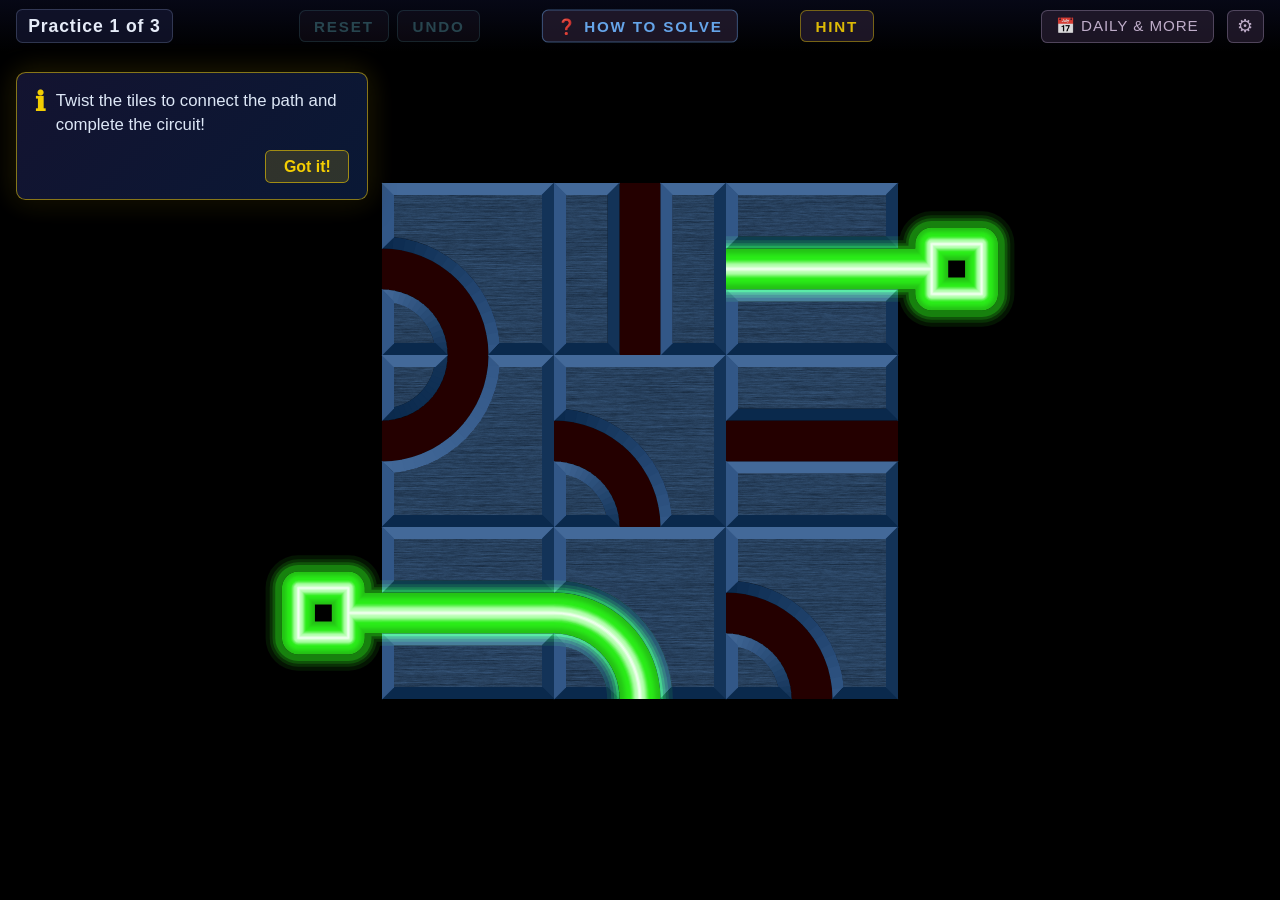
==== commit 26a91203: "v1.80: practice ladder reordered; gate + echo lessons verified unavoidable Practice boards are now 3" ====
--- a/index.html
+++ b/index.html
@@ -1566,7 +1566,7 @@
     </div>
 
     <!-- PAGE_VERSION must match APP_VERSION in sw.js — mismatch causes a refresh loop -->
-    <script>var PAGE_VERSION = '1.79';</script>
+    <script>var PAGE_VERSION = '1.80';</script>
     <!-- Ordered script loader. On localhost ONLY we append a cache-bust query so
          iterative JS edits show up without a hard-reload (mirrors the SW's
          localhost cache bypass in sw.js). In production the srcs stay plain +
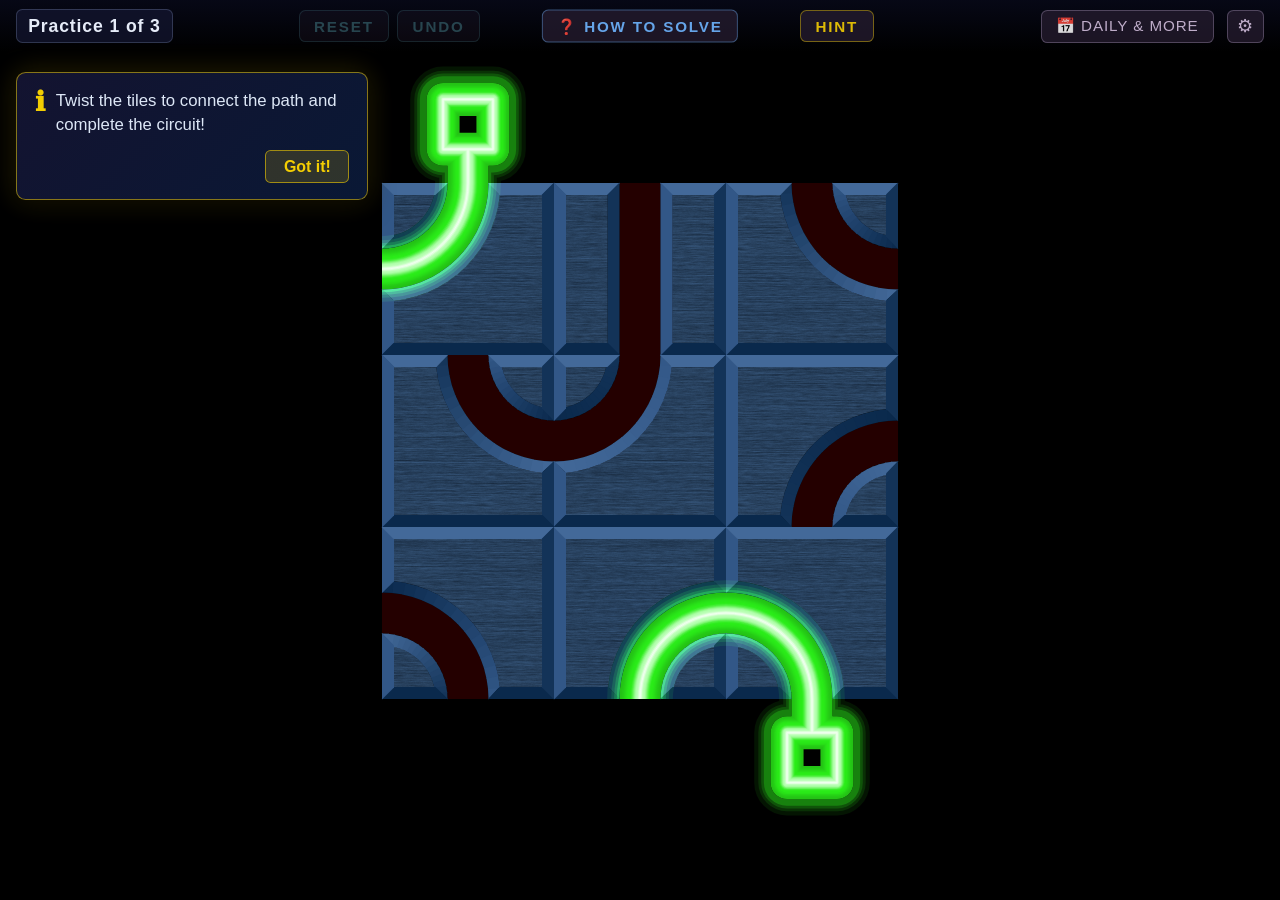
==== commit e7596bf1: "v1.81: practice board dims follow the screen, not the table Practice board 2 shipped taller than it " ====
--- a/index.html
+++ b/index.html
@@ -1566,7 +1566,7 @@
     </div>
 
     <!-- PAGE_VERSION must match APP_VERSION in sw.js — mismatch causes a refresh loop -->
-    <script>var PAGE_VERSION = '1.80';</script>
+    <script>var PAGE_VERSION = '1.81';</script>
     <!-- Ordered script loader. On localhost ONLY we append a cache-bust query so
          iterative JS edits show up without a hard-reload (mirrors the SW's
          localhost cache bypass in sw.js). In production the srcs stay plain +
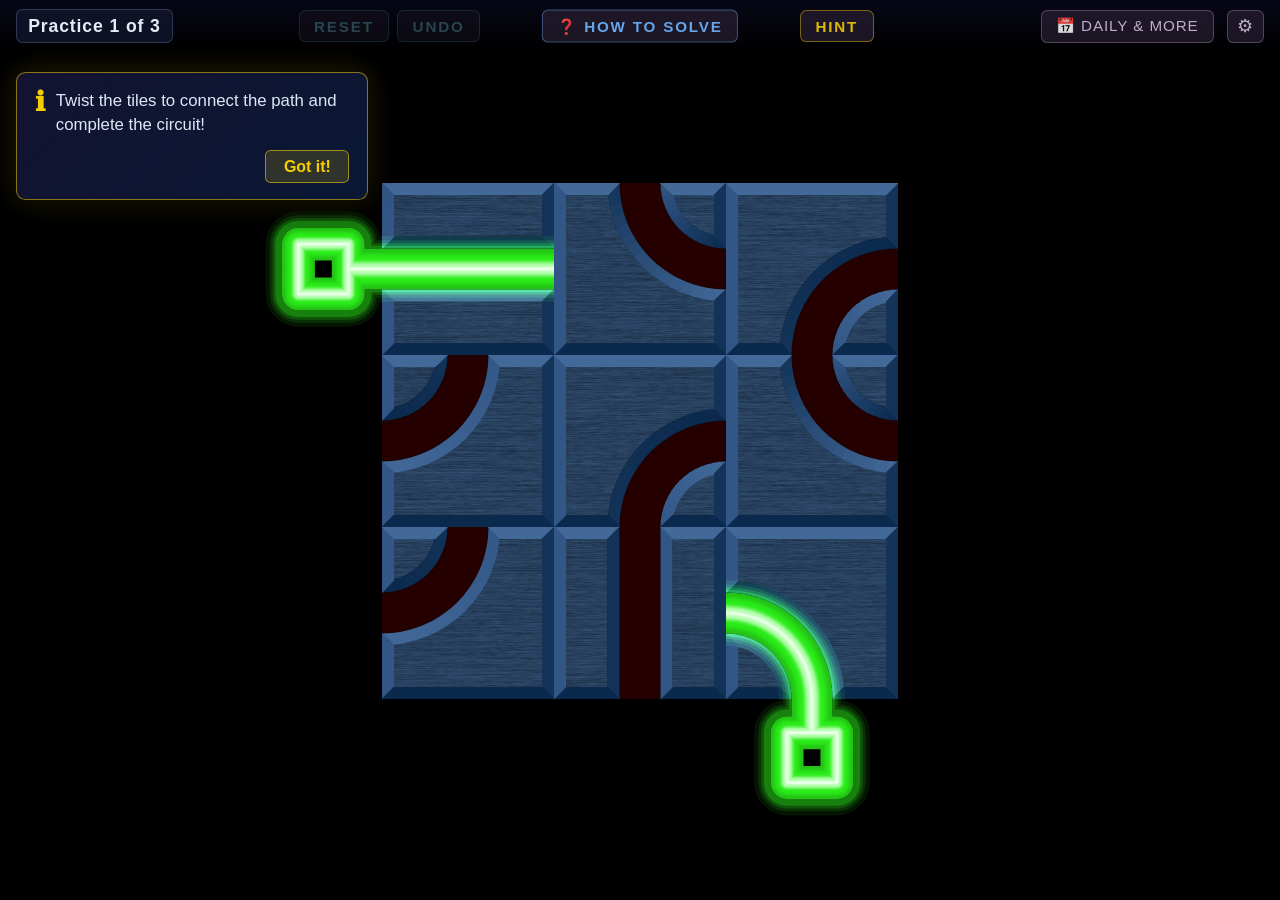
==== commit 4d8047d3: "v1.82: echo demo opens unlocked; Zen button says "(no clock)" The echo beat plays STEPS[2] and fastF" ====
--- a/index.html
+++ b/index.html
@@ -879,12 +879,18 @@
                  player who doesn't want a clock now has somewhere to go
                  that isn't the back button. Styled deliberately quieter
                  than the Start button so the default reads at a glance.
-                 Labels reuse the mode-picker's own keys, already
-                 translated in all 15 languages; only the lead-in line is
-                 new. -->
+                 PotD reuses the mode-picker's own key, already translated
+                 in all 15 languages. ZEN DOES NOT: it has its own key
+                 (marathon.pitchZen, 2026-09-05 user call) so the label can
+                 say "(no clock)" HERE without changing the mode picker,
+                 which shares mode.practice.name. The distinction is worth
+                 stating on this screen in particular — it is the whole
+                 reason a player would pick Zen over the Surge button right
+                 above it. Each locale's value is its own Zen name plus a
+                 translated "no clock", not the English tacked on. -->
             <p id="firstRunPitchAlt" data-i18n="marathon.pitchAlt">Rather start somewhere else?</p>
             <div id="firstRunPitchAltRow">
-                <button id="firstRunPitchZenBtn" type="button" data-i18n="mode.practice.name">🧘 Zen</button>
+                <button id="firstRunPitchZenBtn" type="button" data-i18n="marathon.pitchZen">🧘 Zen (no clock)</button>
                 <button id="firstRunPitchPotdBtn" type="button" data-i18n="mode.potd.name">📅 Puzzle of the Day</button>
             </div>
         </div>
@@ -1566,7 +1572,7 @@
     </div>
 
     <!-- PAGE_VERSION must match APP_VERSION in sw.js — mismatch causes a refresh loop -->
-    <script>var PAGE_VERSION = '1.81';</script>
+    <script>var PAGE_VERSION = '1.82';</script>
     <!-- Ordered script loader. On localhost ONLY we append a cache-bust query so
          iterative JS edits show up without a hard-reload (mirrors the SW's
          localhost cache bypass in sw.js). In production the srcs stay plain +
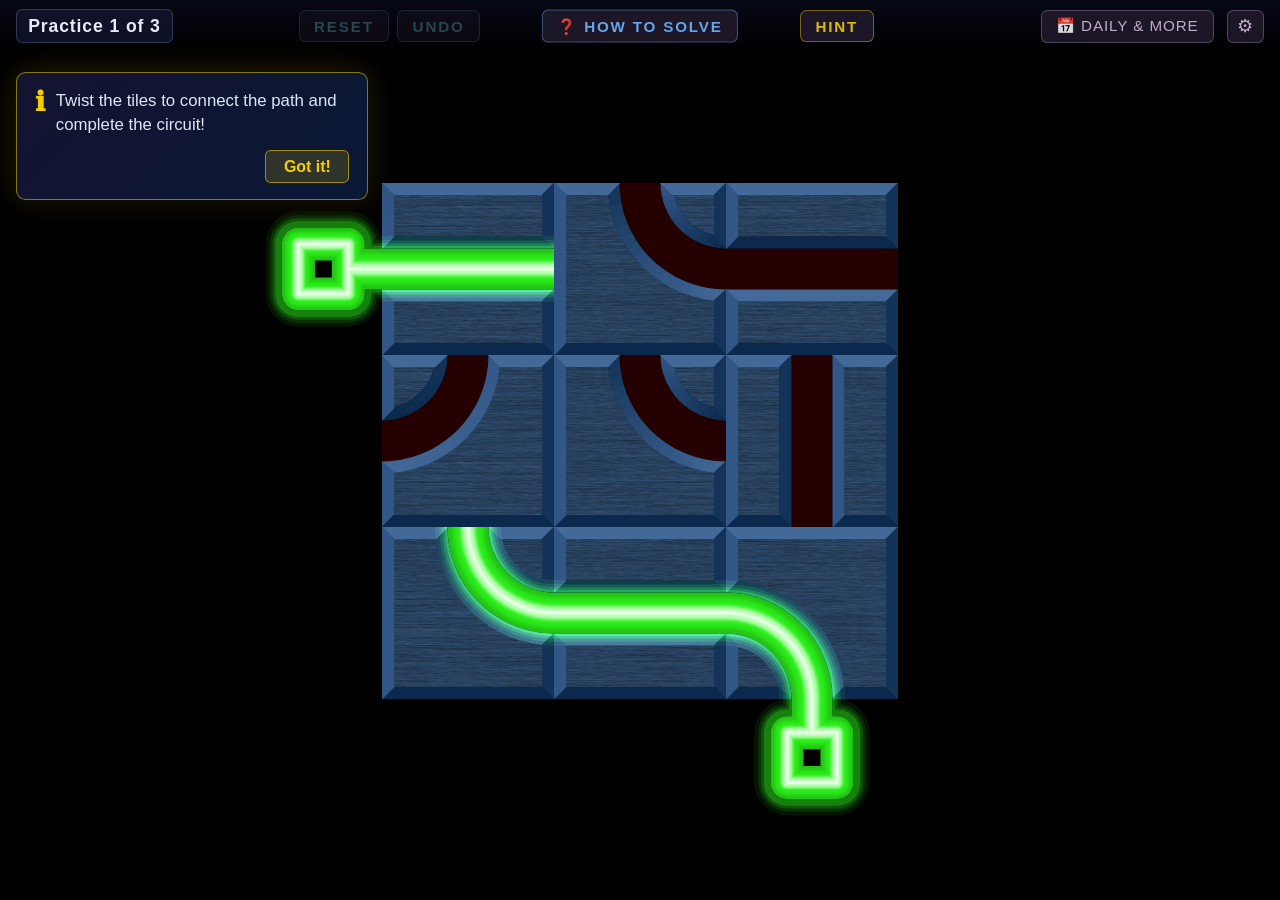
==== commit 46fc8a2f: "v1.83: Google Ads conversion tag, reversing the offline-import plan New ads.js loads gtag.js (AW-177" ====
--- a/index.html
+++ b/index.html
@@ -169,6 +169,20 @@
          earlier. Do not also list it in the srcs array below: a second
          load would re-declare its consts and throw. -->
     <script>(function(){var dev=location.hostname==='localhost'||location.hostname==='127.0.0.1';document.write('<script src="config.js'+(dev?'?t='+Date.now():'')+'"><\/script>');})();</script>
+
+    <!-- Google Ads conversion tag loader. Loaded HERE, in the head and
+         immediately after config.js (which it reads GOOGLE_ADS_ID and
+         PROJECT_SLUG from), for one reason: gtag.js reads the ad click id
+         out of the address bar when it executes, and tracking.js strips
+         that id on load. Starting the async fetch this early is half the
+         fix; the other half is that tracking.js's strip now waits on
+         Ads.whenReady(). See the header comment in ads.js.
+         Inert unless GOOGLE_ADS_ID is set — and never loads on
+         CrazyGames, itch.io, localhost, in an installed PWA / the Play
+         TWA, or for EEA/UK/CH visitors.
+         Do not move this into the ordered loader at the bottom of the
+         body: by the time that runs, the strip has already happened. -->
+    <script>(function(){var dev=location.hostname==='localhost'||location.hostname==='127.0.0.1';document.write('<script src="ads.js'+(dev?'?t='+Date.now():'')+'"><\/script>');})();</script>
 
     <!-- Intro decision, made BEFORE FIRST PAINT.
          Two root classes, both read back by intro.js (never re-derived
@@ -1572,7 +1586,7 @@
     </div>
 
     <!-- PAGE_VERSION must match APP_VERSION in sw.js — mismatch causes a refresh loop -->
-    <script>var PAGE_VERSION = '1.82';</script>
+    <script>var PAGE_VERSION = '1.83';</script>
     <!-- Ordered script loader. On localhost ONLY we append a cache-bust query so
          iterative JS edits show up without a hard-reload (mirrors the SW's
          localhost cache bypass in sw.js). In production the srcs stay plain +
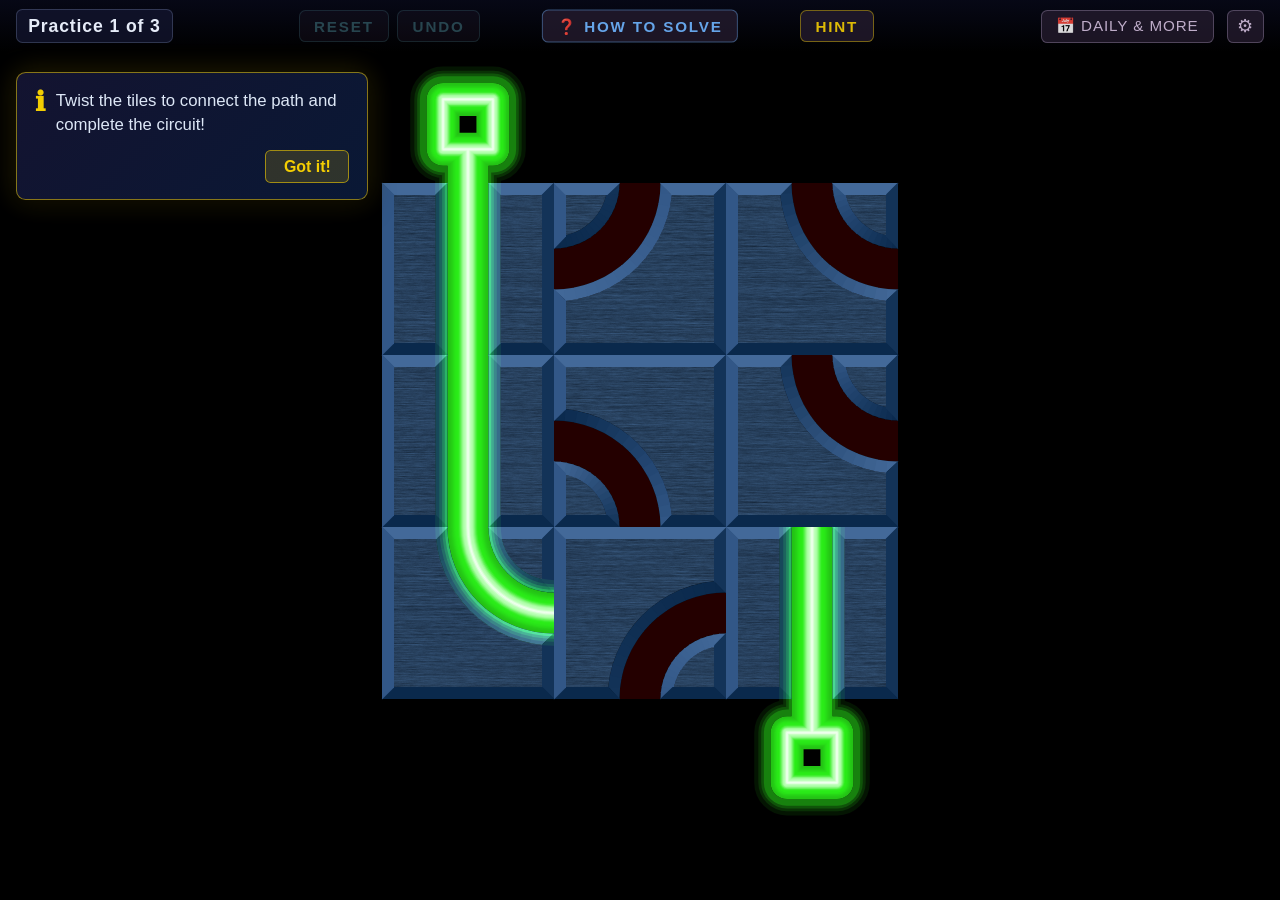
==== commit 80d7182c: "v1.84: conversion label set, so conversions actually send v1.83 shipped the Google tag but not the c" ====
--- a/index.html
+++ b/index.html
@@ -1586,7 +1586,7 @@
     </div>
 
     <!-- PAGE_VERSION must match APP_VERSION in sw.js — mismatch causes a refresh loop -->
-    <script>var PAGE_VERSION = '1.83';</script>
+    <script>var PAGE_VERSION = '1.84';</script>
     <!-- Ordered script loader. On localhost ONLY we append a cache-bust query so
          iterative JS edits show up without a hard-reload (mirrors the SW's
          localhost cache bypass in sw.js). In production the srcs stay plain +
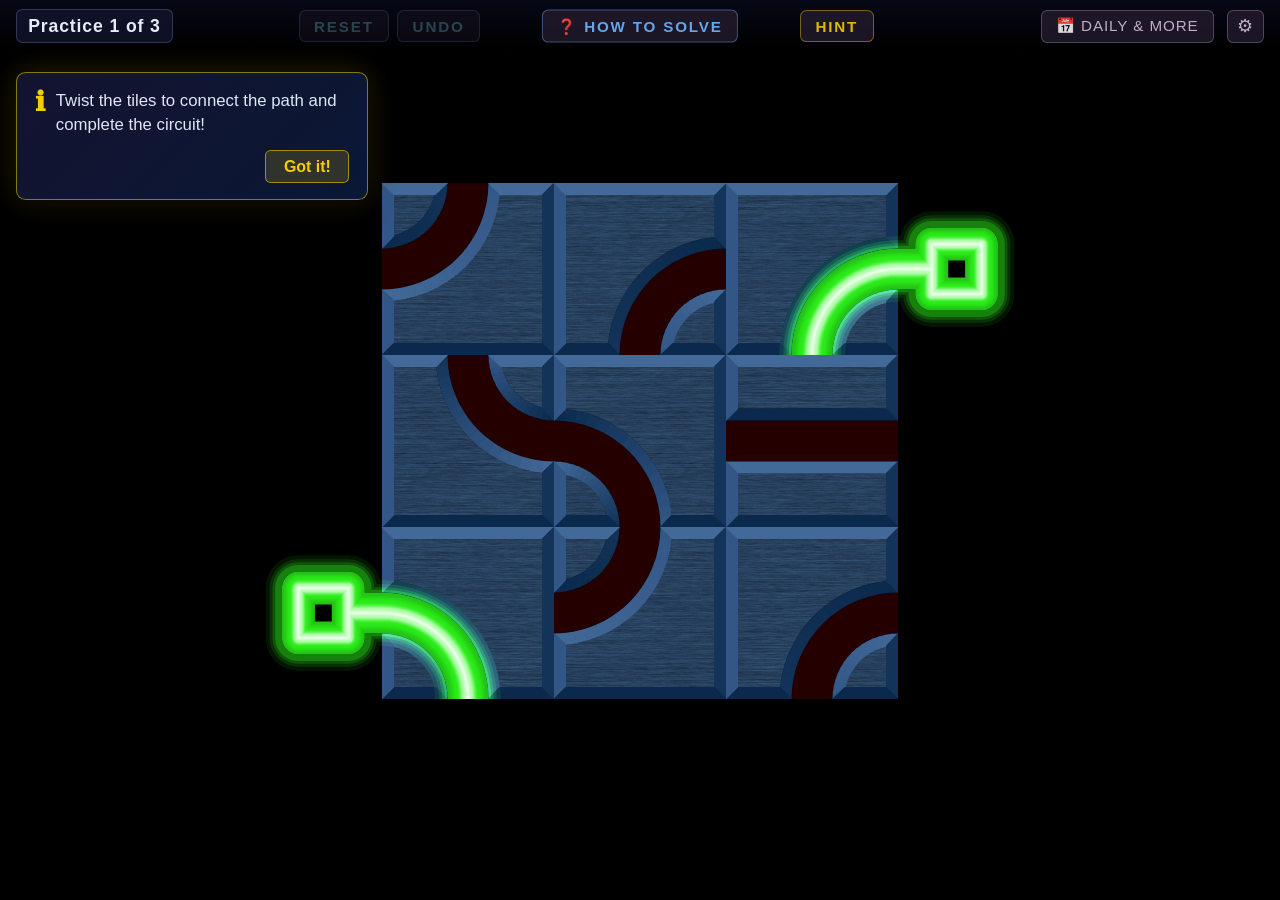
==== commit 50dadefe: "v1.85: validate board snapshots before adopting them Player report: a resumed run rendered a board w" ====
--- a/index.html
+++ b/index.html
@@ -1586,7 +1586,7 @@
     </div>
 
     <!-- PAGE_VERSION must match APP_VERSION in sw.js — mismatch causes a refresh loop -->
-    <script>var PAGE_VERSION = '1.84';</script>
+    <script>var PAGE_VERSION = '1.85';</script>
     <!-- Ordered script loader. On localhost ONLY we append a cache-bust query so
          iterative JS edits show up without a hard-reload (mirrors the SW's
          localhost cache bypass in sw.js). In production the srcs stay plain +
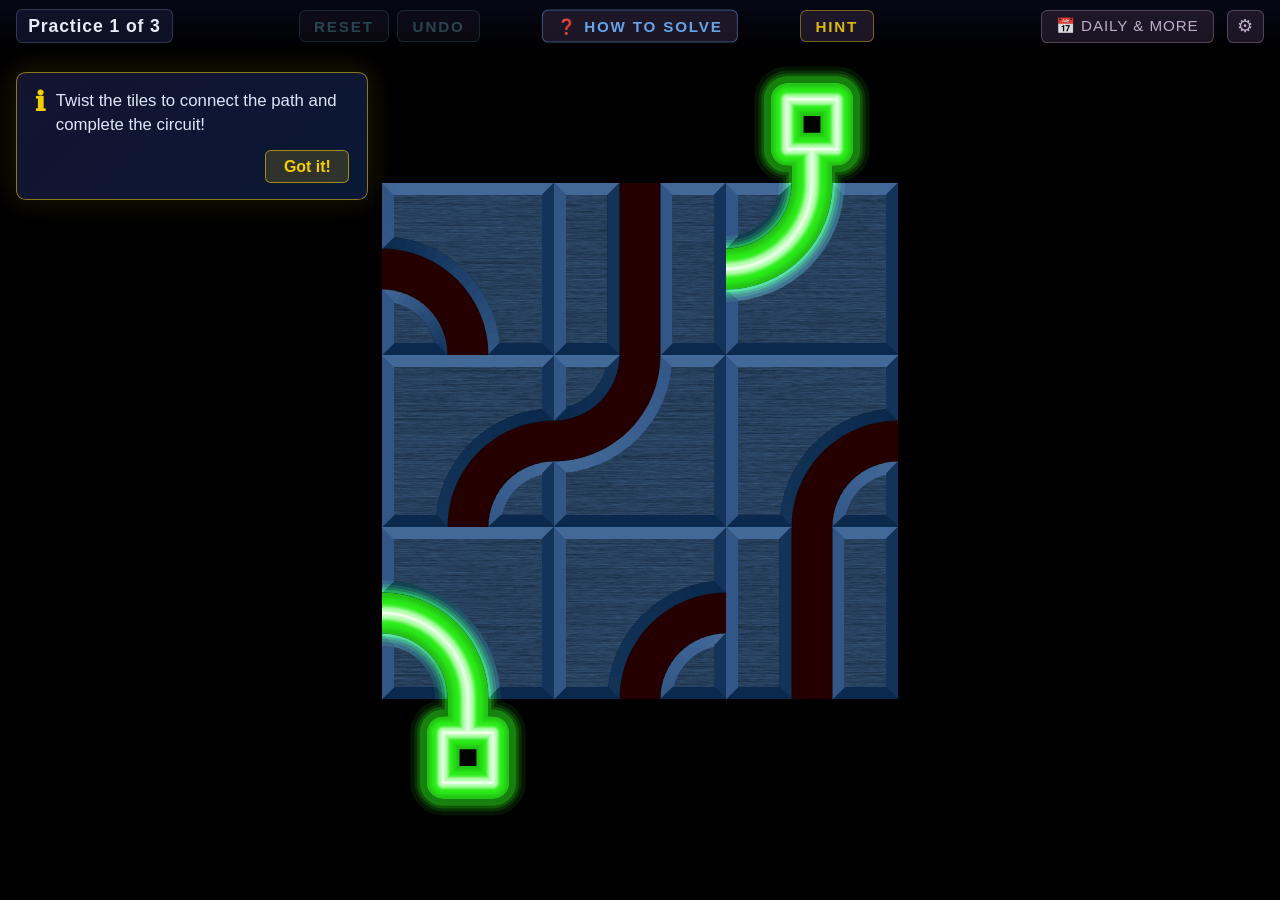
==== commit deb9db9e: "Add files via upload" ====
--- a/index.html
+++ b/index.html
@@ -1092,9 +1092,8 @@
 
                     <div class="credits-thanks">For Allison</div>
 
-                    <div class="soundtrack-section">
+                    <!-- div class="soundtrack-section">
                         <div class="soundtrack-heading">Soundtrack Available On</div>
-                        <!-- div class="soundtrack-title">Circuitousness (Original Motion Tiles Game Soundtrack)</div -->
                         <div class="soundtrack-links">
                             <a data-credit-link="suno-digeratist" href="https://suno.com/@digeratist" target="_blank" rel="noopener" class="soundtrack-link">
                                 <svg viewBox="0 0 24 24" fill="currentColor"><path d="M12 2C6.48 2 2 6.48 2 12s4.48 10 10 10 10-4.48 10-10S17.52 2 12 2zm-2 14.5v-9l6 4.5-6 4.5z"/></svg>
@@ -1109,7 +1108,7 @@
                                 Apple Music
                             </a>
                         </div>
-                    </div>
+                    </div -->
 
                     <div class="credits-spacer"></div>
 
